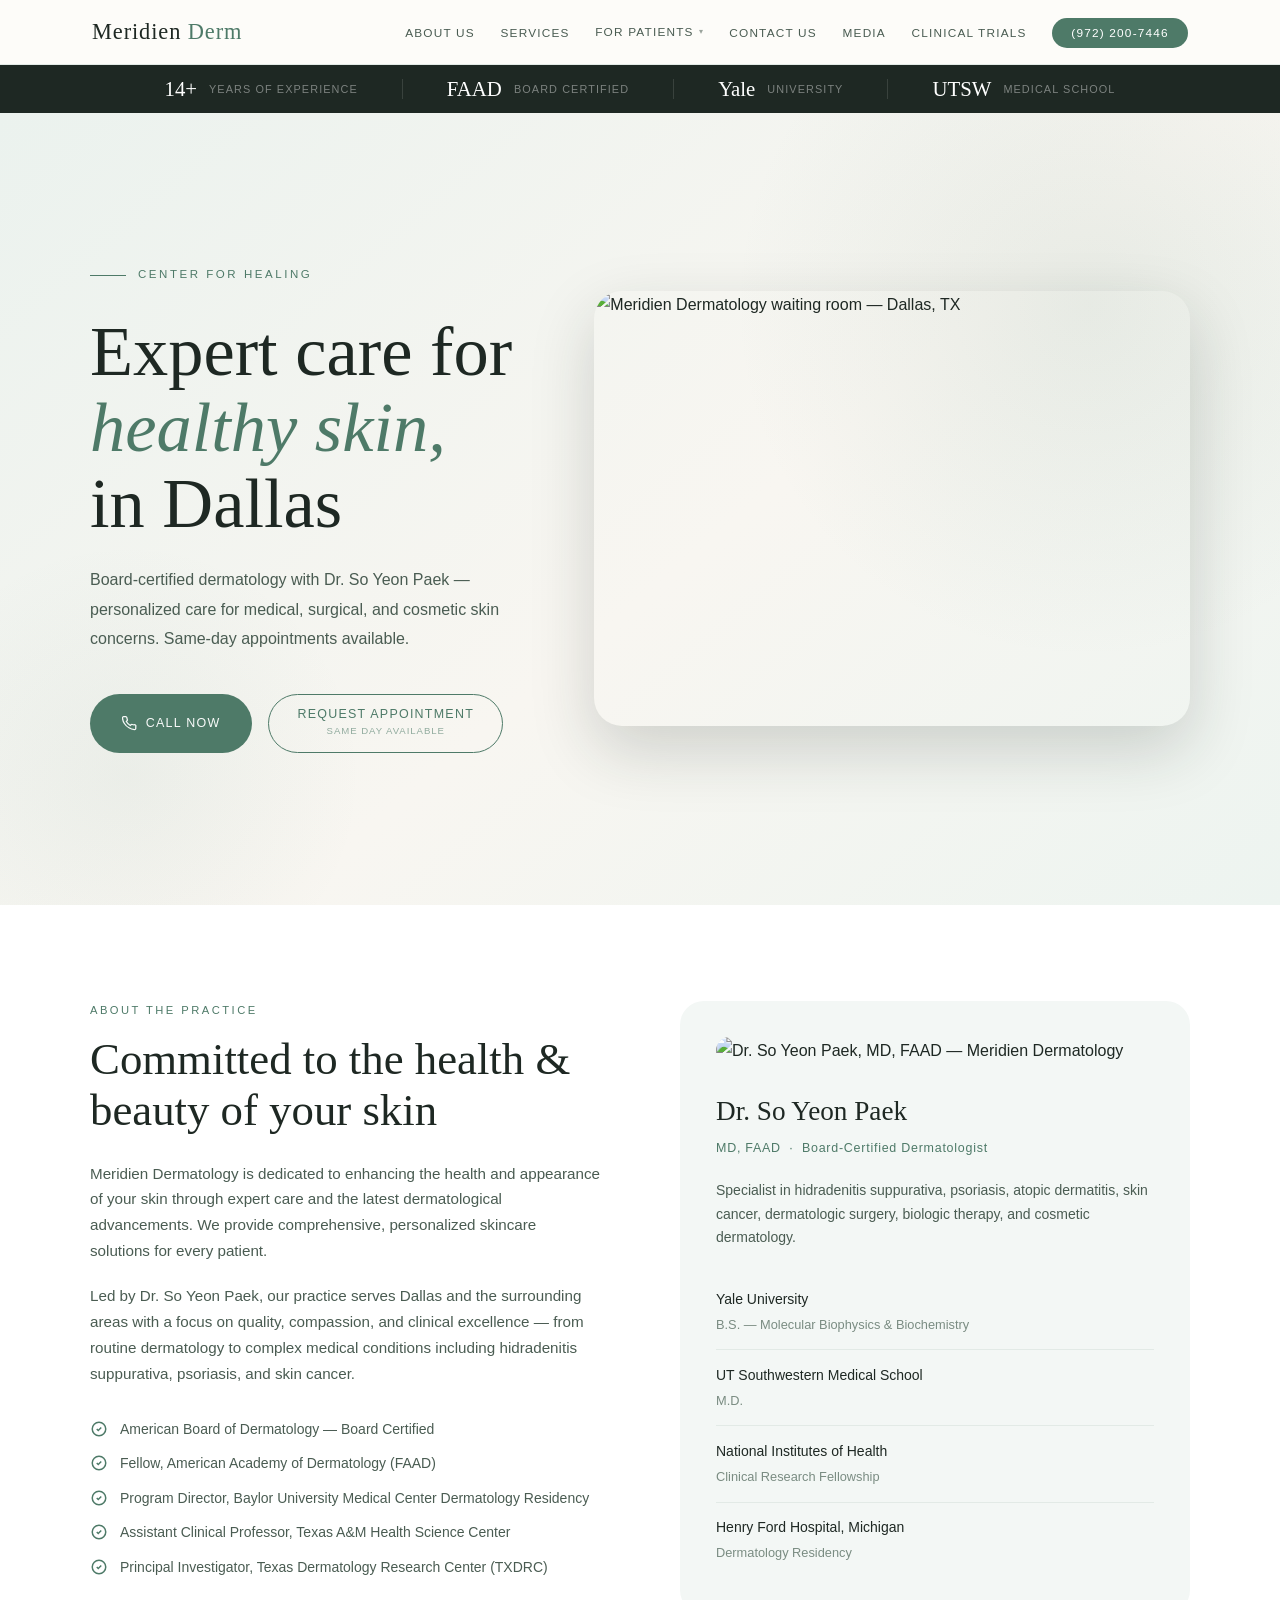
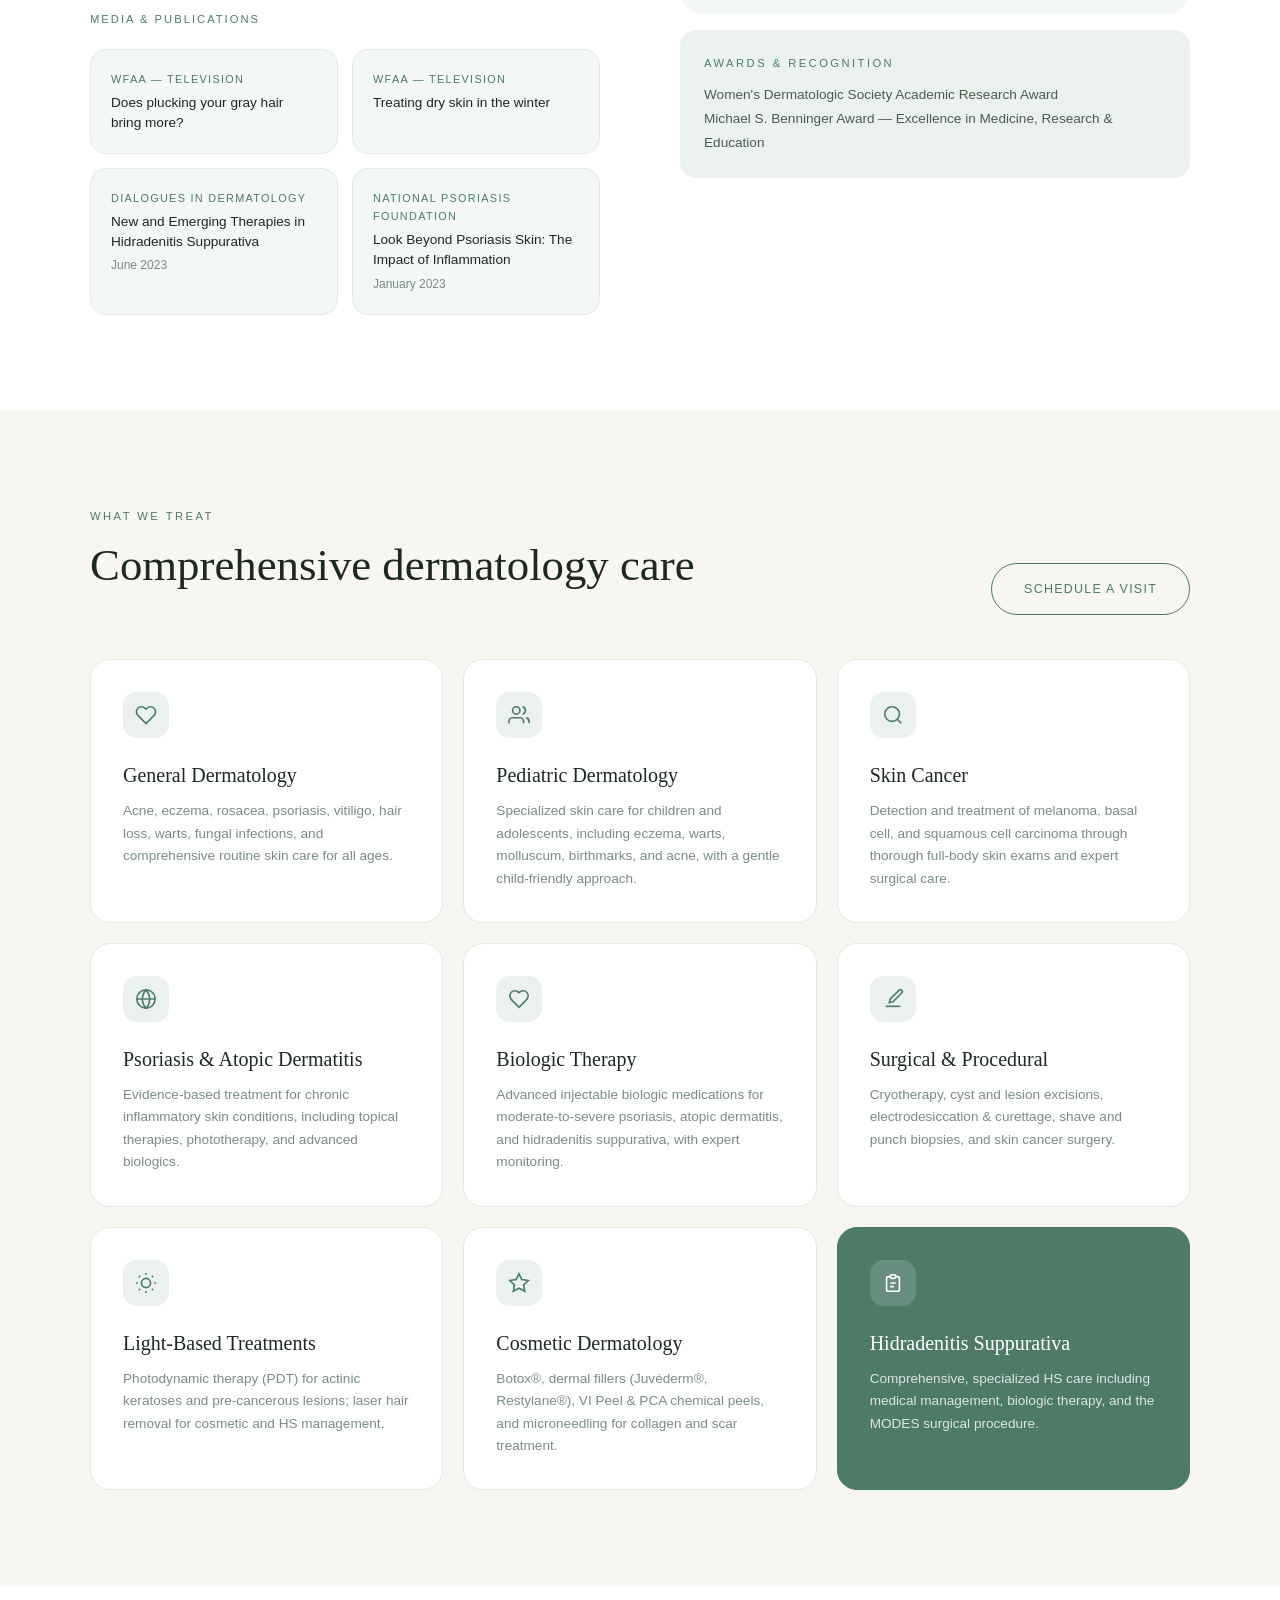
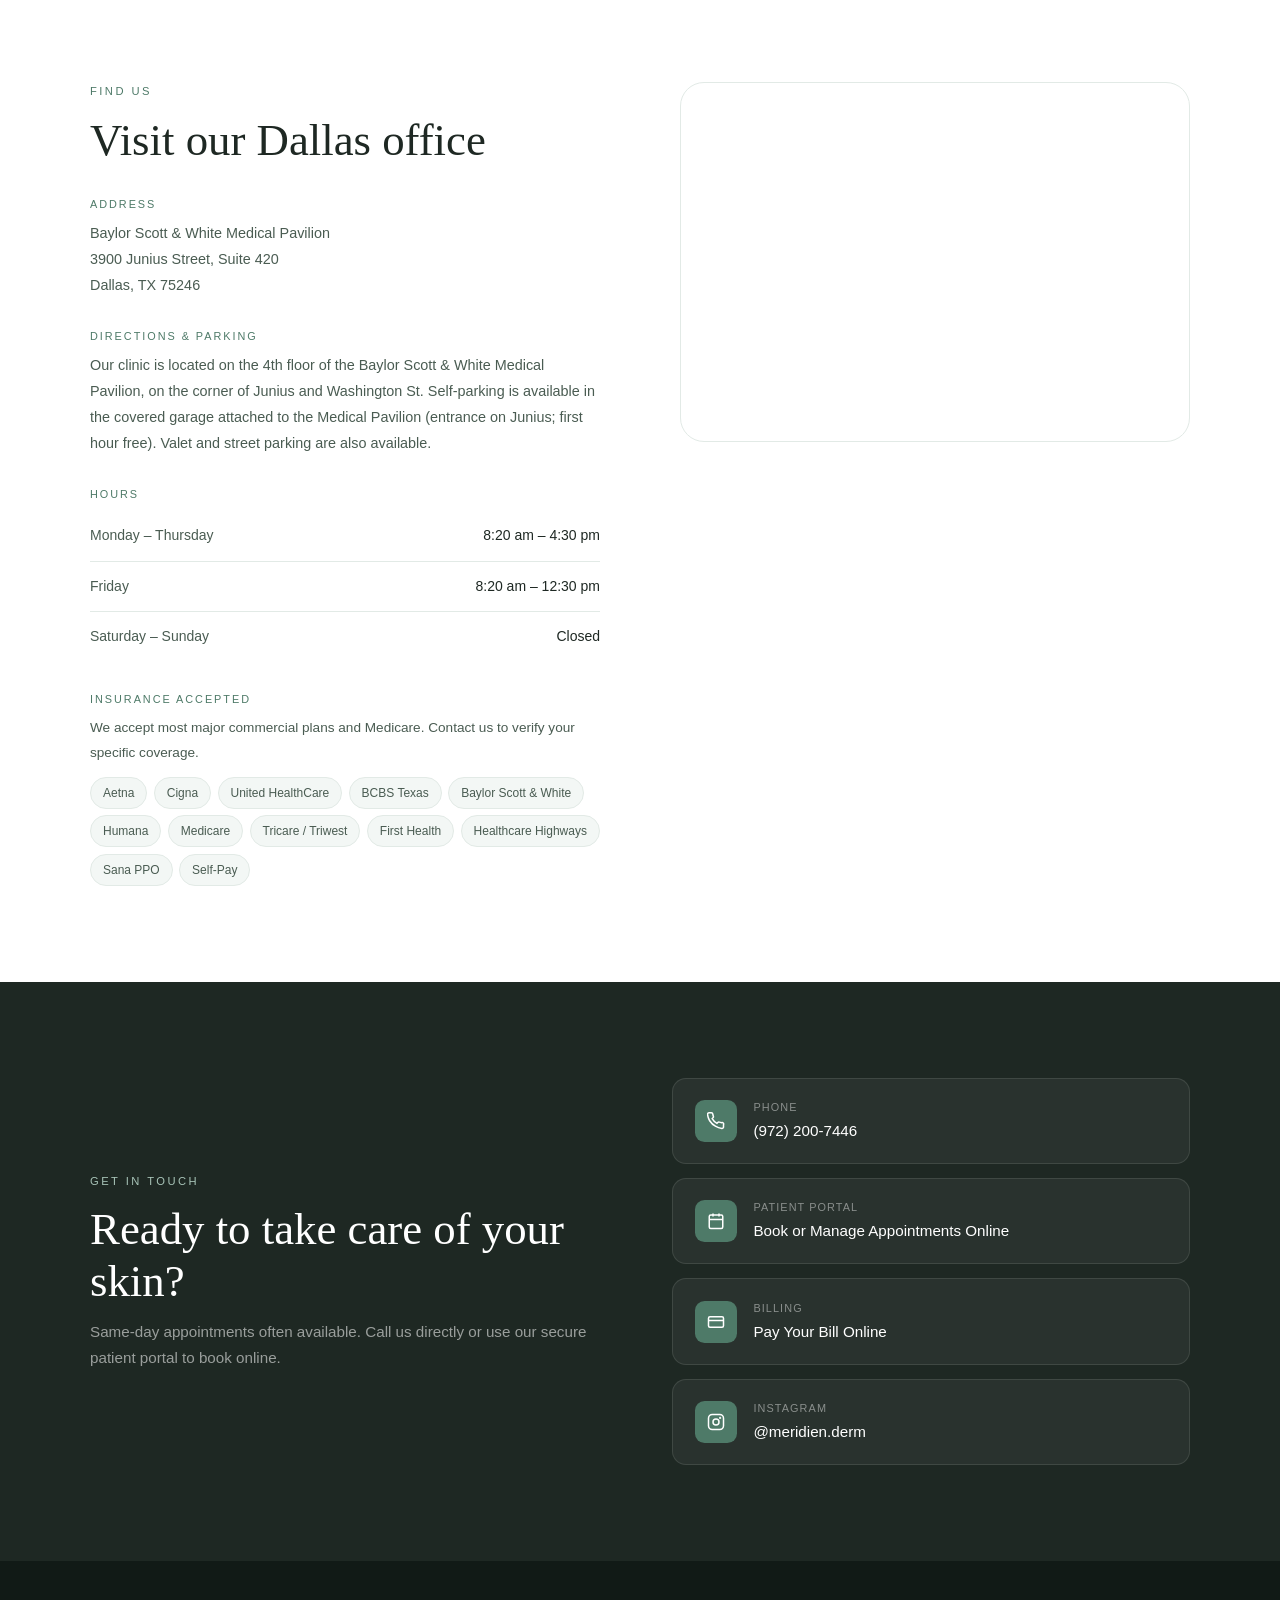
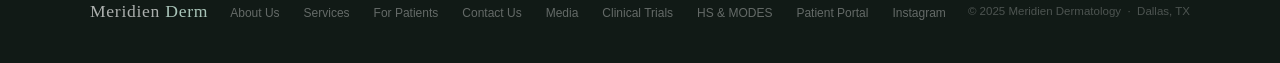
==== index.html @ 8daeb03b "modified:   index.html" ====
﻿<!DOCTYPE html>
<html lang="en">
<head>
  <meta charset="UTF-8" />
  <meta name="viewport" content="width=device-width, initial-scale=1.0" />
  <title>Meridien Dermatology | Dallas, TX</title>
  <meta name="description" content="Board-certified dermatology in Dallas, TX. Dr. So Yeon Paek — expert care for skin health, skin cancer, hidradenitis suppurativa, and cosmetic dermatology. Same-day appointments." />
  <meta http-equiv="Content-Security-Policy" content="default-src 'none'; style-src 'unsafe-inline' https://fonts.googleapis.com; font-src https://fonts.gstatic.com; img-src https://images.squarespace-cdn.com https://maps.google.com; frame-src https://maps.google.com; script-src 'unsafe-inline'; base-uri 'self'; form-action 'none'; object-src 'none';" />
  <meta http-equiv="X-Content-Type-Options" content="nosniff" />
  <meta name="referrer" content="strict-origin-when-cross-origin" />
  <link rel="preconnect" href="https://fonts.googleapis.com" />
  <link rel="preconnect" href="https://fonts.gstatic.com" crossorigin />
  <link href="https://fonts.googleapis.com/css2?family=Cormorant+Garamond:ital,wght@0,300;0,400;0,500;1,300;1,400&family=Inter:wght@300;400;500&display=swap" rel="stylesheet" />
  <style>
    *, *::before, *::after { box-sizing: border-box; margin: 0; padding: 0; }

    :root {
      --sage:       #7A9E8E;
      --sage-light: #A8C4B8;
      --sage-dark:  #4E7A68;
      --cream:      #FDFCF9;
      --warm-white: #F8F6F1;
      --dark:       #1E2823;
      --mid:        #4A5C52;
      --muted:      #7A8C82;
      --border:     #E2EAE6;
      --card-bg:    #F3F7F5;
      --hs-bg:      #1C3228;
    }

    html { scroll-behavior: smooth; }

    body {
      font-family: 'Inter', sans-serif;
      font-weight: 300;
      color: var(--dark);
      background: var(--cream);
      font-size: 16px;
      line-height: 1.7;
      -webkit-font-smoothing: antialiased;
    }

    /* ── NAV ── */
    nav {
      position: sticky;
      top: 0;
      z-index: 100;
      background: rgba(253, 252, 249, 0.96);
      backdrop-filter: blur(10px);
      border-bottom: 1px solid var(--border);
    }
    .nav-inner {
      max-width: 1160px;
      margin: 0 auto;
      padding: 0 2rem;
      height: 64px;
      display: flex;
      align-items: center;
      justify-content: space-between;
      gap: 1rem;
    }
    .logo {
      font-family: 'Cormorant Garamond', serif;
      font-size: 1.4rem;
      font-weight: 400;
      letter-spacing: 0.04em;
      color: var(--dark);
      text-decoration: none;
      flex-shrink: 0;
    }
    .logo span { color: var(--sage-dark); }

    .nav-links {
      display: flex;
      gap: 1.6rem;
      list-style: none;
      align-items: center;
    }
    .nav-links a {
      text-decoration: none;
      color: var(--mid);
      font-size: 0.74rem;
      letter-spacing: 0.1em;
      text-transform: uppercase;
      font-weight: 400;
      transition: color 0.2s;
      white-space: nowrap;
    }
    .nav-links a:hover { color: var(--sage-dark); }
    .nav-links .nav-cta {
      background: var(--sage-dark);
      color: white !important;
      padding: 0.5rem 1.2rem;
      border-radius: 2rem;
    }
    .nav-links .nav-cta:hover { background: var(--sage); }

    /* ── DROPDOWN ── */
    .nav-dropdown { position: relative; }
    .nav-dropdown > a { display: flex !important; align-items: center; gap: 0.3rem; cursor: pointer; }
    .nav-caret { font-size: 0.5rem; opacity: 0.55; line-height: 1; }
    .dropdown-menu {
      position: absolute;
      top: calc(100% + 14px);
      left: 50%;
      transform: translateX(-50%) translateY(-6px);
      background: white;
      border: 1px solid var(--border);
      border-radius: 1rem;
      padding: 0.4rem;
      list-style: none;
      min-width: 215px;
      box-shadow: 0 12px 40px rgba(30,40,35,0.13);
      opacity: 0;
      visibility: hidden;
      transition: opacity 0.18s, visibility 0.18s, transform 0.18s;
      z-index: 200;
    }
    .nav-dropdown:hover .dropdown-menu {
      opacity: 1;
      visibility: visible;
      transform: translateX(-50%) translateY(0);
    }
    .dropdown-menu li { list-style: none; }
    .dropdown-menu li a {
      display: block !important;
      padding: 0.6rem 1rem;
      font-size: 0.76rem;
      color: var(--mid) !important;
      text-decoration: none;
      border-radius: 0.65rem;
      letter-spacing: 0.04em;
      text-transform: none !important;
      transition: background 0.15s, color 0.15s;
      white-space: nowrap;
    }
    .dropdown-menu li a:hover { background: var(--card-bg) !important; color: var(--sage-dark) !important; }

    .hamburger {
      display: none;
      flex-direction: column;
      gap: 5px;
      cursor: pointer;
      background: none;
      border: none;
      padding: 4px;
    }
    .hamburger span {
      display: block;
      width: 24px;
      height: 2px;
      background: var(--dark);
      border-radius: 2px;
      transition: all 0.3s;
    }

    .mobile-menu {
      display: none;
      position: fixed;
      inset: 0;
      background: var(--cream);
      z-index: 200;
      flex-direction: column;
      align-items: center;
      justify-content: center;
      gap: 1.75rem;
      overflow-y: auto;
      padding: 4rem 2rem;
    }
    .mobile-menu.open { display: flex; }
    .mobile-menu a {
      font-family: 'Cormorant Garamond', serif;
      font-size: 2rem;
      font-weight: 300;
      color: var(--dark);
      text-decoration: none;
      transition: color 0.2s;
    }
    .mobile-menu a:hover { color: var(--sage-dark); }
    .mobile-close {
      position: absolute;
      top: 1.5rem;
      right: 2rem;
      font-size: 1.75rem;
      background: none;
      border: none;
      cursor: pointer;
      color: var(--mid);
      line-height: 1;
    }

    /* ── HERO ── */
    .hero {
      min-height: 88vh;
      display: flex;
      align-items: center;
      background: linear-gradient(140deg, #EBF2EE 0%, #F8F6F1 55%, #EDF4F0 100%);
      padding: 5rem 2rem;
      position: relative;
      overflow: hidden;
    }
    .hero::before {
      content: '';
      position: absolute;
      right: -15vw; top: -15vw;
      width: 60vw; height: 60vw;
      border-radius: 50%;
      background: radial-gradient(circle, rgba(122,158,142,0.13) 0%, transparent 65%);
      pointer-events: none;
    }
    .hero::after {
      content: '';
      position: absolute;
      left: -10vw; bottom: -10vw;
      width: 40vw; height: 40vw;
      border-radius: 50%;
      background: radial-gradient(circle, rgba(78,122,104,0.06) 0%, transparent 65%);
      pointer-events: none;
    }
    .hero-inner {
      max-width: 1100px;
      margin: 0 auto;
      width: 100%;
      position: relative;
      display: grid;
      grid-template-columns: 0.85fr 1.15fr;
      gap: 4rem;
      align-items: center;
    }
    .hero-text { }
    .hero-photo {
      border-radius: 1.75rem;
      overflow: hidden;
      height: 435px;
      box-shadow: 0 24px 64px rgba(30, 40, 35, 0.18);
    }
    .hero-photo img {
      width: 100%;
      height: 100%;
      object-fit: cover;
      display: block;
    }
    .doctor-photo {
      width: 100%;
      height: auto;
      border-radius: 1rem;
      margin-bottom: 1.5rem;
      display: block;
    }

    .hero-eyebrow {
      display: flex;
      align-items: center;
      gap: 0.75rem;
      font-size: 0.72rem;
      letter-spacing: 0.22em;
      text-transform: uppercase;
      color: var(--sage-dark);
      margin-bottom: 1.75rem;
      font-weight: 400;
    }
    .hero-eyebrow::before {
      content: '';
      display: block;
      width: 36px; height: 1px;
      background: var(--sage-dark);
    }

    h1 {
      font-family: 'Cormorant Garamond', serif;
      font-size: clamp(2.8rem, 5.5vw, 5.2rem);
      font-weight: 300;
      line-height: 1.08;
      color: var(--dark);
      margin-bottom: 1.5rem;
      max-width: 680px;
    }
    h1 em { font-style: italic; color: var(--sage-dark); }

    .hero-sub {
      font-size: 1rem;
      color: var(--mid);
      max-width: 460px;
      margin-bottom: 2.5rem;
      line-height: 1.85;
    }

    .btn-row { display: flex; gap: 1rem; flex-wrap: wrap; }

    .btn {
      display: inline-flex;
      align-items: center;
      gap: 0.55rem;
      padding: 0.9rem 2rem;
      border-radius: 3rem;
      font-size: 0.78rem;
      letter-spacing: 0.1em;
      text-transform: uppercase;
      text-decoration: none;
      transition: all 0.22s;
      font-family: 'Inter', sans-serif;
      font-weight: 400;
      cursor: pointer;
      border: none;
      white-space: nowrap;
    }
    .btn-primary { background: var(--sage-dark); color: white; }
    .btn-primary:hover {
      background: var(--sage);
      transform: translateY(-2px);
      box-shadow: 0 8px 24px rgba(78,122,104,0.28);
    }
    .btn-outline { border: 1.5px solid var(--sage-dark); color: var(--sage-dark); background: transparent; }
    .btn-outline:hover { background: var(--sage-dark); color: white; }
    .btn-outline-light { border: 1.5px solid rgba(255,255,255,0.5); color: white; background: transparent; }
    .btn-outline-light:hover { background: rgba(255,255,255,0.12); border-color: rgba(255,255,255,0.8); }

    /* ── STATS BANNER ── */
    .stats-banner {
      background: var(--dark);
      padding: 0.85rem 2rem;
      position: relative;
      z-index: 99;
    }
    .stats-banner-inner {
      max-width: 1160px;
      margin: 0 auto;
      display: flex;
      align-items: center;
      justify-content: center;
    }
    .banner-stat {
      display: flex;
      align-items: center;
      gap: 0.75rem;
      padding: 0 2.75rem;
    }
    .banner-stat:not(:last-child) {
      border-right: 1px solid rgba(255,255,255,0.12);
    }
    .banner-num {
      font-family: 'Cormorant Garamond', serif;
      font-size: 1.3rem;
      font-weight: 400;
      color: white;
      line-height: 1;
    }
    .banner-label {
      font-size: 0.68rem;
      letter-spacing: 0.1em;
      text-transform: uppercase;
      color: rgba(255,255,255,0.42);
    }
    /* ── STACKED BUTTON ── */
    .btn-stacked {
      flex-direction: column;
      gap: 0.1rem;
      padding: 0.75rem 1.75rem;
      align-items: center;
      white-space: normal;
      text-align: center;
    }
    .btn-main { font-size: 0.78rem; letter-spacing: 0.1em; line-height: 1.2; }
    .btn-sub  { font-size: 0.6rem; letter-spacing: 0.1em; opacity: 0.6; font-weight: 300; }

    /* ── SHARED ── */
    section { padding: 6rem 2rem; }
    .section-inner { max-width: 1100px; margin: 0 auto; }

    .section-tag {
      font-size: 0.7rem;
      letter-spacing: 0.22em;
      text-transform: uppercase;
      color: var(--sage-dark);
      font-weight: 400;
      margin-bottom: 0.85rem;
    }
    h2 {
      font-family: 'Cormorant Garamond', serif;
      font-size: clamp(2rem, 3.5vw, 3rem);
      font-weight: 300;
      line-height: 1.15;
      color: var(--dark);
      margin-bottom: 1.5rem;
    }

    /* ── ABOUT ── */
    .about { background: white; }
    .about-grid {
      display: grid;
      grid-template-columns: 1fr 1fr;
      gap: 5rem;
      align-items: start;
    }
    .about-text p { color: var(--mid); margin-bottom: 1.2rem; font-size: 0.95rem; }

    .credentials { margin-top: 2rem; display: flex; flex-direction: column; gap: 0.85rem; }
    .credential {
      display: flex;
      align-items: flex-start;
      gap: 0.75rem;
      font-size: 0.875rem;
      color: var(--mid);
      line-height: 1.5;
    }
    .credential svg { flex-shrink: 0; margin-top: 1px; color: var(--sage-dark); }

    .about-card { background: var(--card-bg); border-radius: 1.5rem; padding: 2.25rem; }
    .about-card h3 {
      font-family: 'Cormorant Garamond', serif;
      font-size: 1.7rem;
      font-weight: 400;
      color: var(--dark);
      margin-bottom: 0.2rem;
    }
    .card-title { font-size: 0.78rem; color: var(--sage-dark); letter-spacing: 0.06em; margin-bottom: 1.25rem; font-weight: 400; }
    .card-desc { font-size: 0.875rem; color: var(--mid); margin-bottom: 1.5rem; line-height: 1.7; }

    .edu-list { list-style: none; display: flex; flex-direction: column; }
    .edu-list li {
      display: flex;
      flex-direction: column;
      gap: 0.15rem;
      padding: 0.85rem 0;
      border-bottom: 1px solid var(--border);
    }
    .edu-list li:last-child { border-bottom: none; }
    .edu-school { font-size: 0.875rem; color: var(--dark); font-weight: 500; }
    .edu-degree  { font-size: 0.8rem; color: var(--muted); }

    .awards-box { margin-top: 1rem; padding: 1.5rem; background: #EBF2EE; border-radius: 1rem; }
    .awards-box .section-tag { margin-bottom: 0.65rem; }
    .awards-box p { font-size: 0.85rem; color: var(--mid); line-height: 1.75; }

    /* Media strip */
    .media-strip {
      margin-top: 2rem;
    }
    .media-strip-label { font-size: 0.7rem; letter-spacing: 0.18em; text-transform: uppercase; color: var(--sage-dark); margin-bottom: 1.25rem; font-weight: 400; }
    .media-grid {
      display: grid;
      grid-template-columns: repeat(2, 1fr);
      gap: 0.875rem;
    }
    .media-card {
      padding: 1.25rem;
      background: var(--card-bg);
      border-radius: 1rem;
      border: 1px solid var(--border);
      transition: border-color 0.2s;
    }
    .media-card:hover { border-color: var(--sage-light); }
    .media-source { font-size: 0.68rem; letter-spacing: 0.12em; text-transform: uppercase; color: var(--sage-dark); font-weight: 400; }
    .media-title { font-size: 0.85rem; color: var(--dark); margin-top: 0.3rem; line-height: 1.45; }
    .media-date  { font-size: 0.75rem; color: var(--muted); margin-top: 0.25rem; }

    /* ── SERVICES ── */
    .services { background: var(--warm-white); }
    .services-header {
      display: flex;
      justify-content: space-between;
      align-items: flex-end;
      margin-bottom: 2.75rem;
      flex-wrap: wrap;
      gap: 1.5rem;
    }
    .services-grid {
      display: grid;
      grid-template-columns: repeat(3, 1fr);
      gap: 1.25rem;
    }
    .service-card {
      background: white;
      border-radius: 1.25rem;
      padding: 2rem;
      border: 1px solid var(--border);
      transition: all 0.22s;
    }
    .service-card:hover {
      border-color: var(--sage-light);
      transform: translateY(-3px);
      box-shadow: 0 10px 32px rgba(78,122,104,0.09);
    }
    .service-card.accent-card {
      background: var(--sage-dark);
      border-color: var(--sage-dark);
      color: white;
    }
    .service-card.accent-card h3,
    .service-card.accent-card p { color: white; }
    .service-card.accent-card p { opacity: 0.8; }
    .service-card.accent-card .service-icon { background: rgba(255,255,255,0.15); color: white; }
    .service-card.accent-card:hover { transform: translateY(-3px); box-shadow: 0 10px 32px rgba(78,122,104,0.3); }

    .service-icon {
      width: 46px; height: 46px;
      background: #EBF2EE;
      border-radius: 0.875rem;
      display: flex;
      align-items: center;
      justify-content: center;
      margin-bottom: 1.25rem;
      color: var(--sage-dark);
    }
    .service-card h3 {
      font-family: 'Cormorant Garamond', serif;
      font-size: 1.25rem;
      font-weight: 500;
      color: var(--dark);
      margin-bottom: 0.5rem;
    }
    .service-card p { font-size: 0.85rem; color: var(--muted); line-height: 1.65; }

    /* ── HS SECTION ── */
    .hs-section { background: var(--hs-bg); padding: 6rem 2rem; }
    .hs-inner { max-width: 1100px; margin: 0 auto; }
    .hs-section .section-tag { color: var(--sage-light); }
    .hs-section h2 { color: white; }

    .hs-grid {
      display: grid;
      grid-template-columns: 1fr 1fr;
      gap: 5rem;
      align-items: start;
      margin-top: 1rem;
    }
    .hs-lead { font-size: 1rem; color: rgba(255,255,255,0.7); line-height: 1.8; margin-bottom: 2rem; }

    .stage-grid {
      display: grid;
      grid-template-columns: repeat(3, 1fr);
      gap: 0.875rem;
      margin-top: 1.5rem;
    }
    .stage-card {
      padding: 1.25rem;
      border-radius: 1rem;
      border: 1px solid rgba(255,255,255,0.12);
      background: rgba(255,255,255,0.06);
    }
    .stage-label {
      font-size: 0.65rem;
      letter-spacing: 0.18em;
      text-transform: uppercase;
      color: var(--sage-light);
      margin-bottom: 0.4rem;
      font-weight: 400;
    }
    .stage-title { font-family: 'Cormorant Garamond', serif; font-size: 1.1rem; color: white; margin-bottom: 0.4rem; }
    .stage-desc  { font-size: 0.78rem; color: rgba(255,255,255,0.55); line-height: 1.55; }

    .hs-right h3 {
      font-family: 'Cormorant Garamond', serif;
      font-size: 1.4rem;
      font-weight: 400;
      color: white;
      margin-bottom: 1.25rem;
    }
    .treatment-cols { display: grid; grid-template-columns: 1fr 1fr; gap: 1.25rem; }
    .treatment-group { }
    .tg-label {
      font-size: 0.68rem;
      letter-spacing: 0.15em;
      text-transform: uppercase;
      color: var(--sage-light);
      font-weight: 400;
      margin-bottom: 0.6rem;
    }
    .tg-list { list-style: none; display: flex; flex-direction: column; gap: 0.35rem; }
    .tg-list li { font-size: 0.83rem; color: rgba(255,255,255,0.65); padding-left: 1rem; position: relative; }
    .tg-list li::before { content: '–'; position: absolute; left: 0; color: var(--sage-light); }

    .modes-box {
      margin-top: 2rem;
      padding: 1.75rem;
      background: rgba(255,255,255,0.07);
      border: 1px solid rgba(255,255,255,0.15);
      border-radius: 1.25rem;
    }
    .modes-box-tag { font-size: 0.65rem; letter-spacing: 0.18em; text-transform: uppercase; color: var(--sage-light); margin-bottom: 0.5rem; font-weight: 400; }
    .modes-box h4 {
      font-family: 'Cormorant Garamond', serif;
      font-size: 1.3rem;
      font-weight: 400;
      color: white;
      margin-bottom: 0.75rem;
    }
    .modes-box p { font-size: 0.85rem; color: rgba(255,255,255,0.65); line-height: 1.7; }

    /* ── CLINICAL TRIALS ── */
    .trials-section { background: var(--warm-white); }
    .trials-header {
      display: flex;
      justify-content: space-between;
      align-items: flex-end;
      margin-bottom: 1rem;
      flex-wrap: wrap;
      gap: 1.5rem;
    }
    .txdrc-badge {
      display: inline-flex;
      align-items: center;
      gap: 0.6rem;
      padding: 0.5rem 1rem;
      background: var(--card-bg);
      border: 1px solid var(--border);
      border-radius: 2rem;
      font-size: 0.72rem;
      letter-spacing: 0.08em;
      color: var(--mid);
      text-decoration: none;
      transition: all 0.2s;
    }
    .txdrc-badge:hover { border-color: var(--sage-dark); color: var(--sage-dark); }
    .txdrc-badge svg { color: var(--sage-dark); flex-shrink: 0; }

    .trials-intro { font-size: 0.95rem; color: var(--mid); max-width: 680px; line-height: 1.8; margin-bottom: 2.5rem; }

    .trials-grid {
      display: grid;
      grid-template-columns: repeat(2, 1fr);
      gap: 1.25rem;
      margin-bottom: 2.5rem;
    }
    .trial-card {
      background: white;
      border-radius: 1.25rem;
      padding: 1.75rem;
      border: 1px solid var(--border);
      display: flex;
      flex-direction: column;
      gap: 0.5rem;
      transition: all 0.22s;
    }
    .trial-card:hover {
      border-color: var(--sage-light);
      box-shadow: 0 6px 24px rgba(78,122,104,0.08);
    }
    .trial-phase {
      font-size: 0.65rem;
      letter-spacing: 0.18em;
      text-transform: uppercase;
      color: var(--sage-dark);
      font-weight: 400;
    }
    .trial-card h4 {
      font-family: 'Cormorant Garamond', serif;
      font-size: 1.2rem;
      font-weight: 500;
      color: var(--dark);
    }
    .trial-card p { font-size: 0.84rem; color: var(--muted); line-height: 1.65; }
    .trial-eligibility {
      margin-top: 0.25rem;
      font-size: 0.75rem;
      color: var(--sage-dark);
      font-weight: 400;
    }

    .trials-cta-bar {
      display: flex;
      align-items: center;
      justify-content: space-between;
      padding: 1.75rem 2rem;
      background: white;
      border-radius: 1.25rem;
      border: 1px solid var(--border);
      flex-wrap: wrap;
      gap: 1.25rem;
    }
    .trials-cta-bar-left h4 {
      font-family: 'Cormorant Garamond', serif;
      font-size: 1.3rem;
      font-weight: 400;
      color: var(--dark);
      margin-bottom: 0.2rem;
    }
    .trials-cta-bar-left p { font-size: 0.84rem; color: var(--muted); }

    /* ── LOCATION ── */
    .location { background: white; }
    .location-grid {
      display: grid;
      grid-template-columns: 1fr 1fr;
      gap: 5rem;
      align-items: start;
    }
    .info-label {
      font-size: 0.68rem;
      letter-spacing: 0.18em;
      text-transform: uppercase;
      color: var(--sage-dark);
      font-weight: 500;
      margin-bottom: 0.5rem;
    }
    .info-block { margin-top: 1.75rem; }
    .info-block p { font-size: 0.9rem; color: var(--mid); line-height: 1.8; }

    .hours-table { width: 100%; border-collapse: collapse; margin-top: 0.5rem; }
    .hours-table tr { border-bottom: 1px solid var(--border); }
    .hours-table tr:last-child { border-bottom: none; }
    .hours-table td { padding: 0.8rem 0; font-size: 0.875rem; color: var(--mid); }
    .hours-table td:last-child { text-align: right; color: var(--dark); font-weight: 400; }

    .insurance-chips {
      display: flex;
      flex-wrap: wrap;
      gap: 0.4rem;
      margin-top: 0.75rem;
    }
    .ins-chip {
      padding: 0.3rem 0.75rem;
      background: var(--card-bg);
      border: 1px solid var(--border);
      border-radius: 2rem;
      font-size: 0.75rem;
      color: var(--mid);
    }

    .map-wrap {
      border-radius: 1.5rem;
      overflow: hidden;
      height: 360px;
      border: 1px solid var(--border);
    }
    .map-wrap iframe { width: 100%; height: 100%; border: none; display: block; }

    /* ── CTA ── */
    .cta-section { background: var(--dark); padding: 6rem 2rem; }
    .cta-inner {
      max-width: 1100px;
      margin: 0 auto;
      display: grid;
      grid-template-columns: 1fr 1fr;
      gap: 4rem;
      align-items: center;
    }
    .cta-inner h2 { color: white; margin-bottom: 0.75rem; }
    .cta-inner p { color: rgba(255,255,255,0.55); font-size: 0.95rem; }
    .cta-inner .section-tag { color: var(--sage-light); }

    .contact-cards { display: flex; flex-direction: column; gap: 0.875rem; }
    .contact-card {
      display: flex;
      align-items: center;
      gap: 1rem;
      padding: 1.2rem 1.4rem;
      background: rgba(255,255,255,0.05);
      border: 1px solid rgba(255,255,255,0.1);
      border-radius: 0.875rem;
      text-decoration: none;
      color: white;
      transition: all 0.2s;
    }
    .contact-card:hover {
      background: rgba(255,255,255,0.09);
      border-color: rgba(255,255,255,0.2);
      transform: translateX(4px);
    }
    .contact-card-icon {
      width: 42px; height: 42px;
      background: var(--sage-dark);
      border-radius: 0.6rem;
      display: flex;
      align-items: center;
      justify-content: center;
      flex-shrink: 0;
      color: white;
    }
    .cc-label { font-size: 0.68rem; letter-spacing: 0.1em; text-transform: uppercase; color: rgba(255,255,255,0.45); }
    .cc-value { font-size: 0.95rem; color: white; margin-top: 0.1rem; }

    /* ── FOOTER ── */
    footer { background: #111A16; padding: 2.25rem 2rem; }
    .footer-inner {
      max-width: 1100px;
      margin: 0 auto;
      display: flex;
      justify-content: space-between;
      align-items: center;
      flex-wrap: wrap;
      gap: 1.25rem;
    }
    footer .logo { color: rgba(255,255,255,0.65); font-size: 1.1rem; }
    footer .logo span { color: var(--sage-light); }

    .footer-links { display: flex; gap: 1.5rem; list-style: none; flex-wrap: wrap; }
    .footer-links a {
      font-size: 0.75rem;
      color: rgba(255,255,255,0.35);
      text-decoration: none;
      transition: color 0.2s;
    }
    .footer-links a:hover { color: rgba(255,255,255,0.65); }
    .footer-copy { font-size: 0.72rem; color: rgba(255,255,255,0.25); }

    /* ── RESPONSIVE ── */
    @media (max-width: 900px) {
      .nav-links { display: none; }
      .hamburger { display: flex; }

      .about-grid,
      .hs-grid,
      .location-grid,
      .cta-inner {
        grid-template-columns: 1fr;
        gap: 2.5rem;
      }
      .services-grid {
        grid-template-columns: repeat(2, 1fr);
      }
      .stage-grid { grid-template-columns: 1fr; }
      .treatment-cols { grid-template-columns: 1fr; }
      .trials-grid { grid-template-columns: 1fr; }
      .media-grid { grid-template-columns: 1fr; }

      section { padding: 4rem 1.5rem; }
      .hs-section { padding: 4rem 1.5rem; }
      .cta-section { padding: 4rem 1.5rem; }
      .hero { padding: 3.5rem 1.5rem; min-height: auto; }
      .hero-inner { grid-template-columns: 1fr; gap: 2.5rem; }
      .hero-photo { height: auto; aspect-ratio: 16 / 9; }
      .stats-banner-inner { gap: 0; flex-wrap: wrap; justify-content: center; }
      .banner-stat { padding: 0.5rem 1.5rem; border-right: none !important; border-bottom: 1px solid rgba(255,255,255,0.1); width: 100%; justify-content: center; }
      .banner-stat:last-child { border-bottom: none; }
      .services-header { flex-direction: column; align-items: flex-start; }
      .trials-header { flex-direction: column; align-items: flex-start; }
      .footer-inner { flex-direction: column; align-items: flex-start; }
      .map-wrap { height: 280px; }
    }

    @media (max-width: 540px) {
      .btn-row { flex-direction: column; }
      .btn { justify-content: center; }
      .services-grid { grid-template-columns: 1fr; }
      .trials-cta-bar { flex-direction: column; align-items: flex-start; }
    }
  </style>
</head>
<body>

<!-- NAV -->
<nav>
  <div class="nav-inner">
    <a href="#" class="logo">Meridien <span>Derm</span></a>
    <ul class="nav-links">
      <li><a href="#about">About Us</a></li>
      <li><a href="#services">Services</a></li>
      <li class="nav-dropdown">
        <a href="for-patients.html">For Patients <span class="nav-caret">▾</span></a>
        <ul class="dropdown-menu">
          <li><a href="for-patients.html#insurance">Insurance Accepted</a></li>
          <li><a href="for-patients.html#portal">Patient Portal</a></li>
          <li><a href="for-patients.html#bill">Pay Your Bill</a></li>
          <li><a href="for-patients.html#hs">Hidradenitis Suppurativa</a></li>
          <li><a href="for-patients.html#modes">MODES</a></li>
        </ul>
      </li>
      <li><a href="#contact">Contact Us</a></li>
      <li><a href="#media">Media</a></li>
      <li><a href="clinical-trials.html">Clinical Trials</a></li>
      <li><a href="tel:9722007446" class="nav-cta">(972) 200-7446</a></li>
    </ul>
    <button class="hamburger" id="hamburger" aria-label="Open menu">
      <span></span><span></span><span></span>
    </button>
  </div>
</nav>

<!-- STATS BANNER -->
<div class="stats-banner">
  <div class="stats-banner-inner">
    <div class="banner-stat">
      <span class="banner-num">14+</span>
      <span class="banner-label">Years of Experience</span>
    </div>
    <div class="banner-stat">
      <span class="banner-num">FAAD</span>
      <span class="banner-label">Board Certified</span>
    </div>
    <div class="banner-stat">
      <span class="banner-num">Yale</span>
      <span class="banner-label">University</span>
    </div>
    <div class="banner-stat">
      <span class="banner-num">UTSW</span>
      <span class="banner-label">Medical School</span>
    </div>
  </div>
</div>

<!-- MOBILE MENU -->
<div class="mobile-menu" id="mobileMenu" role="dialog" aria-label="Navigation menu">
  <button class="mobile-close" id="mobileClose" aria-label="Close menu">&#x2715;</button>
  <a href="#about"               onclick="closeMobileMenu()">About Us</a>
  <a href="#services"            onclick="closeMobileMenu()">Services</a>
  <a href="for-patients.html"    onclick="closeMobileMenu()">For Patients</a>
  <a href="#contact"             onclick="closeMobileMenu()">Contact Us</a>
  <a href="#media"               onclick="closeMobileMenu()">Media</a>
  <a href="clinical-trials.html" onclick="closeMobileMenu()">Clinical Trials</a>
  <a href="tel:9722007446" style="color:var(--sage-dark); font-size:1.6rem;" onclick="closeMobileMenu()">(972) 200-7446</a>
</div>

<!-- HERO -->
<section class="hero">
  <div class="hero-inner">
    <div class="hero-text">
      <div class="hero-eyebrow">Center for Healing</div>
      <h1>Expert care for <em>healthy skin,</em><br>in Dallas</h1>
      <p class="hero-sub">
        Board-certified dermatology with Dr. So Yeon Paek — personalized care for
        medical, surgical, and cosmetic skin concerns. Same-day appointments available.
      </p>
      <div class="btn-row">
        <a href="tel:9722007446" class="btn btn-primary">
          <svg width="15" height="15" fill="none" stroke="currentColor" stroke-width="2" viewBox="0 0 24 24">
            <path d="M22 16.92v3a2 2 0 01-2.18 2 19.79 19.79 0 01-8.63-3.07A19.5 19.5 0 013.82 12 19.79 19.79 0 01.77 3.38 2 2 0 012.76 1h3a2 2 0 012 1.72 12.84 12.84 0 00.7 2.81 2 2 0 01-.45 2.11L6.91 8.74a16 16 0 006.35 6.35l1.1-1.1a2 2 0 012.11-.45 12.84 12.84 0 002.81.7A2 2 0 0122 16.92z"/>
          </svg>
          Call Now
        </a>
        <a href="#contact" class="btn btn-outline btn-stacked">
          <span class="btn-main">Request Appointment</span>
          <span class="btn-sub">Same Day Available</span>
        </a>
      </div>
    </div>
    <div class="hero-photo">
      <img
        src="https://images.squarespace-cdn.com/content/v1/67e029ddb6510d5ac7001521/851cafea-db43-481e-bd01-3a2fc46f4bec/thumbnail_IMG_0631.jpg"
        alt="Meridien Dermatology waiting room — Dallas, TX"
        loading="eager"
      />
    </div>
  </div>
</section>

<!-- ABOUT -->
<section class="about" id="about">
  <div class="section-inner">
    <div class="about-grid">

      <div class="about-text">
        <div class="section-tag">About the Practice</div>
        <h2>Committed to the health &amp; beauty of your skin</h2>
        <p>
          Meridien Dermatology is dedicated to enhancing the health and appearance of
          your skin through expert care and the latest dermatological advancements.
          We provide comprehensive, personalized skincare solutions for every patient.
        </p>
        <p>
          Led by Dr. So Yeon Paek, our practice serves Dallas and the surrounding areas
          with a focus on quality, compassion, and clinical excellence — from routine
          dermatology to complex medical conditions including hidradenitis suppurativa,
          psoriasis, and skin cancer.
        </p>
        <div class="credentials">
          <div class="credential">
            <svg width="18" height="18" fill="none" stroke="currentColor" stroke-width="2" viewBox="0 0 24 24">
              <path d="M9 12l2 2 4-4m6 2a9 9 0 11-18 0 9 9 0 0118 0z"/>
            </svg>
            American Board of Dermatology — Board Certified
          </div>
          <div class="credential">
            <svg width="18" height="18" fill="none" stroke="currentColor" stroke-width="2" viewBox="0 0 24 24">
              <path d="M9 12l2 2 4-4m6 2a9 9 0 11-18 0 9 9 0 0118 0z"/>
            </svg>
            Fellow, American Academy of Dermatology (FAAD)
          </div>
          <div class="credential">
            <svg width="18" height="18" fill="none" stroke="currentColor" stroke-width="2" viewBox="0 0 24 24">
              <path d="M9 12l2 2 4-4m6 2a9 9 0 11-18 0 9 9 0 0118 0z"/>
            </svg>
            Program Director, Baylor University Medical Center Dermatology Residency
          </div>
          <div class="credential">
            <svg width="18" height="18" fill="none" stroke="currentColor" stroke-width="2" viewBox="0 0 24 24">
              <path d="M9 12l2 2 4-4m6 2a9 9 0 11-18 0 9 9 0 0118 0z"/>
            </svg>
            Assistant Clinical Professor, Texas A&amp;M Health Science Center
          </div>
          <div class="credential">
            <svg width="18" height="18" fill="none" stroke="currentColor" stroke-width="2" viewBox="0 0 24 24">
              <path d="M9 12l2 2 4-4m6 2a9 9 0 11-18 0 9 9 0 0118 0z"/>
            </svg>
            Principal Investigator, Texas Dermatology Research Center (TXDRC)
          </div>
        </div>

        <div class="media-strip" id="media">
          <div class="media-strip-label">Media &amp; Publications</div>
          <div class="media-grid">
            <div class="media-card">
              <div class="media-source">WFAA — Television</div>
              <div class="media-title">Does plucking your gray hair bring more?</div>
            </div>
            <div class="media-card">
              <div class="media-source">WFAA — Television</div>
              <div class="media-title">Treating dry skin in the winter</div>
            </div>
            <div class="media-card">
              <div class="media-source">Dialogues in Dermatology</div>
              <div class="media-title">New and Emerging Therapies in Hidradenitis Suppurativa</div>
              <div class="media-date">June 2023</div>
            </div>
            <div class="media-card">
              <div class="media-source">National Psoriasis Foundation</div>
              <div class="media-title">Look Beyond Psoriasis Skin: The Impact of Inflammation</div>
              <div class="media-date">January 2023</div>
            </div>
          </div>
        </div>
      </div>

      <div>
        <div class="about-card">
          <img
            class="doctor-photo"
            src="https://images.squarespace-cdn.com/content/v1/67e029ddb6510d5ac7001521/3a3a4320-6fcd-46a1-83d5-cb7d2ba1b229/Paek_So%2BYeon%2Bheadshot%2B2020.jpg"
            alt="Dr. So Yeon Paek, MD, FAAD — Meridien Dermatology"
            loading="lazy"
          />
          <h3>Dr. So Yeon Paek</h3>
          <div class="card-title">MD, FAAD &nbsp;·&nbsp; Board-Certified Dermatologist</div>
          <p class="card-desc">
            Specialist in hidradenitis suppurativa, psoriasis, atopic dermatitis,
            skin cancer, dermatologic surgery, biologic therapy, and cosmetic dermatology.
          </p>
          <ul class="edu-list">
            <li>
              <span class="edu-school">Yale University</span>
              <span class="edu-degree">B.S. — Molecular Biophysics &amp; Biochemistry</span>
            </li>
            <li>
              <span class="edu-school">UT Southwestern Medical School</span>
              <span class="edu-degree">M.D.</span>
            </li>
            <li>
              <span class="edu-school">National Institutes of Health</span>
              <span class="edu-degree">Clinical Research Fellowship</span>
            </li>
            <li>
              <span class="edu-school">Henry Ford Hospital, Michigan</span>
              <span class="edu-degree">Dermatology Residency</span>
            </li>
          </ul>
        </div>
        <div class="awards-box">
          <div class="section-tag">Awards &amp; Recognition</div>
          <p>
            Women's Dermatologic Society Academic Research Award<br>
            Michael S. Benninger Award — Excellence in Medicine, Research &amp; Education
          </p>
        </div>
      </div>

    </div>

  </div>
</section>

<!-- SERVICES -->
<section class="services" id="services">
  <div class="section-inner">
    <div class="services-header">
      <div>
        <div class="section-tag">What We Treat</div>
        <h2>Comprehensive dermatology care</h2>
      </div>
      <a href="tel:9722007446" class="btn btn-outline">Schedule a Visit</a>
    </div>
    <div class="services-grid">

      <div class="service-card">
        <div class="service-icon">
          <svg width="22" height="22" fill="none" stroke="currentColor" stroke-width="1.8" viewBox="0 0 24 24">
            <path d="M20.84 4.61a5.5 5.5 0 00-7.78 0L12 5.67l-1.06-1.06a5.5 5.5 0 00-7.78 7.78L12 21.23l8.84-8.84a5.5 5.5 0 000-7.78z"/>
          </svg>
        </div>
        <h3>General Dermatology</h3>
        <p>Acne, eczema, rosacea, psoriasis, vitiligo, hair loss, warts, fungal infections, and comprehensive routine skin care for all ages.</p>
      </div>

      <div class="service-card">
        <div class="service-icon">
          <svg width="22" height="22" fill="none" stroke="currentColor" stroke-width="1.8" viewBox="0 0 24 24">
            <path d="M17 21v-2a4 4 0 00-4-4H5a4 4 0 00-4 4v2"/>
            <circle cx="9" cy="7" r="4"/>
            <path d="M23 21v-2a4 4 0 00-3-3.87M16 3.13a4 4 0 010 7.75"/>
          </svg>
        </div>
        <h3>Pediatric Dermatology</h3>
        <p>Specialized skin care for children and adolescents, including eczema, warts, molluscum, birthmarks, and acne, with a gentle child-friendly approach.</p>
      </div>

      <div class="service-card">
        <div class="service-icon">
          <svg width="22" height="22" fill="none" stroke="currentColor" stroke-width="1.8" viewBox="0 0 24 24">
            <circle cx="11" cy="11" r="8"/><path d="M21 21l-4.35-4.35"/>
          </svg>
        </div>
        <h3>Skin Cancer</h3>
        <p>Detection and treatment of melanoma, basal cell, and squamous cell carcinoma through thorough full-body skin exams and expert surgical care.</p>
      </div>

      <div class="service-card">
        <div class="service-icon">
          <svg width="22" height="22" fill="none" stroke="currentColor" stroke-width="1.8" viewBox="0 0 24 24">
            <path d="M12 22C6.5 22 2 17.5 2 12S6.5 2 12 2s10 4.5 10 10-4.5 10-10 10z"/>
            <path d="M2 12h20M12 2a15.3 15.3 0 014 10 15.3 15.3 0 01-4 10A15.3 15.3 0 018 12a15.3 15.3 0 014-10z"/>
          </svg>
        </div>
        <h3>Psoriasis &amp; Atopic Dermatitis</h3>
        <p>Evidence-based treatment for chronic inflammatory skin conditions, including topical therapies, phototherapy, and advanced biologics.</p>
      </div>

      <div class="service-card">
        <div class="service-icon">
          <svg width="22" height="22" fill="none" stroke="currentColor" stroke-width="1.8" viewBox="0 0 24 24">
            <path d="M19 14c1.49-1.46 3-3.21 3-5.5A5.5 5.5 0 0016.5 3c-1.76 0-3 .5-4.5 2-1.5-1.5-2.74-2-4.5-2A5.5 5.5 0 002 8.5c0 2.3 1.5 4.05 3 5.5l7 7 7-7z"/>
          </svg>
        </div>
        <h3>Biologic Therapy</h3>
        <p>Advanced injectable biologic medications for moderate-to-severe psoriasis, atopic dermatitis, and hidradenitis suppurativa, with expert monitoring.</p>
      </div>

      <div class="service-card">
        <div class="service-icon">
          <svg width="22" height="22" fill="none" stroke="currentColor" stroke-width="1.8" viewBox="0 0 24 24">
            <path d="M18.5 2.5a2.121 2.121 0 013 3L12 15l-4 1 1-4 9.5-9.5z"/>
            <path d="M4 20h16"/>
          </svg>
        </div>
        <h3>Surgical &amp; Procedural</h3>
        <p>Cryotherapy, cyst and lesion excisions, electrodesiccation &amp; curettage, shave and punch biopsies, and skin cancer surgery.</p>
      </div>

      <div class="service-card">
        <div class="service-icon">
          <svg width="22" height="22" fill="none" stroke="currentColor" stroke-width="1.8" viewBox="0 0 24 24">
            <circle cx="12" cy="12" r="5"/>
            <path d="M12 1v2M12 21v2M4.22 4.22l1.42 1.42M18.36 18.36l1.42 1.42M1 12h2M21 12h2M4.22 19.78l1.42-1.42M18.36 5.64l1.42-1.42"/>
          </svg>
        </div>
        <h3>Light-Based Treatments</h3>
        <p>Photodynamic therapy (PDT) for actinic keratoses and pre-cancerous lesions; laser hair removal for cosmetic and HS management.</p>
      </div>

      <div class="service-card">
        <div class="service-icon">
          <svg width="22" height="22" fill="none" stroke="currentColor" stroke-width="1.8" viewBox="0 0 24 24">
            <path d="M12 2l3.09 6.26L22 9.27l-5 4.87 1.18 6.88L12 17.77l-6.18 3.25L7 14.14 2 9.27l6.91-1.01L12 2z"/>
          </svg>
        </div>
        <h3>Cosmetic Dermatology</h3>
        <p>Botox®, dermal fillers (Juvéderm®, Restylane®), VI Peel &amp; PCA chemical peels, and microneedling for collagen and scar treatment.</p>
      </div>

      <div class="service-card accent-card">
        <div class="service-icon">
          <svg width="22" height="22" fill="none" stroke="currentColor" stroke-width="1.8" viewBox="0 0 24 24">
            <path d="M9 5H7a2 2 0 00-2 2v12a2 2 0 002 2h10a2 2 0 002-2V7a2 2 0 00-2-2h-2"/>
            <rect x="9" y="3" width="6" height="4" rx="2"/>
            <path d="M9 12h6M9 16h4"/>
          </svg>
        </div>
        <h3>Hidradenitis Suppurativa</h3>
        <p>Comprehensive, specialized HS care including medical management, biologic therapy, and the MODES surgical procedure.</p>
      </div>

    </div>
  </div>
</section>

<!-- LOCATION -->
<section class="location" id="location">
  <div class="section-inner">
    <div class="location-grid">

      <div>
        <div class="section-tag">Find Us</div>
        <h2>Visit our Dallas office</h2>

        <div class="info-block">
          <div class="info-label">Address</div>
          <p>Baylor Scott &amp; White Medical Pavilion<br>3900 Junius Street, Suite 420<br>Dallas, TX 75246</p>
        </div>

        <div class="info-block">
          <div class="info-label">Directions &amp; Parking</div>
          <p>Our clinic is located on the 4th floor of the Baylor Scott &amp; White Medical Pavilion, on the corner of Junius and Washington St. Self-parking is available in the covered garage attached to the Medical Pavilion (entrance on Junius; first hour free). Valet and street parking are also available.</p>
        </div>

        <div class="info-block">
          <div class="info-label">Hours</div>
          <table class="hours-table">
            <tbody>
              <tr><td>Monday – Thursday</td><td>8:20 am – 4:30 pm</td></tr>
              <tr><td>Friday</td><td>8:20 am – 12:30 pm</td></tr>
              <tr><td>Saturday – Sunday</td><td>Closed</td></tr>
            </tbody>
          </table>
        </div>

        <div class="info-block">
          <div class="info-label">Insurance Accepted</div>
          <p style="margin-bottom:0.75rem; font-size:0.85rem;">We accept most major commercial plans and Medicare. Contact us to verify your specific coverage.</p>
          <div class="insurance-chips">
            <span class="ins-chip">Aetna</span>
            <span class="ins-chip">Cigna</span>
            <span class="ins-chip">United HealthCare</span>
            <span class="ins-chip">BCBS Texas</span>
            <span class="ins-chip">Baylor Scott &amp; White</span>
            <span class="ins-chip">Humana</span>
            <span class="ins-chip">Medicare</span>
            <span class="ins-chip">Tricare / Triwest</span>
            <span class="ins-chip">First Health</span>
            <span class="ins-chip">Healthcare Highways</span>
            <span class="ins-chip">Sana PPO</span>
            <span class="ins-chip">Self-Pay</span>
          </div>
        </div>
      </div>

      <div class="map-wrap">
        <iframe
          src="https://maps.google.com/maps?q=3900+Junius+Street+Suite+420+Dallas+TX+75246&t=&z=15&ie=UTF8&iwloc=&output=embed"
          allowfullscreen=""
          loading="lazy"
          referrerpolicy="no-referrer-when-downgrade"
          title="Meridien Dermatology — 3900 Junius Street, Dallas TX">
        </iframe>
      </div>

    </div>
  </div>
</section>

<!-- CONTACT / CTA -->
<section class="cta-section" id="contact">
  <div class="cta-inner">
    <div>
      <div class="section-tag">Get in Touch</div>
      <h2>Ready to take care of your skin?</h2>
      <p>Same-day appointments often available. Call us directly or use our secure patient portal to book online.</p>
    </div>
    <div class="contact-cards">

      <a href="tel:9722007446" class="contact-card">
        <div class="contact-card-icon">
          <svg width="18" height="18" fill="none" stroke="currentColor" stroke-width="2" viewBox="0 0 24 24">
            <path d="M22 16.92v3a2 2 0 01-2.18 2 19.79 19.79 0 01-8.63-3.07A19.5 19.5 0 013.82 12 19.79 19.79 0 01.77 3.38 2 2 0 012.76 1h3a2 2 0 012 1.72 12.84 12.84 0 00.7 2.81 2 2 0 01-.45 2.11L6.91 8.74a16 16 0 006.35 6.35l1.1-1.1a2 2 0 012.11-.45 12.84 12.84 0 002.81.7A2 2 0 0122 16.92z"/>
          </svg>
        </div>
        <div>
          <div class="cc-label">Phone</div>
          <div class="cc-value">(972) 200-7446</div>
        </div>
      </a>

      <a href="https://meridienderm.ema.md" target="_blank" rel="noopener noreferrer" class="contact-card">
        <div class="contact-card-icon">
          <svg width="18" height="18" fill="none" stroke="currentColor" stroke-width="2" viewBox="0 0 24 24">
            <rect x="3" y="4" width="18" height="18" rx="2" ry="2"/>
            <path d="M16 2v4M8 2v4M3 10h18"/>
          </svg>
        </div>
        <div>
          <div class="cc-label">Patient Portal</div>
          <div class="cc-value">Book or Manage Appointments Online</div>
        </div>
      </a>

      <a href="https://meridienderm.ema.md/ema/pay/onlinepayments" target="_blank" rel="noopener noreferrer" class="contact-card">
        <div class="contact-card-icon">
          <svg width="18" height="18" fill="none" stroke="currentColor" stroke-width="2" viewBox="0 0 24 24">
            <rect x="2" y="5" width="20" height="14" rx="2"/>
            <path d="M2 10h20"/>
          </svg>
        </div>
        <div>
          <div class="cc-label">Billing</div>
          <div class="cc-value">Pay Your Bill Online</div>
        </div>
      </a>

      <a href="https://www.instagram.com/meridien.derm/" target="_blank" rel="noopener noreferrer" class="contact-card">
        <div class="contact-card-icon">
          <svg width="18" height="18" fill="none" stroke="currentColor" stroke-width="2" viewBox="0 0 24 24">
            <rect x="2" y="2" width="20" height="20" rx="5" ry="5"/>
            <circle cx="12" cy="12" r="4"/>
            <circle cx="17.5" cy="6.5" r="0.5" fill="currentColor"/>
          </svg>
        </div>
        <div>
          <div class="cc-label">Instagram</div>
          <div class="cc-value">@meridien.derm</div>
        </div>
      </a>

    </div>
  </div>
</section>

<!-- FOOTER -->
<footer>
  <div class="footer-inner">
    <a href="#" class="logo">Meridien <span>Derm</span></a>
    <ul class="footer-links">
      <li><a href="#about">About Us</a></li>
      <li><a href="#services">Services</a></li>
      <li><a href="for-patients.html">For Patients</a></li>
      <li><a href="#contact">Contact Us</a></li>
      <li><a href="#media">Media</a></li>
      <li><a href="clinical-trials.html">Clinical Trials</a></li>
      <li><a href="hidradenitis.html">HS &amp; MODES</a></li>
      <li><a href="https://meridienderm.ema.md" target="_blank" rel="noopener noreferrer">Patient Portal</a></li>
      <li><a href="https://www.instagram.com/meridien.derm/" target="_blank" rel="noopener noreferrer">Instagram</a></li>
    </ul>
    <span class="footer-copy">&copy; 2025 Meridien Dermatology &nbsp;·&nbsp; Dallas, TX</span>
  </div>
</footer>

<script>
  const hamburger   = document.getElementById('hamburger');
  const mobileMenu  = document.getElementById('mobileMenu');
  const mobileClose = document.getElementById('mobileClose');

  hamburger.addEventListener('click',   () => mobileMenu.classList.add('open'));
  mobileClose.addEventListener('click', () => mobileMenu.classList.remove('open'));

  function closeMobileMenu() { mobileMenu.classList.remove('open'); }

  document.addEventListener('keydown', e => {
    if (e.key === 'Escape') mobileMenu.classList.remove('open');
  });
</script>
</body>
</html>
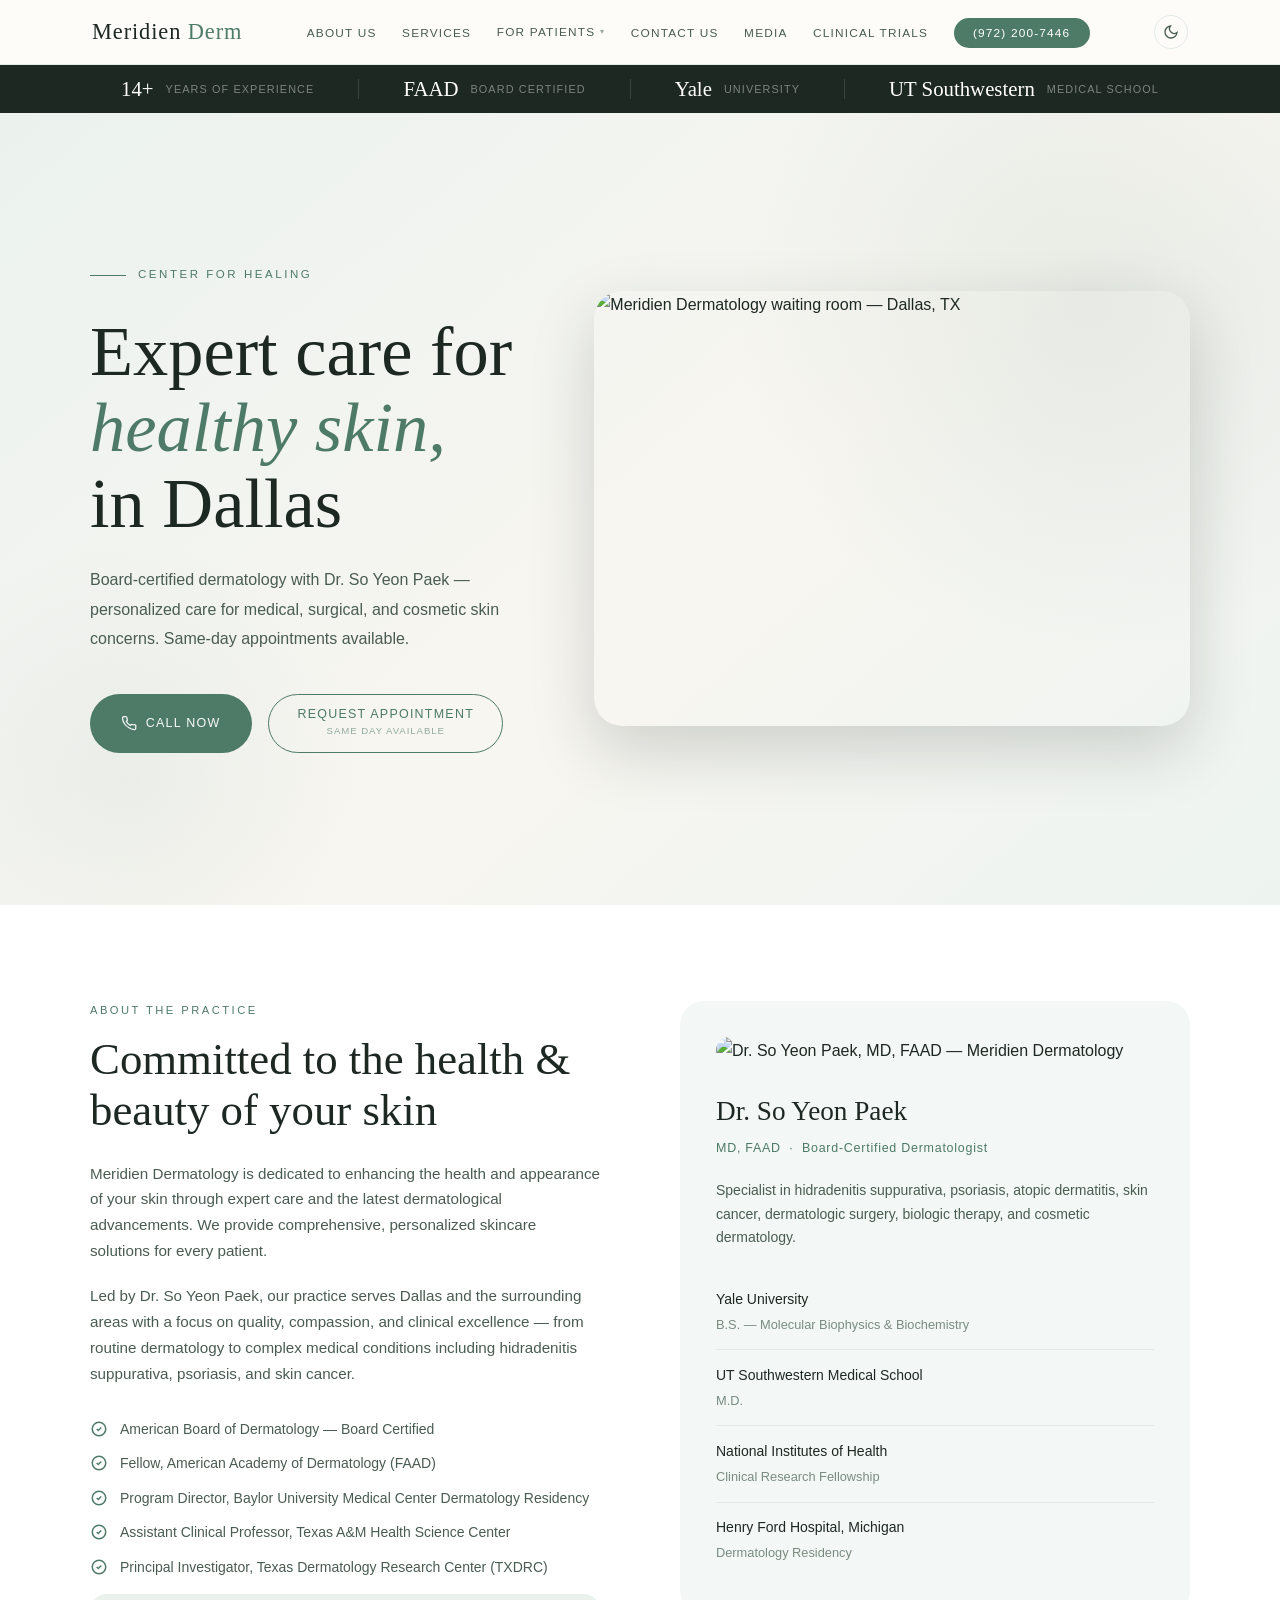
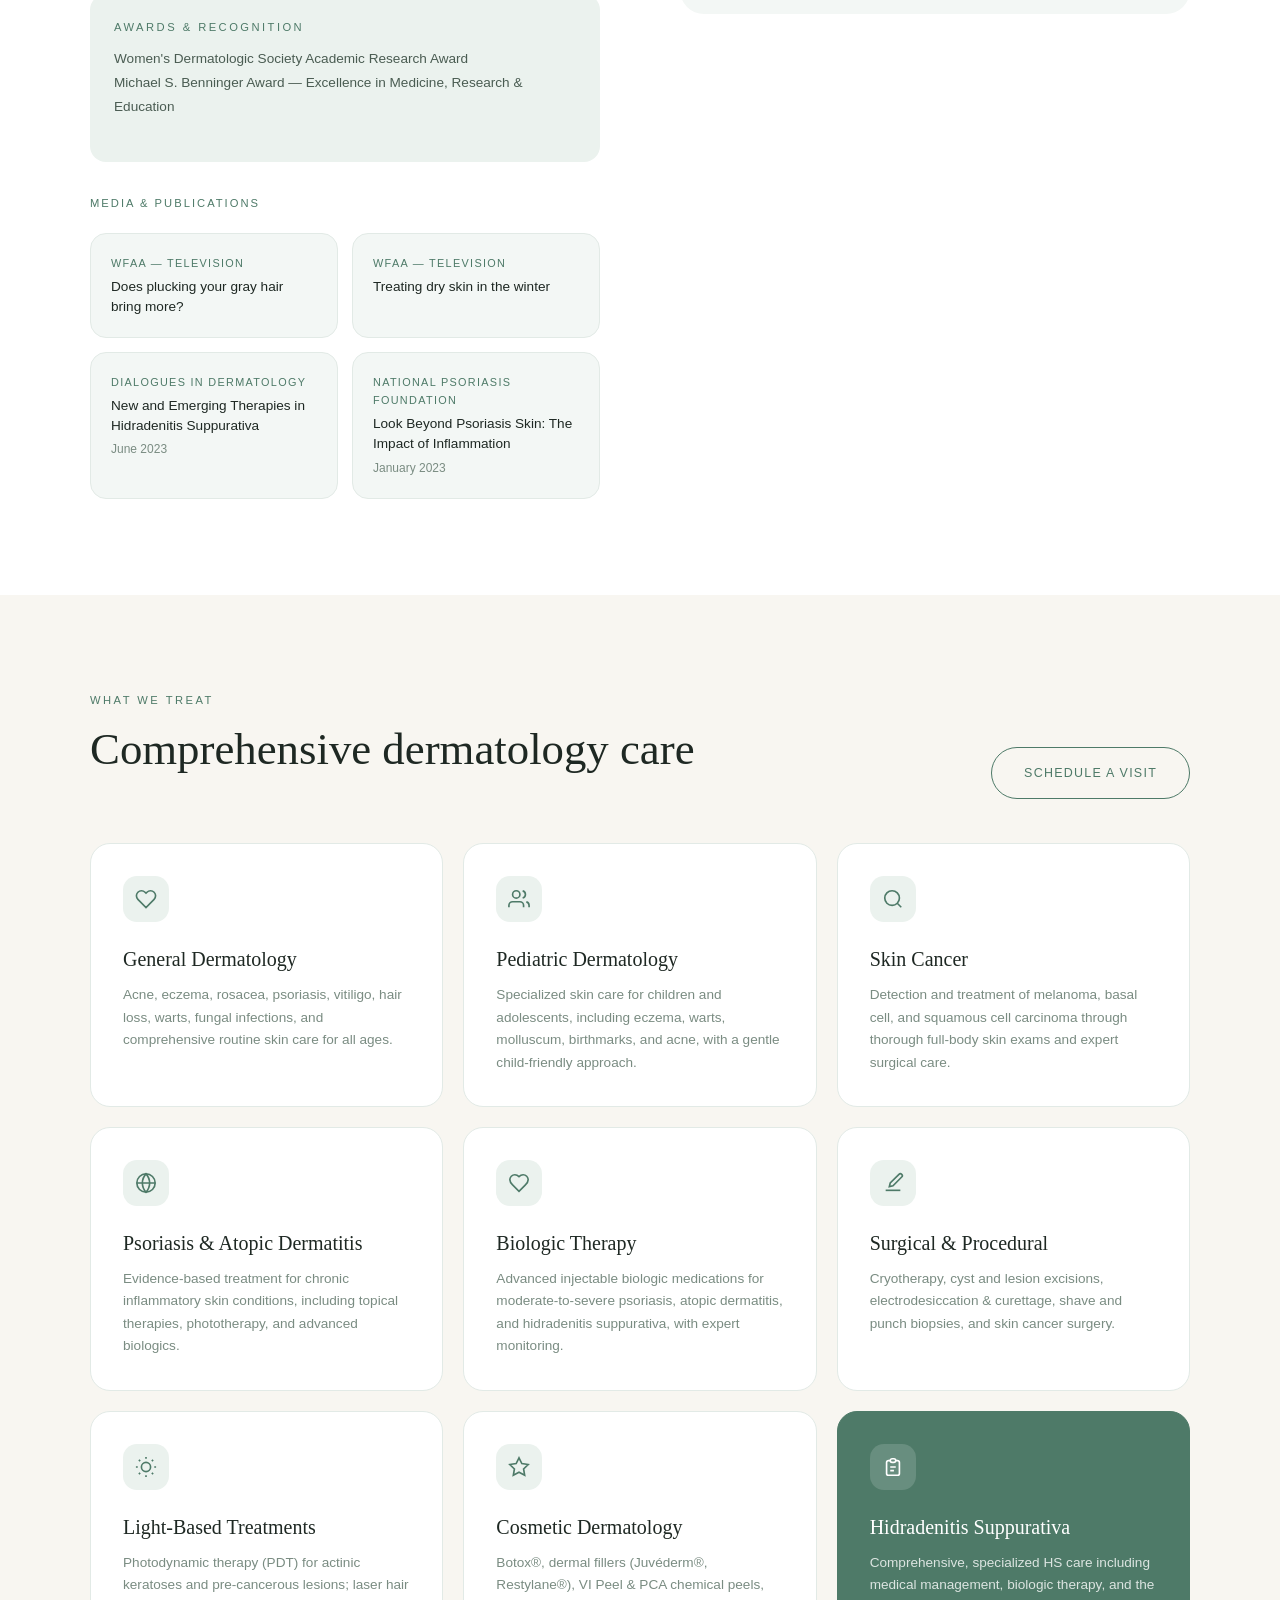
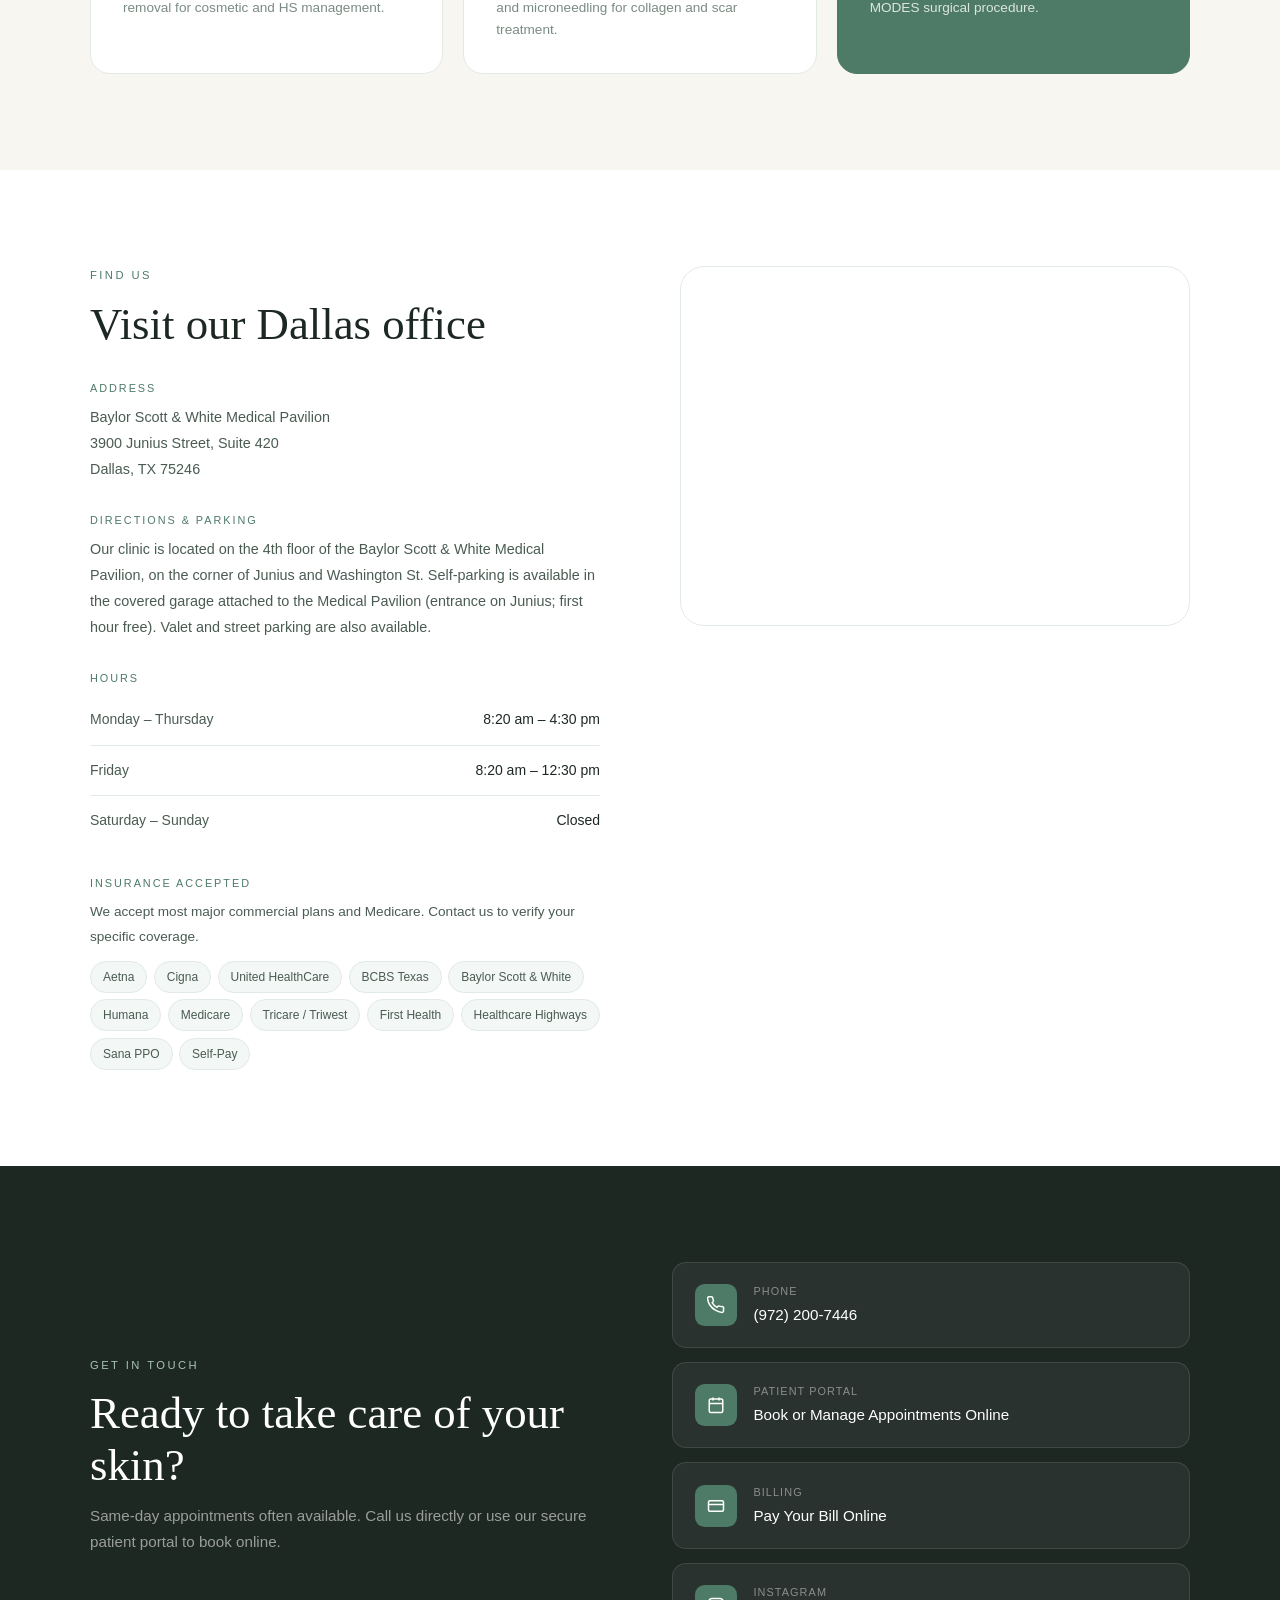
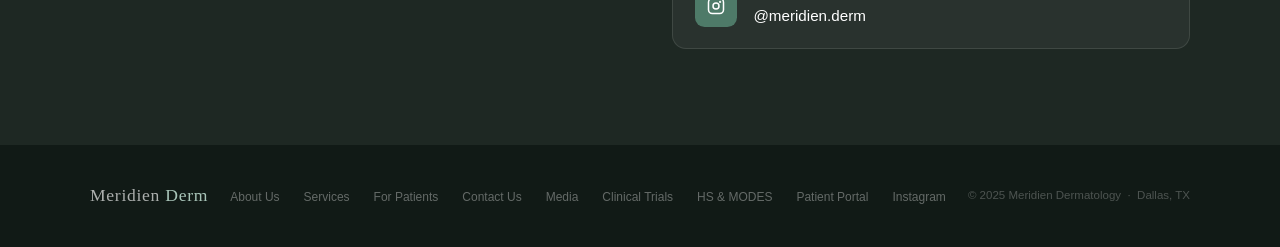
==== commit 2c083459: "modified:   index.html" ====
--- a/index.html
+++ b/index.html
@@ -5,12 +5,14 @@
   <meta name="viewport" content="width=device-width, initial-scale=1.0" />
   <title>Meridien Dermatology | Dallas, TX</title>
   <meta name="description" content="Board-certified dermatology in Dallas, TX. Dr. So Yeon Paek — expert care for skin health, skin cancer, hidradenitis suppurativa, and cosmetic dermatology. Same-day appointments." />
-  <meta http-equiv="Content-Security-Policy" content="default-src 'none'; style-src 'unsafe-inline' https://fonts.googleapis.com; font-src https://fonts.gstatic.com; img-src https://images.squarespace-cdn.com https://maps.google.com; frame-src https://maps.google.com; script-src 'unsafe-inline'; base-uri 'self'; form-action 'none'; object-src 'none';" />
+  <meta http-equiv="Content-Security-Policy" content="default-src 'none'; style-src 'unsafe-inline' 'self' https://fonts.googleapis.com; font-src https://fonts.gstatic.com; img-src https://images.squarespace-cdn.com https://maps.google.com; frame-src https://maps.google.com https://www.google.com; script-src 'unsafe-inline'; base-uri 'self'; form-action 'none'; object-src 'none';" />
   <meta http-equiv="X-Content-Type-Options" content="nosniff" />
   <meta name="referrer" content="strict-origin-when-cross-origin" />
   <link rel="preconnect" href="https://fonts.googleapis.com" />
   <link rel="preconnect" href="https://fonts.gstatic.com" crossorigin />
   <link href="https://fonts.googleapis.com/css2?family=Cormorant+Garamond:ital,wght@0,300;0,400;0,500;1,300;1,400&family=Inter:wght@300;400;500&display=swap" rel="stylesheet" />
+  <link rel="stylesheet" href="theme.css" />
+  <script>(function(){var t=localStorage.getItem('meridien-theme');if(t)document.documentElement.setAttribute('data-theme',t);else if(window.matchMedia('(prefers-color-scheme: dark)').matches)document.documentElement.setAttribute('data-theme','dark');})();</script>
   <style>
     *, *::before, *::after { box-sizing: border-box; margin: 0; padding: 0; }
 
@@ -858,9 +860,13 @@
       </li>
       <li><a href="#contact">Contact Us</a></li>
       <li><a href="#media">Media</a></li>
-      <li><a href="clinical-trials.html">Clinical Trials</a></li>
+      <li><a href="https://www.txdrc.com/" target="_blank" rel="noopener noreferrer">Clinical Trials</a></li>
       <li><a href="tel:9722007446" class="nav-cta">(972) 200-7446</a></li>
     </ul>
+    <button class="theme-toggle" id="themeToggle" aria-label="Toggle dark mode">
+      <svg class="icon-moon" width="16" height="16" fill="none" stroke="currentColor" stroke-width="2" viewBox="0 0 24 24" aria-hidden="true"><path d="M21 12.79A9 9 0 1111.21 3 7 7 0 0021 12.79z"/></svg>
+      <svg class="icon-sun" width="16" height="16" fill="none" stroke="currentColor" stroke-width="2" viewBox="0 0 24 24" aria-hidden="true"><circle cx="12" cy="12" r="5"/><path d="M12 1v2M12 21v2M4.22 4.22l1.42 1.42M18.36 18.36l1.42 1.42M1 12h2M21 12h2M4.22 19.78l1.42-1.42M18.36 5.64l1.42-1.42"/></svg>
+    </button>
     <button class="hamburger" id="hamburger" aria-label="Open menu">
       <span></span><span></span><span></span>
     </button>
@@ -883,7 +889,7 @@
       <span class="banner-label">University</span>
     </div>
     <div class="banner-stat">
-      <span class="banner-num">UTSW</span>
+      <span class="banner-num">UT Southwestern</span>
       <span class="banner-label">Medical School</span>
     </div>
   </div>
@@ -897,7 +903,7 @@
   <a href="for-patients.html"    onclick="closeMobileMenu()">For Patients</a>
   <a href="#contact"             onclick="closeMobileMenu()">Contact Us</a>
   <a href="#media"               onclick="closeMobileMenu()">Media</a>
-  <a href="clinical-trials.html" onclick="closeMobileMenu()">Clinical Trials</a>
+  <a href="https://www.txdrc.com/" target="_blank" rel="noopener noreferrer" onclick="closeMobileMenu()">Clinical Trials</a>
   <a href="tel:9722007446" style="color:var(--sage-dark); font-size:1.6rem;" onclick="closeMobileMenu()">(972) 200-7446</a>
 </div>
 
@@ -986,6 +992,14 @@
           </div>
         </div>
 
+        <div class="awards-box">
+          <div class="section-tag">Awards &amp; Recognition</div>
+          <p>
+            Women's Dermatologic Society Academic Research Award<br>
+            Michael S. Benninger Award — Excellence in Medicine, Research &amp; Education
+          </p>
+        </div>
+
         <div class="media-strip" id="media">
           <div class="media-strip-label">Media &amp; Publications</div>
           <div class="media-grid">
@@ -1044,13 +1058,6 @@
             </li>
           </ul>
         </div>
-        <div class="awards-box">
-          <div class="section-tag">Awards &amp; Recognition</div>
-          <p>
-            Women's Dermatologic Society Academic Research Award<br>
-            Michael S. Benninger Award — Excellence in Medicine, Research &amp; Education
-          </p>
-        </div>
       </div>
 
     </div>
@@ -1223,7 +1230,7 @@
 
       <div class="map-wrap">
         <iframe
-          src="https://maps.google.com/maps?q=3900+Junius+Street+Suite+420+Dallas+TX+75246&t=&z=15&ie=UTF8&iwloc=&output=embed"
+          src="https://www.google.com/maps?q=3900+Junius+St,+Suite+420,+Dallas,+TX+75246&z=15&output=embed"
           allowfullscreen=""
           loading="lazy"
           referrerpolicy="no-referrer-when-downgrade"
@@ -1311,7 +1318,7 @@
       <li><a href="for-patients.html">For Patients</a></li>
       <li><a href="#contact">Contact Us</a></li>
       <li><a href="#media">Media</a></li>
-      <li><a href="clinical-trials.html">Clinical Trials</a></li>
+      <li><a href="https://www.txdrc.com/" target="_blank" rel="noopener noreferrer">Clinical Trials</a></li>
       <li><a href="hidradenitis.html">HS &amp; MODES</a></li>
       <li><a href="https://meridienderm.ema.md" target="_blank" rel="noopener noreferrer">Patient Portal</a></li>
       <li><a href="https://www.instagram.com/meridien.derm/" target="_blank" rel="noopener noreferrer">Instagram</a></li>
@@ -1333,6 +1340,14 @@
   document.addEventListener('keydown', e => {
     if (e.key === 'Escape') mobileMenu.classList.remove('open');
   });
+
+  // Dark / light mode toggle
+  document.getElementById('themeToggle').addEventListener('click', function() {
+    var root = document.documentElement;
+    var next = root.getAttribute('data-theme') === 'dark' ? 'light' : 'dark';
+    root.setAttribute('data-theme', next);
+    localStorage.setItem('meridien-theme', next);
+  });
 </script>
 </body>
 </html>
--- a/theme.css
+++ b/theme.css
@@ -0,0 +1,158 @@
+/* ── MERIDIEN DERM — DARK / LIGHT THEME ── */
+
+/* ── TOGGLE BUTTON ── */
+.theme-toggle {
+  width: 34px;
+  height: 34px;
+  border-radius: 50%;
+  border: 1.5px solid var(--border);
+  background: transparent;
+  cursor: pointer;
+  display: flex;
+  align-items: center;
+  justify-content: center;
+  color: var(--mid);
+  flex-shrink: 0;
+}
+.theme-toggle:hover {
+  border-color: var(--sage-dark);
+  color: var(--sage-dark);
+  background: var(--card-bg);
+}
+.icon-sun  { display: none;  }
+.icon-moon { display: block; }
+[data-theme="dark"] .icon-sun  { display: block; }
+[data-theme="dark"] .icon-moon { display: none;  }
+
+/* ── DARK MODE CSS VARIABLES ── */
+/*
+   Strategy: flip --dark to a light color so all "color: var(--dark)" text
+   becomes light. Then explicitly re-darken the sections that use
+   "background: var(--dark)" as a dark panel (stats banner, CTA, callout).
+*/
+[data-theme="dark"] {
+  --cream:      #111A14;
+  --warm-white: #161F18;
+  --dark:       #D8E8E0;   /* flipped light — used for text */
+  --mid:        #8EB4A2;
+  --muted:      #6A9282;
+  --border:     #253530;
+  --card-bg:    #1A251E;
+  --hs-bg:      #0B1810;
+}
+
+/* ── RE-DARKEN PANELS THAT USE var(--dark) AS A BACKGROUND ── */
+[data-theme="dark"] .stats-banner,
+[data-theme="dark"] .cta-section {
+  background: #131F16;
+}
+[data-theme="dark"] .modes-callout {
+  background: #0B1810;
+}
+[data-theme="dark"] footer {
+  background: #060E08;
+}
+
+/* ── NAV & MENUS ── */
+[data-theme="dark"] nav {
+  background: rgba(17, 26, 20, 0.96);
+}
+[data-theme="dark"] .dropdown-menu {
+  background: #1A251E;
+  box-shadow: 0 12px 40px rgba(0,0,0,0.5);
+}
+[data-theme="dark"] .dropdown-menu li a:hover {
+  background: #253530 !important;
+}
+[data-theme="dark"] .mobile-menu {
+  background: #111A14;
+}
+
+/* ── HERO & PAGE HEADERS ── */
+[data-theme="dark"] .hero {
+  background: linear-gradient(140deg, #0F1D14 0%, #111A14 55%, #0E1C13 100%);
+}
+[data-theme="dark"] .page-header {
+  background: linear-gradient(140deg, #0F1D14 0%, #111A14 55%, #0E1C13 100%);
+}
+
+/* ── WHITE SECTIONS → DARK ── */
+[data-theme="dark"] .about,
+[data-theme="dark"] .location,
+[data-theme="dark"] .modes-section,
+[data-theme="dark"] .insurance-section,
+[data-theme="dark"] .txdrc-section,
+[data-theme="dark"] .participate-section {
+  background: #161F18;
+}
+
+/* ── QUICK NAV (for-patients) ── */
+[data-theme="dark"] .quick-nav {
+  background: #161F18;
+  border-bottom-color: #253530;
+}
+[data-theme="dark"] .qn-icon {
+  background: #1A251E;
+  border-color: #253530;
+}
+[data-theme="dark"] .qn-card:hover {
+  background: #1E3228;
+  border-color: var(--sage-dark);
+}
+
+/* ── WHITE CARDS → DARK ── */
+[data-theme="dark"] .service-card:not(.accent-card),
+[data-theme="dark"] .trial-card,
+[data-theme="dark"] .portal-card,
+[data-theme="dark"] .trials-cta-bar {
+  background: #1A251E;
+}
+
+/* ── HARDCODED #EBF2EE ELEMENTS → DARK ── */
+[data-theme="dark"] .service-icon {
+  background: #1E3228;
+}
+[data-theme="dark"] .awards-box {
+  background: #1E3228;
+}
+[data-theme="dark"] .step-num {
+  background: #1E3228;
+}
+[data-theme="dark"] .insurance-note {
+  background: #1E3228;
+}
+[data-theme="dark"] .status-enrolling {
+  background: #1E3228;
+}
+[data-theme="dark"] .pstep-card {
+  background: #1A251E;
+}
+
+/* ── COMPARE COLUMNS ── */
+[data-theme="dark"] .compare-col:first-child {
+  background: #1A251E;
+  border-right-color: #253530;
+}
+[data-theme="dark"] .compare-col:last-child {
+  background: #1E3228;
+}
+
+/* ── TXDRC FEATURE ICON ── */
+[data-theme="dark"] .txdrc-feature-icon {
+  background: #1A251E;
+  border-color: #253530;
+}
+
+/* ── BORDERS THAT ARE HARDCODED ── */
+[data-theme="dark"] .compare-row {
+  border-color: #253530;
+}
+[data-theme="dark"] .modes-compare {
+  border-color: #253530;
+}
+[data-theme="dark"] .hours-table tr {
+  border-bottom-color: #253530;
+}
+[data-theme="dark"] .edu-list li {
+  border-bottom-color: #253530;
+}
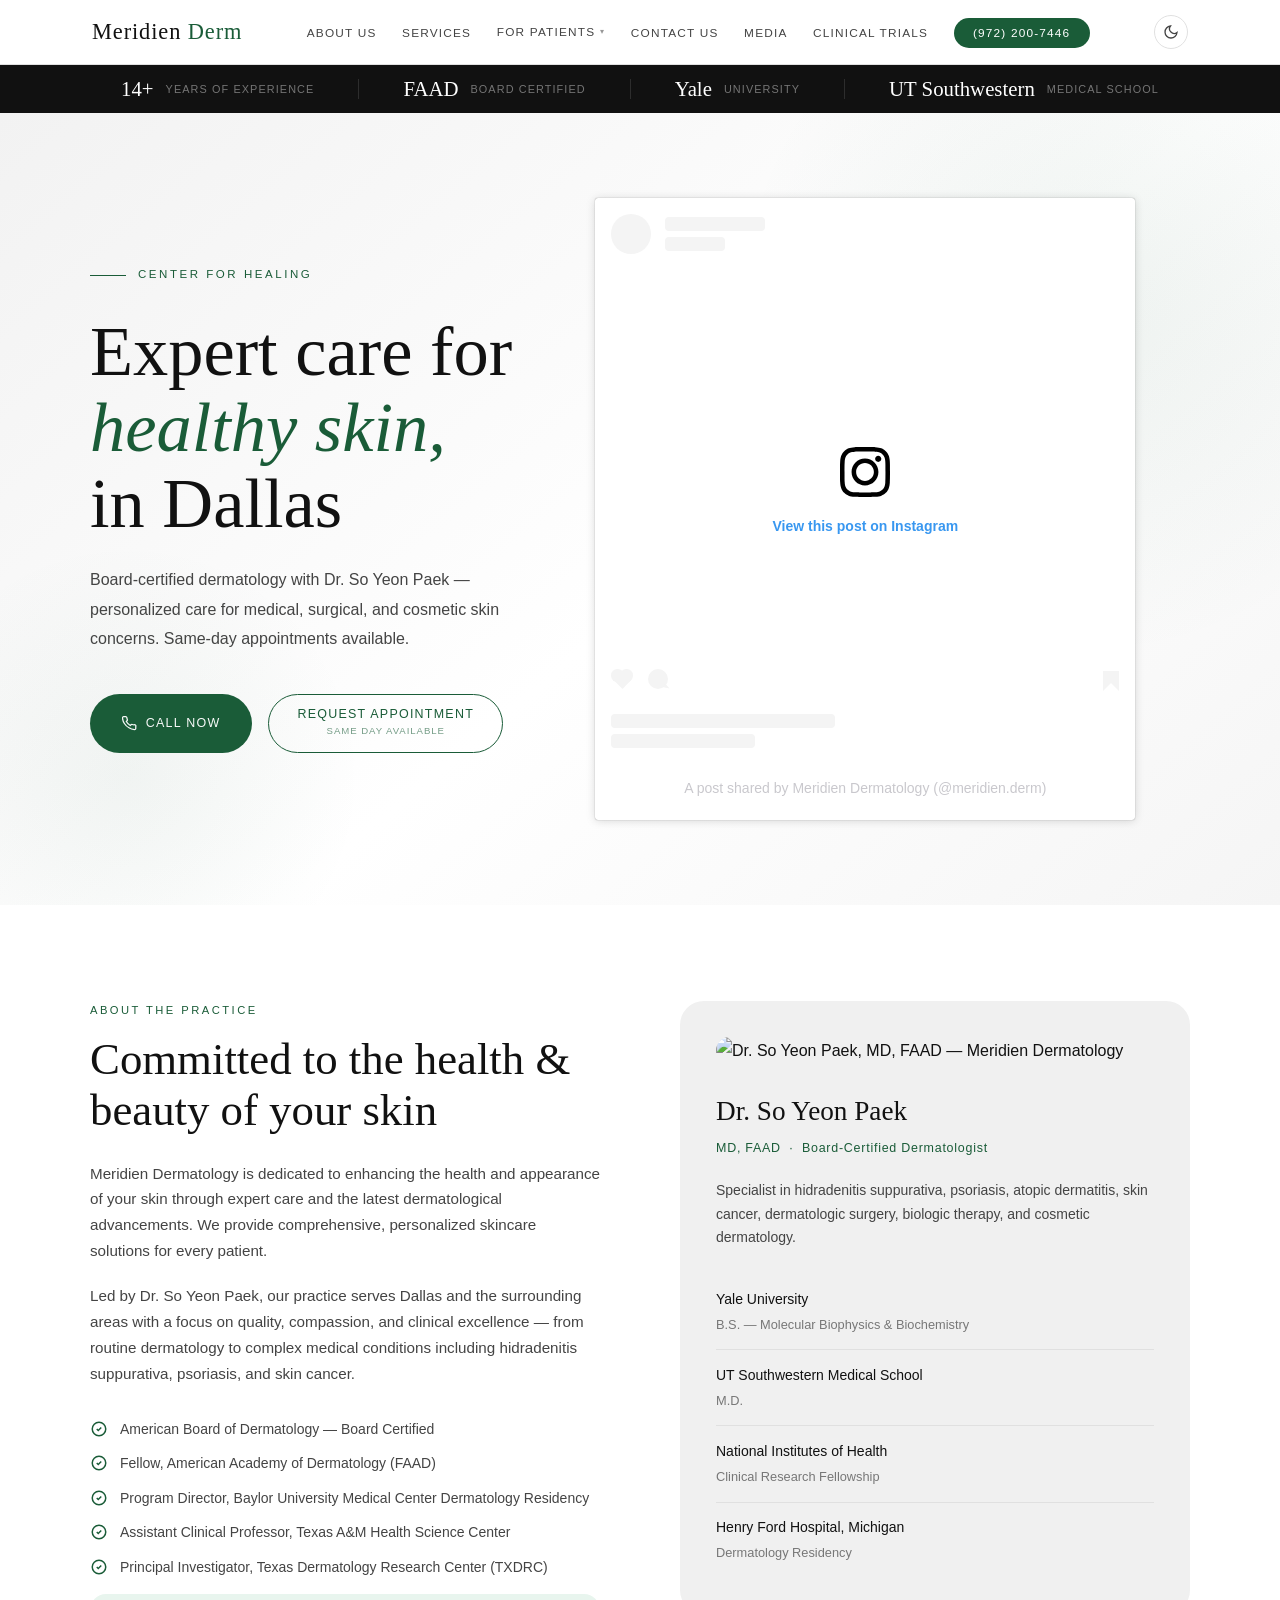
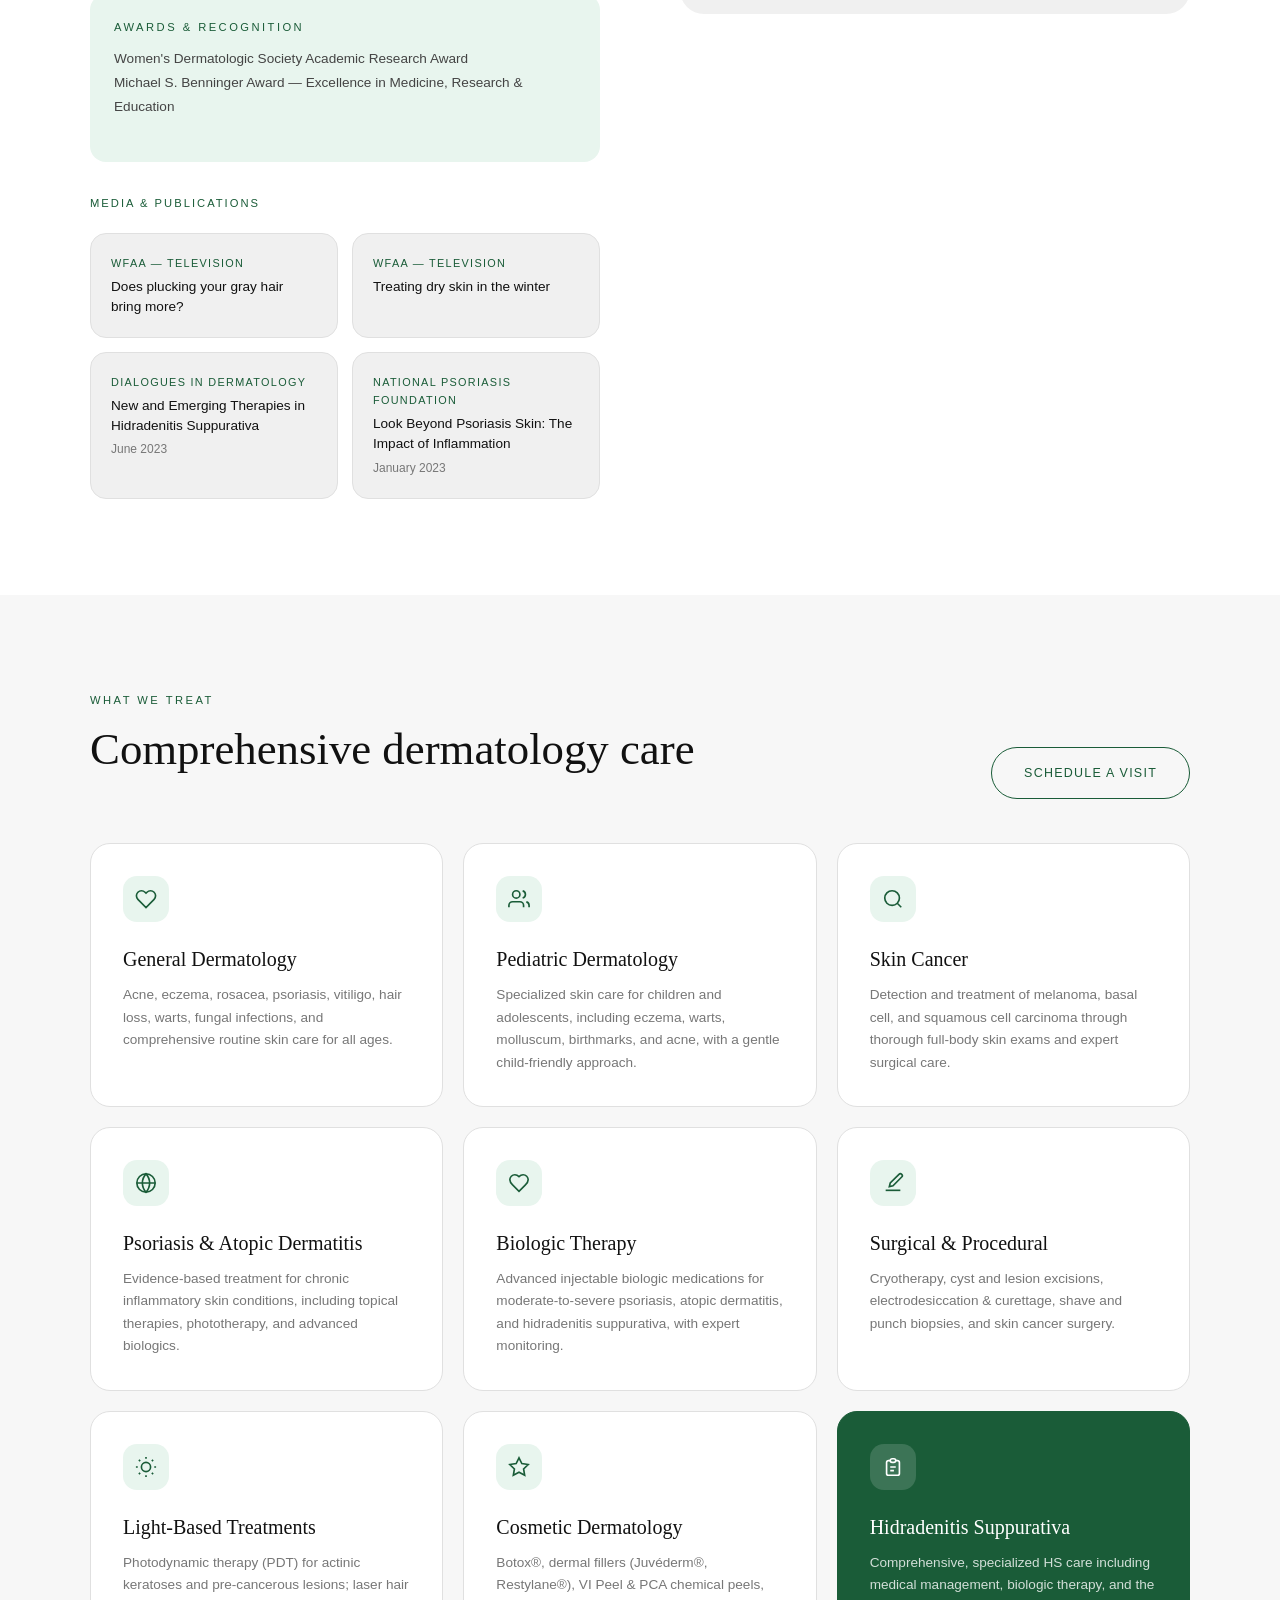
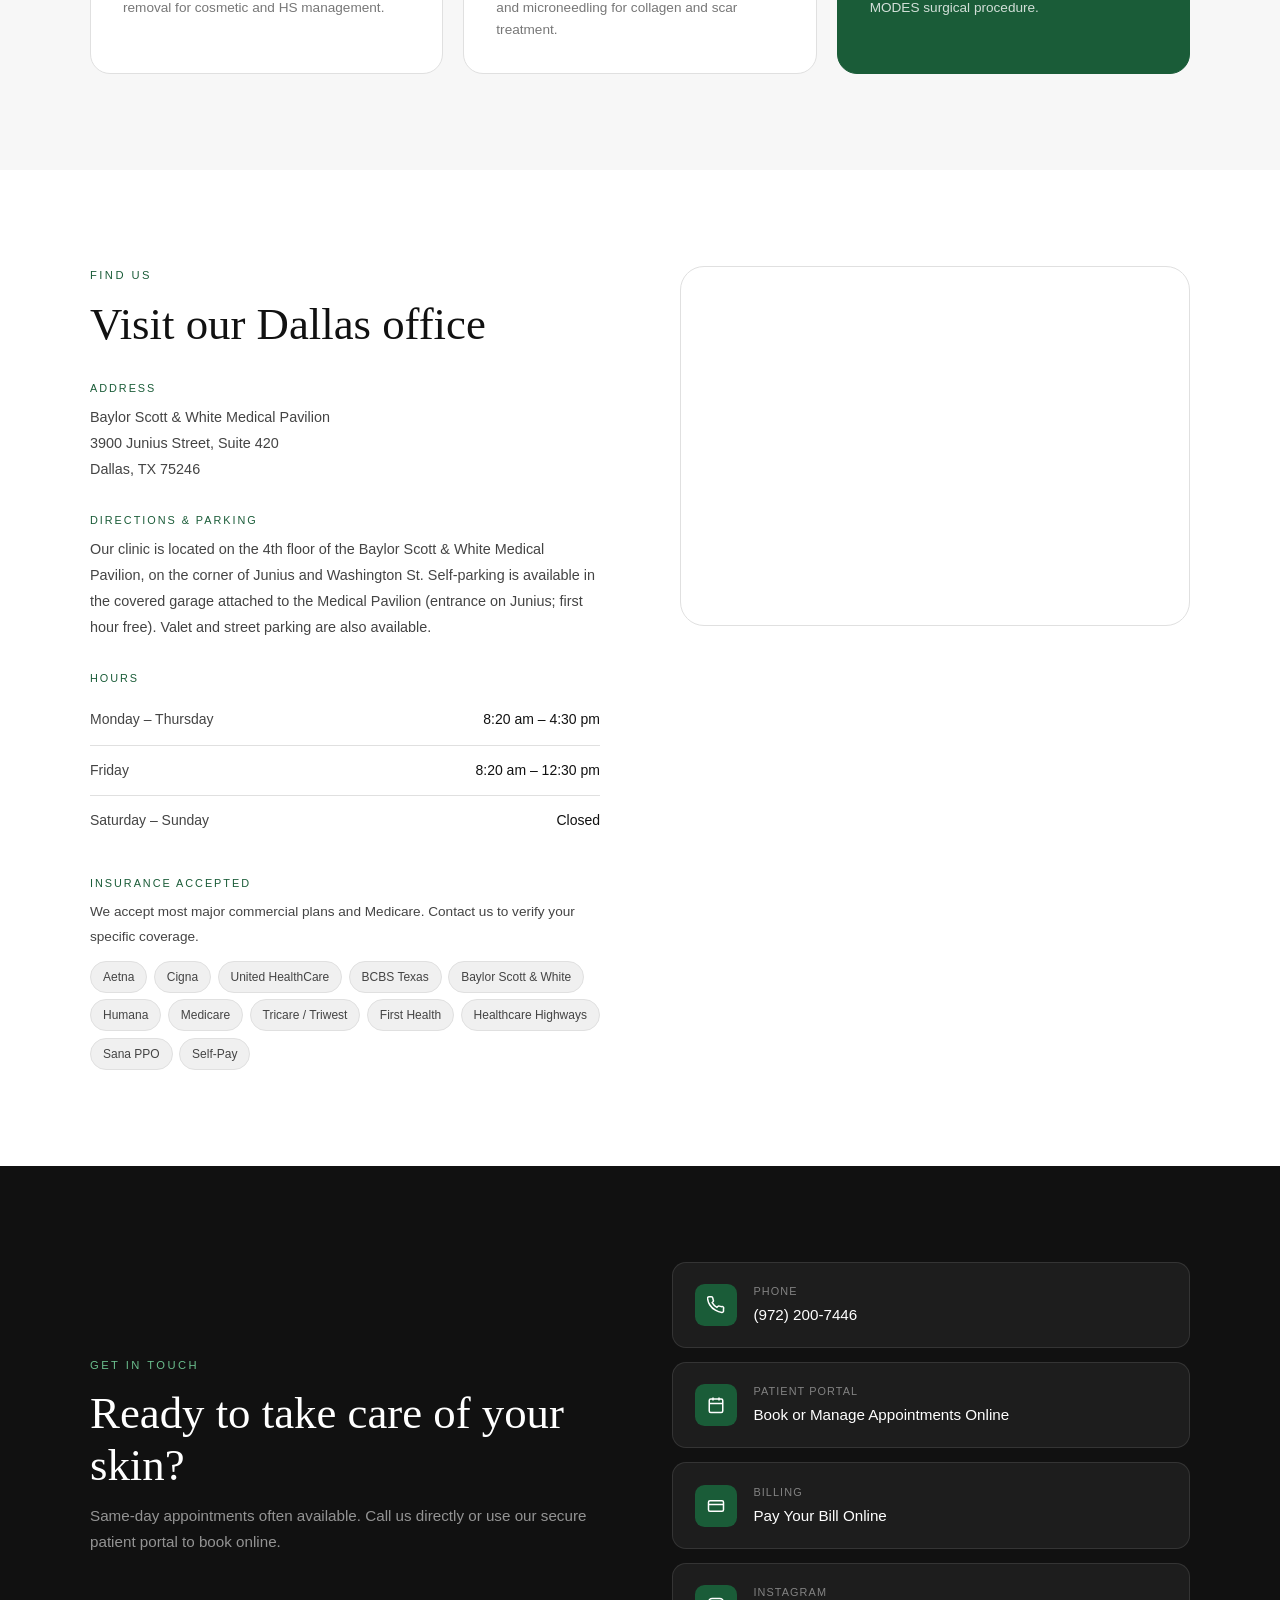
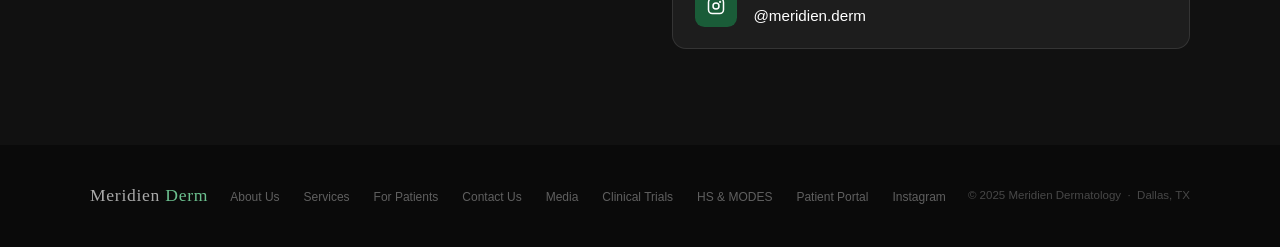
==== commit d1491cc9: "modified:   index.html" ====
--- a/index.html
+++ b/index.html
@@ -5,7 +5,7 @@
   <meta name="viewport" content="width=device-width, initial-scale=1.0" />
   <title>Meridien Dermatology | Dallas, TX</title>
   <meta name="description" content="Board-certified dermatology in Dallas, TX. Dr. So Yeon Paek — expert care for skin health, skin cancer, hidradenitis suppurativa, and cosmetic dermatology. Same-day appointments." />
-  <meta http-equiv="Content-Security-Policy" content="default-src 'none'; style-src 'unsafe-inline' 'self' https://fonts.googleapis.com; font-src https://fonts.gstatic.com; img-src https://images.squarespace-cdn.com https://maps.google.com; frame-src https://maps.google.com https://www.google.com; script-src 'unsafe-inline'; base-uri 'self'; form-action 'none'; object-src 'none';" />
+  <meta http-equiv="Content-Security-Policy" content="default-src 'none'; style-src 'unsafe-inline' 'self' https://fonts.googleapis.com https://www.instagram.com; font-src https://fonts.gstatic.com; img-src https://images.squarespace-cdn.com https://maps.google.com https://www.instagram.com https://*.cdninstagram.com https://*.fbcdn.net; frame-src https://maps.google.com https://www.google.com https://www.instagram.com; script-src 'unsafe-inline' https://www.instagram.com; connect-src https://www.instagram.com; base-uri 'self'; form-action 'none'; object-src 'none';" />
   <meta http-equiv="X-Content-Type-Options" content="nosniff" />
   <meta name="referrer" content="strict-origin-when-cross-origin" />
   <link rel="preconnect" href="https://fonts.googleapis.com" />
@@ -17,17 +17,17 @@
     *, *::before, *::after { box-sizing: border-box; margin: 0; padding: 0; }
 
     :root {
-      --sage:       #7A9E8E;
-      --sage-light: #A8C4B8;
-      --sage-dark:  #4E7A68;
-      --cream:      #FDFCF9;
-      --warm-white: #F8F6F1;
-      --dark:       #1E2823;
-      --mid:        #4A5C52;
-      --muted:      #7A8C82;
-      --border:     #E2EAE6;
-      --card-bg:    #F3F7F5;
-      --hs-bg:      #1C3228;
+      --sage:       #2D8655;
+      --sage-light: #6BBF8E;
+      --sage-dark:  #1A5C38;
+      --cream:      #FFFFFF;
+      --warm-white: #F7F7F7;
+      --dark:       #111111;
+      --mid:        #444444;
+      --muted:      #777777;
+      --border:     #E0E0E0;
+      --card-bg:    #F0F0F0;
+      --hs-bg:      #0D2318;
     }
 
     html { scroll-behavior: smooth; }
@@ -47,7 +47,7 @@
       position: sticky;
       top: 0;
       z-index: 100;
-      background: rgba(253, 252, 249, 0.96);
+      background: rgba(255, 255, 255, 0.96);
       backdrop-filter: blur(10px);
       border-bottom: 1px solid var(--border);
     }
@@ -112,7 +112,7 @@
       padding: 0.4rem;
       list-style: none;
       min-width: 215px;
-      box-shadow: 0 12px 40px rgba(30,40,35,0.13);
+      box-shadow: 0 12px 40px rgba(0,0,0,0.12);
       opacity: 0;
       visibility: hidden;
       transition: opacity 0.18s, visibility 0.18s, transform 0.18s;
@@ -196,7 +196,7 @@
       min-height: 88vh;
       display: flex;
       align-items: center;
-      background: linear-gradient(140deg, #EBF2EE 0%, #F8F6F1 55%, #EDF4F0 100%);
+      background: linear-gradient(140deg, #F2F2F2 0%, #FFFFFF 55%, #F5F5F5 100%);
       padding: 5rem 2rem;
       position: relative;
       overflow: hidden;
@@ -207,7 +207,7 @@
       right: -15vw; top: -15vw;
       width: 60vw; height: 60vw;
       border-radius: 50%;
-      background: radial-gradient(circle, rgba(122,158,142,0.13) 0%, transparent 65%);
+      background: radial-gradient(circle, rgba(26,92,56,0.07) 0%, transparent 65%);
       pointer-events: none;
     }
     .hero::after {
@@ -216,7 +216,7 @@
       left: -10vw; bottom: -10vw;
       width: 40vw; height: 40vw;
       border-radius: 50%;
-      background: radial-gradient(circle, rgba(78,122,104,0.06) 0%, transparent 65%);
+      background: radial-gradient(circle, rgba(26,92,56,0.05) 0%, transparent 65%);
       pointer-events: none;
     }
     .hero-inner {
@@ -231,16 +231,8 @@
     }
     .hero-text { }
     .hero-photo {
-      border-radius: 1.75rem;
-      overflow: hidden;
-      height: 435px;
-      box-shadow: 0 24px 64px rgba(30, 40, 35, 0.18);
-    }
-    .hero-photo img {
-      width: 100%;
-      height: 100%;
-      object-fit: cover;
-      display: block;
+      display: flex;
+      align-items: flex-start;
     }
     .doctor-photo {
       width: 100%;
@@ -310,7 +302,7 @@
     .btn-primary:hover {
       background: var(--sage);
       transform: translateY(-2px);
-      box-shadow: 0 8px 24px rgba(78,122,104,0.28);
+      box-shadow: 0 8px 24px rgba(26,92,56,0.28);
     }
     .btn-outline { border: 1.5px solid var(--sage-dark); color: var(--sage-dark); background: transparent; }
     .btn-outline:hover { background: var(--sage-dark); color: white; }
@@ -430,7 +422,7 @@
     .edu-school { font-size: 0.875rem; color: var(--dark); font-weight: 500; }
     .edu-degree  { font-size: 0.8rem; color: var(--muted); }
 
-    .awards-box { margin-top: 1rem; padding: 1.5rem; background: #EBF2EE; border-radius: 1rem; }
+    .awards-box { margin-top: 1rem; padding: 1.5rem; background: #E8F5EE; border-radius: 1rem; }
     .awards-box .section-tag { margin-bottom: 0.65rem; }
     .awards-box p { font-size: 0.85rem; color: var(--mid); line-height: 1.75; }
 
@@ -481,7 +473,7 @@
     .service-card:hover {
       border-color: var(--sage-light);
       transform: translateY(-3px);
-      box-shadow: 0 10px 32px rgba(78,122,104,0.09);
+      box-shadow: 0 10px 32px rgba(26,92,56,0.09);
     }
     .service-card.accent-card {
       background: var(--sage-dark);
@@ -492,11 +484,11 @@
     .service-card.accent-card p { color: white; }
     .service-card.accent-card p { opacity: 0.8; }
     .service-card.accent-card .service-icon { background: rgba(255,255,255,0.15); color: white; }
-    .service-card.accent-card:hover { transform: translateY(-3px); box-shadow: 0 10px 32px rgba(78,122,104,0.3); }
+    .service-card.accent-card:hover { transform: translateY(-3px); box-shadow: 0 10px 32px rgba(26,92,56,0.3); }
 
     .service-icon {
       width: 46px; height: 46px;
-      background: #EBF2EE;
+      background: #E8F5EE;
       border-radius: 0.875rem;
       display: flex;
       align-items: center;
@@ -636,7 +628,7 @@
     }
     .trial-card:hover {
       border-color: var(--sage-light);
-      box-shadow: 0 6px 24px rgba(78,122,104,0.08);
+      box-shadow: 0 6px 24px rgba(26,92,56,0.08);
     }
     .trial-phase {
       font-size: 0.65rem;
@@ -773,7 +765,7 @@
     .cc-value { font-size: 0.95rem; color: white; margin-top: 0.1rem; }
 
     /* ── FOOTER ── */
-    footer { background: #111A16; padding: 2.25rem 2rem; }
+    footer { background: #0A0A0A; padding: 2.25rem 2rem; }
     .footer-inner {
       max-width: 1100px;
       margin: 0 auto;
@@ -821,7 +813,7 @@
       .cta-section { padding: 4rem 1.5rem; }
       .hero { padding: 3.5rem 1.5rem; min-height: auto; }
       .hero-inner { grid-template-columns: 1fr; gap: 2.5rem; }
-      .hero-photo { height: auto; aspect-ratio: 16 / 9; }
+      .hero-photo { display: block; }
       .stats-banner-inner { gap: 0; flex-wrap: wrap; justify-content: center; }
       .banner-stat { padding: 0.5rem 1.5rem; border-right: none !important; border-bottom: 1px solid rgba(255,255,255,0.1); width: 100%; justify-content: center; }
       .banner-stat:last-child { border-bottom: none; }
@@ -931,11 +923,8 @@
       </div>
     </div>
     <div class="hero-photo">
-      <img
-        src="https://images.squarespace-cdn.com/content/v1/67e029ddb6510d5ac7001521/851cafea-db43-481e-bd01-3a2fc46f4bec/thumbnail_IMG_0631.jpg"
-        alt="Meridien Dermatology waiting room — Dallas, TX"
-        loading="eager"
-      />
+      <blockquote class="instagram-media" data-instgrm-captioned data-instgrm-permalink="https://www.instagram.com/p/DMYpX4eMHo2/?utm_source=ig_embed&amp;utm_campaign=loading" data-instgrm-version="14" style=" background:#FFF; border:0; border-radius:3px; box-shadow:0 0 1px 0 rgba(0,0,0,0.5),0 1px 10px 0 rgba(0,0,0,0.15); margin: 1px; max-width:540px; min-width:326px; padding:0; width:99.375%; width:-webkit-calc(100% - 2px); width:calc(100% - 2px);"><div style="padding:16px;"> <a href="https://www.instagram.com/p/DMYpX4eMHo2/?utm_source=ig_embed&amp;utm_campaign=loading" style=" background:#FFFFFF; line-height:0; padding:0 0; text-align:center; text-decoration:none; width:100%;" target="_blank"> <div style=" display: flex; flex-direction: row; align-items: center;"> <div style="background-color: #F4F4F4; border-radius: 50%; flex-grow: 0; height: 40px; margin-right: 14px; width: 40px;"></div> <div style="display: flex; flex-direction: column; flex-grow: 1; justify-content: center;"> <div style=" background-color: #F4F4F4; border-radius: 4px; flex-grow: 0; height: 14px; margin-bottom: 6px; width: 100px;"></div> <div style=" background-color: #F4F4F4; border-radius: 4px; flex-grow: 0; height: 14px; width: 60px;"></div></div></div><div style="padding: 19% 0;"></div> <div style="display:block; height:50px; margin:0 auto 12px; width:50px;"><svg width="50px" height="50px" viewBox="0 0 60 60" version="1.1" xmlns="https://www.w3.org/2000/svg" xmlns:xlink="https://www.w3.org/1999/xlink"><g stroke="none" stroke-width="1" fill="none" fill-rule="evenodd"><g transform="translate(-511.000000, -20.000000)" fill="#000000"><g><path d="M556.869,30.41 C554.814,30.41 553.148,32.076 553.148,34.131 C553.148,36.186 554.814,37.852 556.869,37.852 C558.924,37.852 560.59,36.186 560.59,34.131 C560.59,32.076 558.924,30.41 556.869,30.41 M541,60.657 C535.114,60.657 530.342,55.887 530.342,50 C530.342,44.114 535.114,39.342 541,39.342 C546.887,39.342 551.658,44.114 551.658,50 C551.658,55.887 546.887,60.657 541,60.657 M541,33.886 C532.1,33.886 524.886,41.1 524.886,50 C524.886,58.899 532.1,66.113 541,66.113 C549.9,66.113 557.115,58.899 557.115,50 C557.115,41.1 549.9,33.886 541,33.886 M565.378,62.101 C565.244,65.022 564.756,66.606 564.346,67.663 C563.803,69.06 563.154,70.057 562.106,71.106 C561.058,72.155 560.06,72.803 558.662,73.347 C557.607,73.757 556.021,74.244 553.102,74.378 C549.944,74.521 548.997,74.552 541,74.552 C533.003,74.552 532.056,74.521 528.898,74.378 C525.979,74.244 524.393,73.757 523.338,73.347 C521.94,72.803 520.942,72.155 519.894,71.106 C518.846,70.057 518.197,69.06 517.654,67.663 C517.244,66.606 516.755,65.022 516.623,62.101 C516.479,58.943 516.448,57.996 516.448,50 C516.448,42.003 516.479,41.056 516.623,37.899 C516.755,34.978 517.244,33.391 517.654,32.338 C518.197,30.938 518.846,29.942 519.894,28.894 C520.942,27.846 521.94,27.196 523.338,26.654 C524.393,26.244 525.979,25.756 528.898,25.623 C532.057,25.479 533.004,25.448 541,25.448 C548.997,25.448 549.943,25.479 553.102,25.623 C556.021,25.756 557.607,26.244 558.662,26.654 C560.06,27.196 561.058,27.846 562.106,28.894 C563.154,29.942 563.803,30.938 564.346,32.338 C564.756,33.391 565.244,34.978 565.378,37.899 C565.522,41.056 565.552,42.003 565.552,50 C565.552,57.996 565.522,58.943 565.378,62.101 M570.82,37.631 C570.674,34.438 570.167,32.258 569.425,30.349 C568.659,28.377 567.633,26.702 565.965,25.035 C564.297,23.368 562.623,22.342 560.652,21.575 C558.743,20.834 556.562,20.326 553.369,20.18 C550.169,20.033 549.148,20 541,20 C532.853,20 531.831,20.033 528.631,20.18 C525.438,20.326 523.257,20.834 521.349,21.575 C519.376,22.342 517.703,23.368 516.035,25.035 C514.368,26.702 513.342,28.377 512.574,30.349 C511.834,32.258 511.326,34.438 511.181,37.631 C511.035,40.831 511,41.851 511,50 C511,58.147 511.035,59.17 511.181,62.369 C511.326,65.562 511.834,67.743 512.574,69.651 C513.342,71.625 514.368,73.296 516.035,74.965 C517.703,76.634 519.376,77.658 521.349,78.425 C523.257,79.167 525.438,79.673 528.631,79.82 C531.831,79.965 532.853,80.001 541,80.001 C549.148,80.001 550.169,79.965 553.369,79.82 C556.562,79.673 558.743,79.167 560.652,78.425 C562.623,77.658 564.297,76.634 565.965,74.965 C567.633,73.296 568.659,71.625 569.425,69.651 C570.167,67.743 570.674,65.562 570.82,62.369 C570.966,59.17 571,58.147 571,50 C571,41.851 570.966,40.831 570.82,37.631"></path></g></g></g></svg></div><div style="padding-top: 8px;"> <div style=" color:#3897f0; font-family:Arial,sans-serif; font-size:14px; font-style:normal; font-weight:550; line-height:18px;">View this post on Instagram</div></div><div style="padding: 12.5% 0;"></div> <div style="display: flex; flex-direction: row; margin-bottom: 14px; align-items: center;"><div> <div style="background-color: #F4F4F4; border-radius: 50%; height: 12.5px; width: 12.5px; transform: translateX(0px) translateY(7px);"></div> <div style="background-color: #F4F4F4; height: 12.5px; transform: rotate(-45deg) translateX(3px) translateY(1px); width: 12.5px; flex-grow: 0; margin-right: 14px; margin-left: 2px;"></div> <div style="background-color: #F4F4F4; border-radius: 50%; height: 12.5px; width: 12.5px; transform: translateX(9px) translateY(-18px);"></div></div><div style="margin-left: 8px;"> <div style=" background-color: #F4F4F4; border-radius: 50%; flex-grow: 0; height: 20px; width: 20px;"></div> <div style=" width: 0; height: 0; border-top: 2px solid transparent; border-left: 6px solid #f4f4f4; border-bottom: 2px solid transparent; transform: translateX(16px) translateY(-4px) rotate(30deg)"></div></div><div style="margin-left: auto;"> <div style=" width: 0px; border-top: 8px solid #F4F4F4; border-right: 8px solid transparent; transform: translateY(16px);"></div> <div style=" background-color: #F4F4F4; flex-grow: 0; height: 12px; width: 16px; transform: translateY(-4px);"></div> <div style=" width: 0; height: 0; border-top: 8px solid #F4F4F4; border-left: 8px solid transparent; transform: translateY(-4px) translateX(8px);"></div></div></div> <div style="display: flex; flex-direction: column; flex-grow: 1; justify-content: center; margin-bottom: 24px;"> <div style=" background-color: #F4F4F4; border-radius: 4px; flex-grow: 0; height: 14px; margin-bottom: 6px; width: 224px;"></div> <div style=" background-color: #F4F4F4; border-radius: 4px; flex-grow: 0; height: 14px; width: 144px;"></div></div></a><p style=" color:#c9c8cd; font-family:Arial,sans-serif; font-size:14px; line-height:17px; margin-bottom:0; margin-top:8px; overflow:hidden; padding:8px 0 7px; text-align:center; text-overflow:ellipsis; white-space:nowrap;"><a href="https://www.instagram.com/p/DMYpX4eMHo2/?utm_source=ig_embed&amp;utm_campaign=loading" style=" color:#c9c8cd; font-family:Arial,sans-serif; font-size:14px; font-style:normal; font-weight:normal; line-height:17px; text-decoration:none;" target="_blank">A post shared by Meridien Dermatology (@meridien.derm)</a></p></div></blockquote>
+      <script async src="//www.instagram.com/embed.js"></script>
     </div>
   </div>
 </section>
--- a/theme.css
+++ b/theme.css
@@ -29,51 +29,55 @@
    Strategy: flip --dark to a light color so all "color: var(--dark)" text
    becomes light. Then explicitly re-darken the sections that use
    "background: var(--dark)" as a dark panel (stats banner, CTA, callout).
+   Forest green accent colors are brightened for dark-background visibility.
 */
 [data-theme="dark"] {
-  --cream:      #111A14;
-  --warm-white: #161F18;
-  --dark:       #D8E8E0;   /* flipped light — used for text */
-  --mid:        #8EB4A2;
-  --muted:      #6A9282;
-  --border:     #253530;
-  --card-bg:    #1A251E;
-  --hs-bg:      #0B1810;
+  --sage:       #3DAA6A;   /* brightened forest for dark bg */
+  --sage-light: #7FCC9A;   /* light forest for text on dark */
+  --sage-dark:  #2D8655;   /* forest primary on dark */
+  --cream:      #0A0A0A;
+  --warm-white: #141414;
+  --dark:       #F0F0F0;   /* flipped light — used for text */
+  --mid:        #AAAAAA;
+  --muted:      #777777;
+  --border:     #2A2A2A;
+  --card-bg:    #1A1A1A;
+  --hs-bg:      #050D07;
 }
 
 /* ── RE-DARKEN PANELS THAT USE var(--dark) AS A BACKGROUND ── */
 [data-theme="dark"] .stats-banner,
 [data-theme="dark"] .cta-section {
-  background: #131F16;
+  background: #0A0A0A;
 }
 [data-theme="dark"] .modes-callout {
-  background: #0B1810;
+  background: #050D07;
 }
 [data-theme="dark"] footer {
-  background: #060E08;
+  background: #050505;
 }
 
 /* ── NAV & MENUS ── */
 [data-theme="dark"] nav {
-  background: rgba(17, 26, 20, 0.96);
+  background: rgba(10, 10, 10, 0.96);
 }
 [data-theme="dark"] .dropdown-menu {
-  background: #1A251E;
-  box-shadow: 0 12px 40px rgba(0,0,0,0.5);
+  background: #1A1A1A;
+  box-shadow: 0 12px 40px rgba(0,0,0,0.6);
 }
 [data-theme="dark"] .dropdown-menu li a:hover {
-  background: #253530 !important;
+  background: #2A2A2A !important;
 }
 [data-theme="dark"] .mobile-menu {
-  background: #111A14;
+  background: #0A0A0A;
 }
 
 /* ── HERO & PAGE HEADERS ── */
 [data-theme="dark"] .hero {
-  background: linear-gradient(140deg, #0F1D14 0%, #111A14 55%, #0E1C13 100%);
+  background: linear-gradient(140deg, #0A0A0A 0%, #111111 55%, #0A0A0A 100%);
 }
 [data-theme="dark"] .page-header {
-  background: linear-gradient(140deg, #0F1D14 0%, #111A14 55%, #0E1C13 100%);
+  background: linear-gradient(140deg, #0A0A0A 0%, #111111 55%, #0A0A0A 100%);
 }
 
 /* ── WHITE SECTIONS → DARK ── */
@@ -83,20 +87,20 @@
 [data-theme="dark"] .insurance-section,
 [data-theme="dark"] .txdrc-section,
 [data-theme="dark"] .participate-section {
-  background: #161F18;
+  background: #141414;
 }
 
 /* ── QUICK NAV (for-patients) ── */
 [data-theme="dark"] .quick-nav {
-  background: #161F18;
-  border-bottom-color: #253530;
+  background: #141414;
+  border-bottom-color: #2A2A2A;
 }
 [data-theme="dark"] .qn-icon {
-  background: #1A251E;
-  border-color: #253530;
+  background: #1A1A1A;
+  border-color: #2A2A2A;
 }
 [data-theme="dark"] .qn-card:hover {
-  background: #1E3228;
+  background: #111C15;
   border-color: var(--sage-dark);
 }
 
@@ -105,54 +109,54 @@
 [data-theme="dark"] .trial-card,
 [data-theme="dark"] .portal-card,
 [data-theme="dark"] .trials-cta-bar {
-  background: #1A251E;
+  background: #1A1A1A;
 }
 
-/* ── HARDCODED #EBF2EE ELEMENTS → DARK ── */
+/* ── LIGHT-GREEN ACCENT AREAS (#E8F5EE) → DARK FOREST TINT ── */
 [data-theme="dark"] .service-icon {
-  background: #1E3228;
+  background: #0F1D13;
 }
 [data-theme="dark"] .awards-box {
-  background: #1E3228;
+  background: #0F1D13;
 }
 [data-theme="dark"] .step-num {
-  background: #1E3228;
+  background: #0F1D13;
 }
 [data-theme="dark"] .insurance-note {
-  background: #1E3228;
+  background: #0F1D13;
 }
 [data-theme="dark"] .status-enrolling {
-  background: #1E3228;
+  background: #0F1D13;
 }
 [data-theme="dark"] .pstep-card {
-  background: #1A251E;
+  background: #1A1A1A;
 }
 
 /* ── COMPARE COLUMNS ── */
 [data-theme="dark"] .compare-col:first-child {
-  background: #1A251E;
-  border-right-color: #253530;
+  background: #1A1A1A;
+  border-right-color: #2A2A2A;
 }
 [data-theme="dark"] .compare-col:last-child {
-  background: #1E3228;
+  background: #0F1D13;
 }
 
 /* ── TXDRC FEATURE ICON ── */
 [data-theme="dark"] .txdrc-feature-icon {
-  background: #1A251E;
-  border-color: #253530;
+  background: #1A1A1A;
+  border-color: #2A2A2A;
 }
 
 /* ── BORDERS THAT ARE HARDCODED ── */
 [data-theme="dark"] .compare-row {
-  border-color: #253530;
+  border-color: #2A2A2A;
 }
 [data-theme="dark"] .modes-compare {
-  border-color: #253530;
+  border-color: #2A2A2A;
 }
 [data-theme="dark"] .hours-table tr {
-  border-bottom-color: #253530;
+  border-bottom-color: #2A2A2A;
 }
 [data-theme="dark"] .edu-list li {
-  border-bottom-color: #253530;
+  border-bottom-color: #2A2A2A;
 }
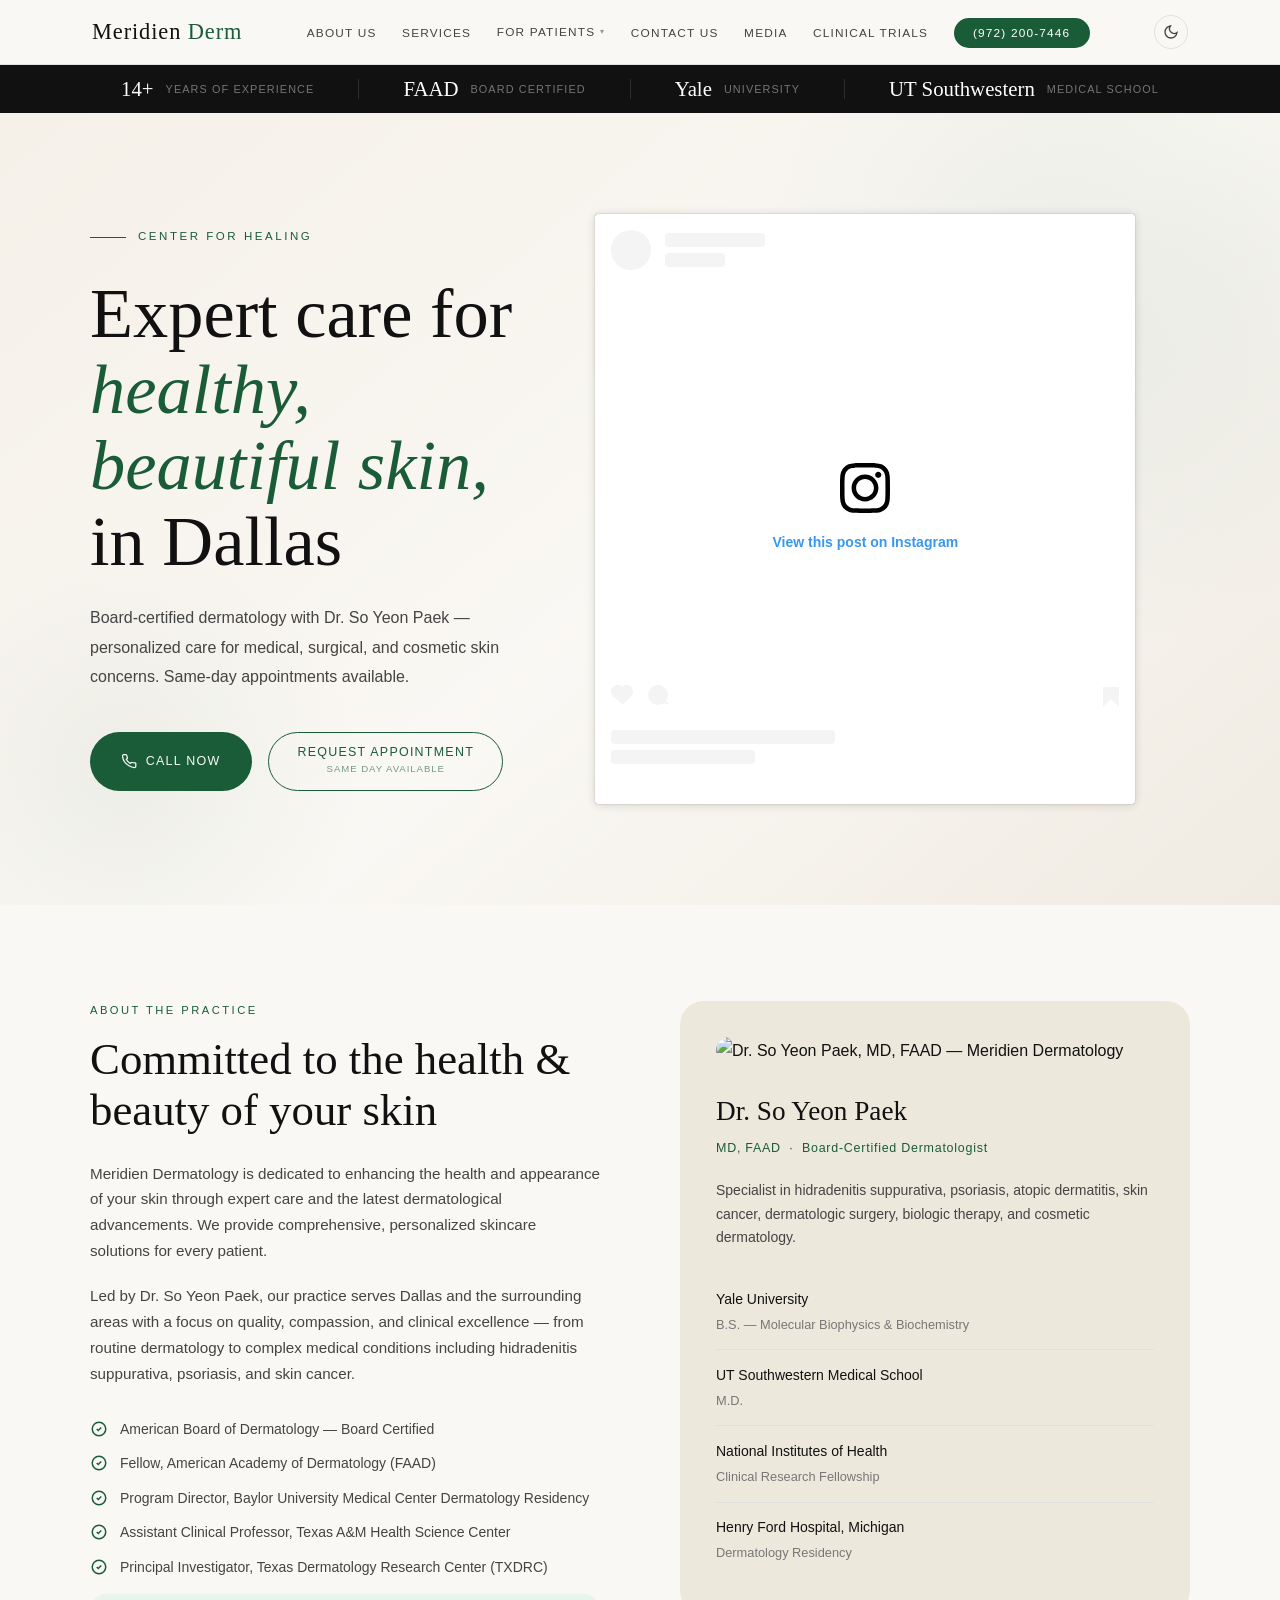
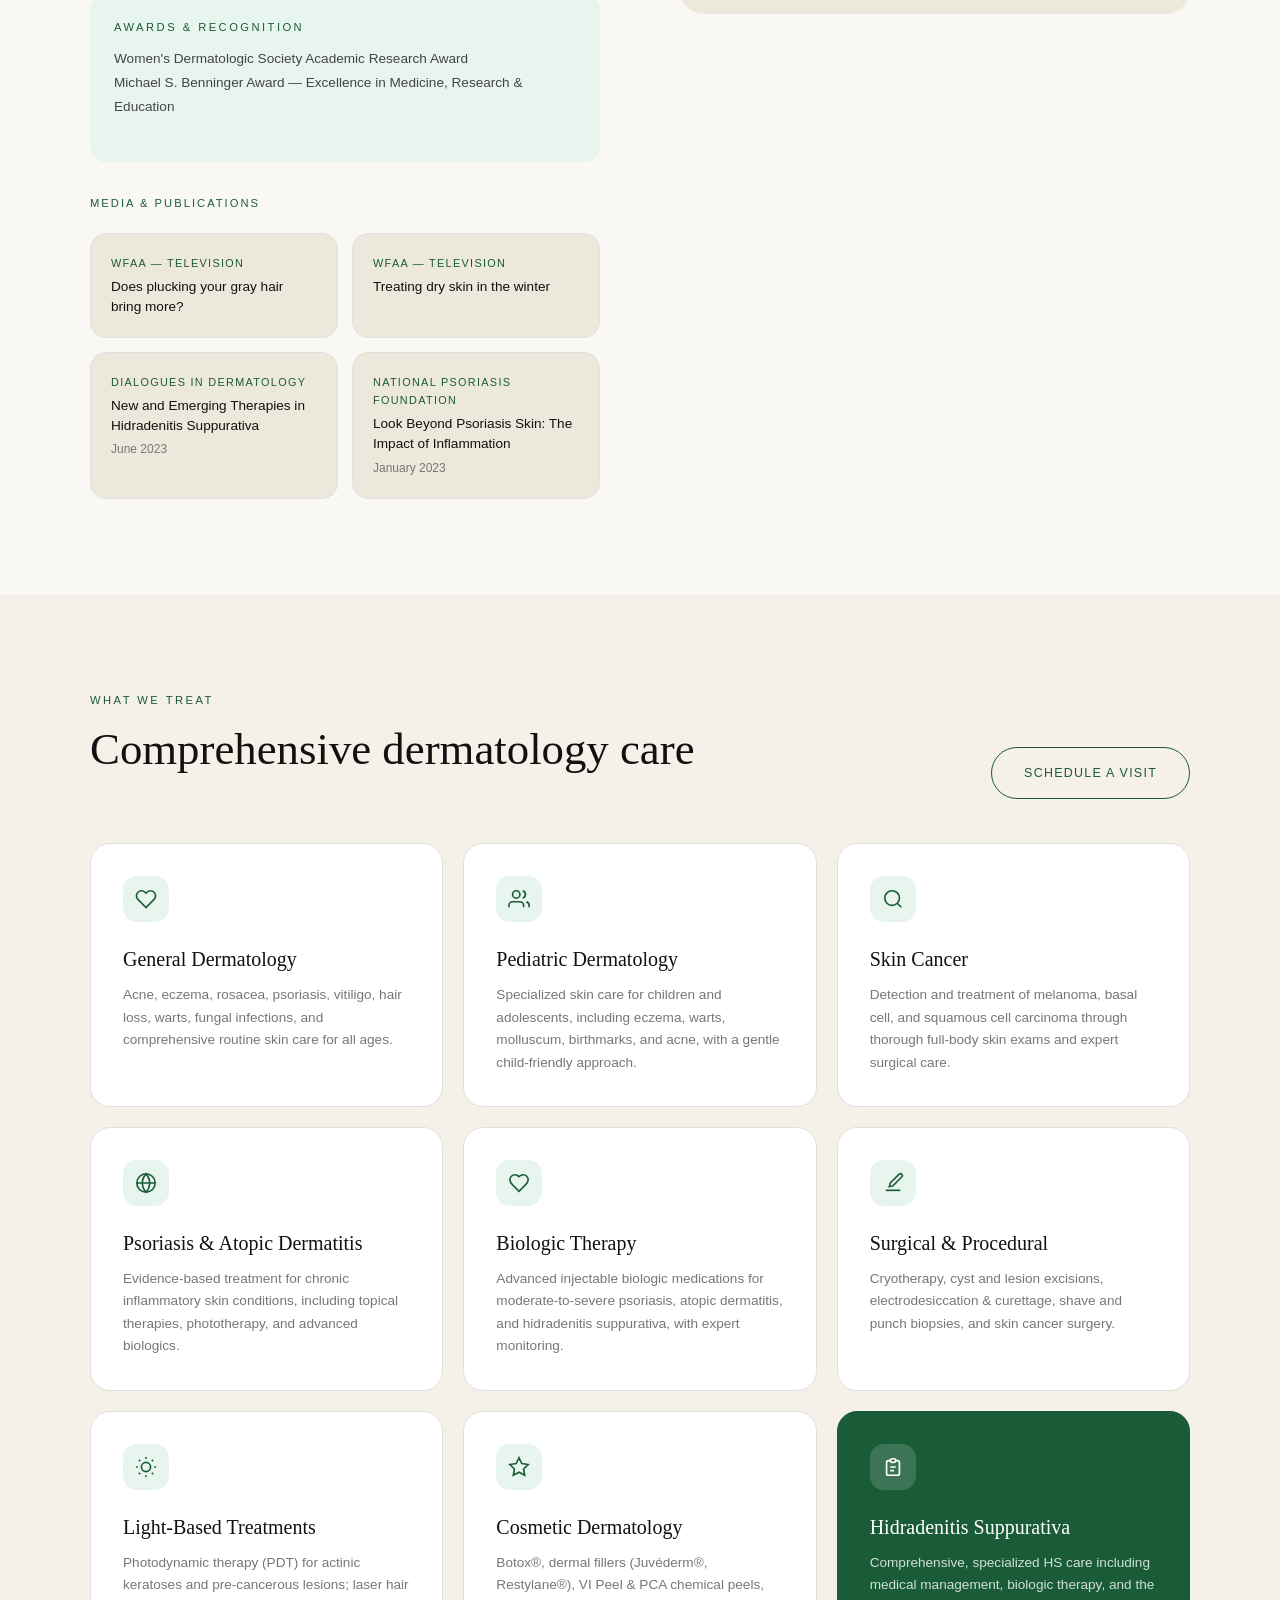
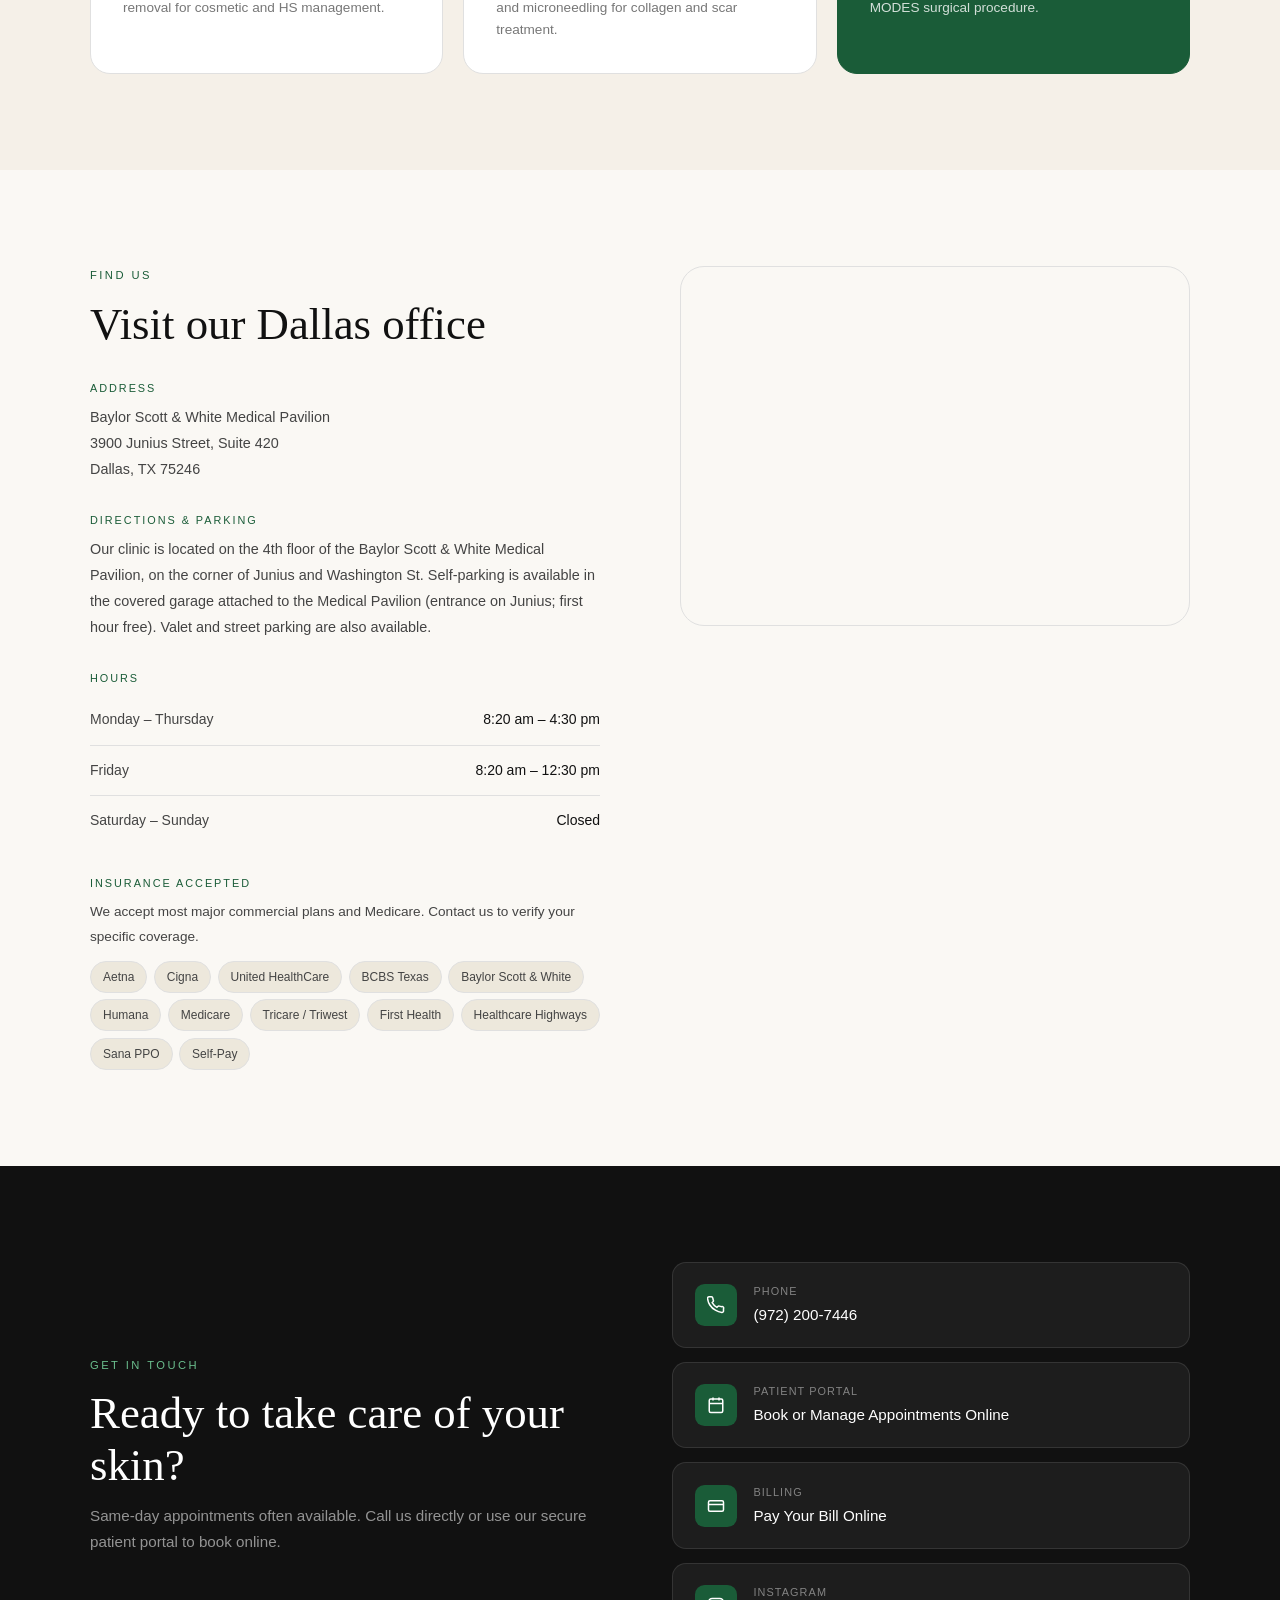
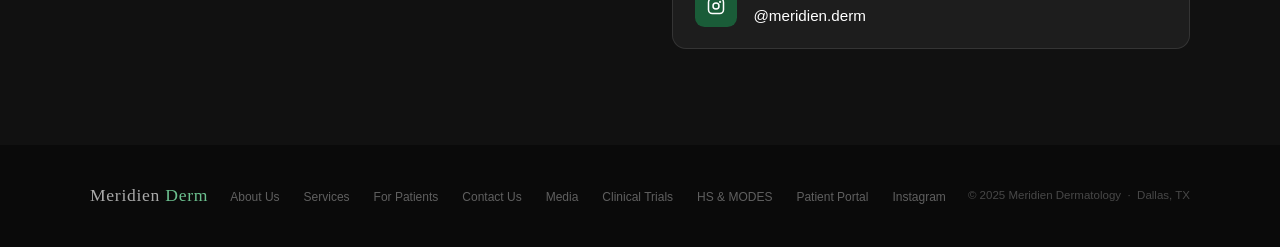
==== commit 4665ecb3: "modified:   index.html" ====
--- a/index.html
+++ b/index.html
@@ -20,13 +20,13 @@
       --sage:       #2D8655;
       --sage-light: #6BBF8E;
       --sage-dark:  #1A5C38;
-      --cream:      #FFFFFF;
-      --warm-white: #F7F7F7;
+      --cream:      #FAF8F4;
+      --warm-white: #F5F0E8;
       --dark:       #111111;
       --mid:        #444444;
       --muted:      #777777;
       --border:     #E0E0E0;
-      --card-bg:    #F0F0F0;
+      --card-bg:    #EDE8DC;
       --hs-bg:      #0D2318;
     }
 
@@ -47,7 +47,7 @@
       position: sticky;
       top: 0;
       z-index: 100;
-      background: rgba(255, 255, 255, 0.96);
+      background: rgba(250, 248, 244, 0.96);
       backdrop-filter: blur(10px);
       border-bottom: 1px solid var(--border);
     }
@@ -196,7 +196,7 @@
       min-height: 88vh;
       display: flex;
       align-items: center;
-      background: linear-gradient(140deg, #F2F2F2 0%, #FFFFFF 55%, #F5F5F5 100%);
+      background: linear-gradient(140deg, #F5F0E8 0%, #FAF8F4 55%, #F0EBE2 100%);
       padding: 5rem 2rem;
       position: relative;
       overflow: hidden;
@@ -379,7 +379,7 @@
     }
 
     /* ── ABOUT ── */
-    .about { background: white; }
+    .about { background: var(--cream); }
     .about-grid {
       display: grid;
       grid-template-columns: 1fr 1fr;
@@ -672,7 +672,7 @@
     .trials-cta-bar-left p { font-size: 0.84rem; color: var(--muted); }
 
     /* ── LOCATION ── */
-    .location { background: white; }
+    .location { background: var(--cream); }
     .location-grid {
       display: grid;
       grid-template-columns: 1fr 1fr;
@@ -904,7 +904,7 @@
   <div class="hero-inner">
     <div class="hero-text">
       <div class="hero-eyebrow">Center for Healing</div>
-      <h1>Expert care for <em>healthy skin,</em><br>in Dallas</h1>
+      <h1>Expert care for <em>healthy, beautiful skin,</em><br>in Dallas</h1>
       <p class="hero-sub">
         Board-certified dermatology with Dr. So Yeon Paek — personalized care for
         medical, surgical, and cosmetic skin concerns. Same-day appointments available.
@@ -923,7 +923,7 @@
       </div>
     </div>
     <div class="hero-photo">
-      <blockquote class="instagram-media" data-instgrm-captioned data-instgrm-permalink="https://www.instagram.com/p/DMYpX4eMHo2/?utm_source=ig_embed&amp;utm_campaign=loading" data-instgrm-version="14" style=" background:#FFF; border:0; border-radius:3px; box-shadow:0 0 1px 0 rgba(0,0,0,0.5),0 1px 10px 0 rgba(0,0,0,0.15); margin: 1px; max-width:540px; min-width:326px; padding:0; width:99.375%; width:-webkit-calc(100% - 2px); width:calc(100% - 2px);"><div style="padding:16px;"> <a href="https://www.instagram.com/p/DMYpX4eMHo2/?utm_source=ig_embed&amp;utm_campaign=loading" style=" background:#FFFFFF; line-height:0; padding:0 0; text-align:center; text-decoration:none; width:100%;" target="_blank"> <div style=" display: flex; flex-direction: row; align-items: center;"> <div style="background-color: #F4F4F4; border-radius: 50%; flex-grow: 0; height: 40px; margin-right: 14px; width: 40px;"></div> <div style="display: flex; flex-direction: column; flex-grow: 1; justify-content: center;"> <div style=" background-color: #F4F4F4; border-radius: 4px; flex-grow: 0; height: 14px; margin-bottom: 6px; width: 100px;"></div> <div style=" background-color: #F4F4F4; border-radius: 4px; flex-grow: 0; height: 14px; width: 60px;"></div></div></div><div style="padding: 19% 0;"></div> <div style="display:block; height:50px; margin:0 auto 12px; width:50px;"><svg width="50px" height="50px" viewBox="0 0 60 60" version="1.1" xmlns="https://www.w3.org/2000/svg" xmlns:xlink="https://www.w3.org/1999/xlink"><g stroke="none" stroke-width="1" fill="none" fill-rule="evenodd"><g transform="translate(-511.000000, -20.000000)" fill="#000000"><g><path d="M556.869,30.41 C554.814,30.41 553.148,32.076 553.148,34.131 C553.148,36.186 554.814,37.852 556.869,37.852 C558.924,37.852 560.59,36.186 560.59,34.131 C560.59,32.076 558.924,30.41 556.869,30.41 M541,60.657 C535.114,60.657 530.342,55.887 530.342,50 C530.342,44.114 535.114,39.342 541,39.342 C546.887,39.342 551.658,44.114 551.658,50 C551.658,55.887 546.887,60.657 541,60.657 M541,33.886 C532.1,33.886 524.886,41.1 524.886,50 C524.886,58.899 532.1,66.113 541,66.113 C549.9,66.113 557.115,58.899 557.115,50 C557.115,41.1 549.9,33.886 541,33.886 M565.378,62.101 C565.244,65.022 564.756,66.606 564.346,67.663 C563.803,69.06 563.154,70.057 562.106,71.106 C561.058,72.155 560.06,72.803 558.662,73.347 C557.607,73.757 556.021,74.244 553.102,74.378 C549.944,74.521 548.997,74.552 541,74.552 C533.003,74.552 532.056,74.521 528.898,74.378 C525.979,74.244 524.393,73.757 523.338,73.347 C521.94,72.803 520.942,72.155 519.894,71.106 C518.846,70.057 518.197,69.06 517.654,67.663 C517.244,66.606 516.755,65.022 516.623,62.101 C516.479,58.943 516.448,57.996 516.448,50 C516.448,42.003 516.479,41.056 516.623,37.899 C516.755,34.978 517.244,33.391 517.654,32.338 C518.197,30.938 518.846,29.942 519.894,28.894 C520.942,27.846 521.94,27.196 523.338,26.654 C524.393,26.244 525.979,25.756 528.898,25.623 C532.057,25.479 533.004,25.448 541,25.448 C548.997,25.448 549.943,25.479 553.102,25.623 C556.021,25.756 557.607,26.244 558.662,26.654 C560.06,27.196 561.058,27.846 562.106,28.894 C563.154,29.942 563.803,30.938 564.346,32.338 C564.756,33.391 565.244,34.978 565.378,37.899 C565.522,41.056 565.552,42.003 565.552,50 C565.552,57.996 565.522,58.943 565.378,62.101 M570.82,37.631 C570.674,34.438 570.167,32.258 569.425,30.349 C568.659,28.377 567.633,26.702 565.965,25.035 C564.297,23.368 562.623,22.342 560.652,21.575 C558.743,20.834 556.562,20.326 553.369,20.18 C550.169,20.033 549.148,20 541,20 C532.853,20 531.831,20.033 528.631,20.18 C525.438,20.326 523.257,20.834 521.349,21.575 C519.376,22.342 517.703,23.368 516.035,25.035 C514.368,26.702 513.342,28.377 512.574,30.349 C511.834,32.258 511.326,34.438 511.181,37.631 C511.035,40.831 511,41.851 511,50 C511,58.147 511.035,59.17 511.181,62.369 C511.326,65.562 511.834,67.743 512.574,69.651 C513.342,71.625 514.368,73.296 516.035,74.965 C517.703,76.634 519.376,77.658 521.349,78.425 C523.257,79.167 525.438,79.673 528.631,79.82 C531.831,79.965 532.853,80.001 541,80.001 C549.148,80.001 550.169,79.965 553.369,79.82 C556.562,79.673 558.743,79.167 560.652,78.425 C562.623,77.658 564.297,76.634 565.965,74.965 C567.633,73.296 568.659,71.625 569.425,69.651 C570.167,67.743 570.674,65.562 570.82,62.369 C570.966,59.17 571,58.147 571,50 C571,41.851 570.966,40.831 570.82,37.631"></path></g></g></g></svg></div><div style="padding-top: 8px;"> <div style=" color:#3897f0; font-family:Arial,sans-serif; font-size:14px; font-style:normal; font-weight:550; line-height:18px;">View this post on Instagram</div></div><div style="padding: 12.5% 0;"></div> <div style="display: flex; flex-direction: row; margin-bottom: 14px; align-items: center;"><div> <div style="background-color: #F4F4F4; border-radius: 50%; height: 12.5px; width: 12.5px; transform: translateX(0px) translateY(7px);"></div> <div style="background-color: #F4F4F4; height: 12.5px; transform: rotate(-45deg) translateX(3px) translateY(1px); width: 12.5px; flex-grow: 0; margin-right: 14px; margin-left: 2px;"></div> <div style="background-color: #F4F4F4; border-radius: 50%; height: 12.5px; width: 12.5px; transform: translateX(9px) translateY(-18px);"></div></div><div style="margin-left: 8px;"> <div style=" background-color: #F4F4F4; border-radius: 50%; flex-grow: 0; height: 20px; width: 20px;"></div> <div style=" width: 0; height: 0; border-top: 2px solid transparent; border-left: 6px solid #f4f4f4; border-bottom: 2px solid transparent; transform: translateX(16px) translateY(-4px) rotate(30deg)"></div></div><div style="margin-left: auto;"> <div style=" width: 0px; border-top: 8px solid #F4F4F4; border-right: 8px solid transparent; transform: translateY(16px);"></div> <div style=" background-color: #F4F4F4; flex-grow: 0; height: 12px; width: 16px; transform: translateY(-4px);"></div> <div style=" width: 0; height: 0; border-top: 8px solid #F4F4F4; border-left: 8px solid transparent; transform: translateY(-4px) translateX(8px);"></div></div></div> <div style="display: flex; flex-direction: column; flex-grow: 1; justify-content: center; margin-bottom: 24px;"> <div style=" background-color: #F4F4F4; border-radius: 4px; flex-grow: 0; height: 14px; margin-bottom: 6px; width: 224px;"></div> <div style=" background-color: #F4F4F4; border-radius: 4px; flex-grow: 0; height: 14px; width: 144px;"></div></div></a><p style=" color:#c9c8cd; font-family:Arial,sans-serif; font-size:14px; line-height:17px; margin-bottom:0; margin-top:8px; overflow:hidden; padding:8px 0 7px; text-align:center; text-overflow:ellipsis; white-space:nowrap;"><a href="https://www.instagram.com/p/DMYpX4eMHo2/?utm_source=ig_embed&amp;utm_campaign=loading" style=" color:#c9c8cd; font-family:Arial,sans-serif; font-size:14px; font-style:normal; font-weight:normal; line-height:17px; text-decoration:none;" target="_blank">A post shared by Meridien Dermatology (@meridien.derm)</a></p></div></blockquote>
+      <blockquote class="instagram-media" data-instgrm-permalink="https://www.instagram.com/p/DMYpX4eMHo2/?utm_source=ig_embed&amp;utm_campaign=loading" data-instgrm-version="14" style=" background:#FFF; border:0; border-radius:3px; box-shadow:0 0 1px 0 rgba(0,0,0,0.5),0 1px 10px 0 rgba(0,0,0,0.15); margin: 1px; max-width:540px; min-width:326px; padding:0; width:99.375%; width:-webkit-calc(100% - 2px); width:calc(100% - 2px);"><div style="padding:16px;"> <a href="https://www.instagram.com/p/DMYpX4eMHo2/?utm_source=ig_embed&amp;utm_campaign=loading" style=" background:#FFFFFF; line-height:0; padding:0 0; text-align:center; text-decoration:none; width:100%;" target="_blank"> <div style=" display: flex; flex-direction: row; align-items: center;"> <div style="background-color: #F4F4F4; border-radius: 50%; flex-grow: 0; height: 40px; margin-right: 14px; width: 40px;"></div> <div style="display: flex; flex-direction: column; flex-grow: 1; justify-content: center;"> <div style=" background-color: #F4F4F4; border-radius: 4px; flex-grow: 0; height: 14px; margin-bottom: 6px; width: 100px;"></div> <div style=" background-color: #F4F4F4; border-radius: 4px; flex-grow: 0; height: 14px; width: 60px;"></div></div></div><div style="padding: 19% 0;"></div> <div style="display:block; height:50px; margin:0 auto 12px; width:50px;"><svg width="50px" height="50px" viewBox="0 0 60 60" version="1.1" xmlns="https://www.w3.org/2000/svg" xmlns:xlink="https://www.w3.org/1999/xlink"><g stroke="none" stroke-width="1" fill="none" fill-rule="evenodd"><g transform="translate(-511.000000, -20.000000)" fill="#000000"><g><path d="M556.869,30.41 C554.814,30.41 553.148,32.076 553.148,34.131 C553.148,36.186 554.814,37.852 556.869,37.852 C558.924,37.852 560.59,36.186 560.59,34.131 C560.59,32.076 558.924,30.41 556.869,30.41 M541,60.657 C535.114,60.657 530.342,55.887 530.342,50 C530.342,44.114 535.114,39.342 541,39.342 C546.887,39.342 551.658,44.114 551.658,50 C551.658,55.887 546.887,60.657 541,60.657 M541,33.886 C532.1,33.886 524.886,41.1 524.886,50 C524.886,58.899 532.1,66.113 541,66.113 C549.9,66.113 557.115,58.899 557.115,50 C557.115,41.1 549.9,33.886 541,33.886 M565.378,62.101 C565.244,65.022 564.756,66.606 564.346,67.663 C563.803,69.06 563.154,70.057 562.106,71.106 C561.058,72.155 560.06,72.803 558.662,73.347 C557.607,73.757 556.021,74.244 553.102,74.378 C549.944,74.521 548.997,74.552 541,74.552 C533.003,74.552 532.056,74.521 528.898,74.378 C525.979,74.244 524.393,73.757 523.338,73.347 C521.94,72.803 520.942,72.155 519.894,71.106 C518.846,70.057 518.197,69.06 517.654,67.663 C517.244,66.606 516.755,65.022 516.623,62.101 C516.479,58.943 516.448,57.996 516.448,50 C516.448,42.003 516.479,41.056 516.623,37.899 C516.755,34.978 517.244,33.391 517.654,32.338 C518.197,30.938 518.846,29.942 519.894,28.894 C520.942,27.846 521.94,27.196 523.338,26.654 C524.393,26.244 525.979,25.756 528.898,25.623 C532.057,25.479 533.004,25.448 541,25.448 C548.997,25.448 549.943,25.479 553.102,25.623 C556.021,25.756 557.607,26.244 558.662,26.654 C560.06,27.196 561.058,27.846 562.106,28.894 C563.154,29.942 563.803,30.938 564.346,32.338 C564.756,33.391 565.244,34.978 565.378,37.899 C565.522,41.056 565.552,42.003 565.552,50 C565.552,57.996 565.522,58.943 565.378,62.101 M570.82,37.631 C570.674,34.438 570.167,32.258 569.425,30.349 C568.659,28.377 567.633,26.702 565.965,25.035 C564.297,23.368 562.623,22.342 560.652,21.575 C558.743,20.834 556.562,20.326 553.369,20.18 C550.169,20.033 549.148,20 541,20 C532.853,20 531.831,20.033 528.631,20.18 C525.438,20.326 523.257,20.834 521.349,21.575 C519.376,22.342 517.703,23.368 516.035,25.035 C514.368,26.702 513.342,28.377 512.574,30.349 C511.834,32.258 511.326,34.438 511.181,37.631 C511.035,40.831 511,41.851 511,50 C511,58.147 511.035,59.17 511.181,62.369 C511.326,65.562 511.834,67.743 512.574,69.651 C513.342,71.625 514.368,73.296 516.035,74.965 C517.703,76.634 519.376,77.658 521.349,78.425 C523.257,79.167 525.438,79.673 528.631,79.82 C531.831,79.965 532.853,80.001 541,80.001 C549.148,80.001 550.169,79.965 553.369,79.82 C556.562,79.673 558.743,79.167 560.652,78.425 C562.623,77.658 564.297,76.634 565.965,74.965 C567.633,73.296 568.659,71.625 569.425,69.651 C570.167,67.743 570.674,65.562 570.82,62.369 C570.966,59.17 571,58.147 571,50 C571,41.851 570.966,40.831 570.82,37.631"></path></g></g></g></svg></div><div style="padding-top: 8px;"> <div style=" color:#3897f0; font-family:Arial,sans-serif; font-size:14px; font-style:normal; font-weight:550; line-height:18px;">View this post on Instagram</div></div><div style="padding: 12.5% 0;"></div> <div style="display: flex; flex-direction: row; margin-bottom: 14px; align-items: center;"><div> <div style="background-color: #F4F4F4; border-radius: 50%; height: 12.5px; width: 12.5px; transform: translateX(0px) translateY(7px);"></div> <div style="background-color: #F4F4F4; height: 12.5px; transform: rotate(-45deg) translateX(3px) translateY(1px); width: 12.5px; flex-grow: 0; margin-right: 14px; margin-left: 2px;"></div> <div style="background-color: #F4F4F4; border-radius: 50%; height: 12.5px; width: 12.5px; transform: translateX(9px) translateY(-18px);"></div></div><div style="margin-left: 8px;"> <div style=" background-color: #F4F4F4; border-radius: 50%; flex-grow: 0; height: 20px; width: 20px;"></div> <div style=" width: 0; height: 0; border-top: 2px solid transparent; border-left: 6px solid #f4f4f4; border-bottom: 2px solid transparent; transform: translateX(16px) translateY(-4px) rotate(30deg)"></div></div><div style="margin-left: auto;"> <div style=" width: 0px; border-top: 8px solid #F4F4F4; border-right: 8px solid transparent; transform: translateY(16px);"></div> <div style=" background-color: #F4F4F4; flex-grow: 0; height: 12px; width: 16px; transform: translateY(-4px);"></div> <div style=" width: 0; height: 0; border-top: 8px solid #F4F4F4; border-left: 8px solid transparent; transform: translateY(-4px) translateX(8px);"></div></div></div> <div style="display: flex; flex-direction: column; flex-grow: 1; justify-content: center; margin-bottom: 24px;"> <div style=" background-color: #F4F4F4; border-radius: 4px; flex-grow: 0; height: 14px; margin-bottom: 6px; width: 224px;"></div> <div style=" background-color: #F4F4F4; border-radius: 4px; flex-grow: 0; height: 14px; width: 144px;"></div></div></a></div></blockquote>
       <script async src="//www.instagram.com/embed.js"></script>
     </div>
   </div>
--- a/theme.css
+++ b/theme.css
@@ -24,6 +24,11 @@
 [data-theme="dark"] .icon-sun  { display: block; }
 [data-theme="dark"] .icon-moon { display: none;  }
 
+/* ── COLOR SCHEME HINTS ── */
+/* Tells browser we manage colors ourselves; prevents UA forced inversion */
+:root            { color-scheme: light; }
+[data-theme="dark"] { color-scheme: dark; }
+
 /* ── DARK MODE CSS VARIABLES ── */
 /*
    Strategy: flip --dark to a light color so all "color: var(--dark)" text
@@ -43,6 +48,13 @@
   --border:     #2A2A2A;
   --card-bg:    #1A1A1A;
   --hs-bg:      #050D07;
+}
+
+/* ── DARK MODE BODY SAFETY NET ── */
+/* Explicit values ensure readability even if variable resolution fails */
+[data-theme="dark"] body {
+  color: #F0F0F0;
+  background: #0A0A0A;
 }
 
 /* ── RE-DARKEN PANELS THAT USE var(--dark) AS A BACKGROUND ── */
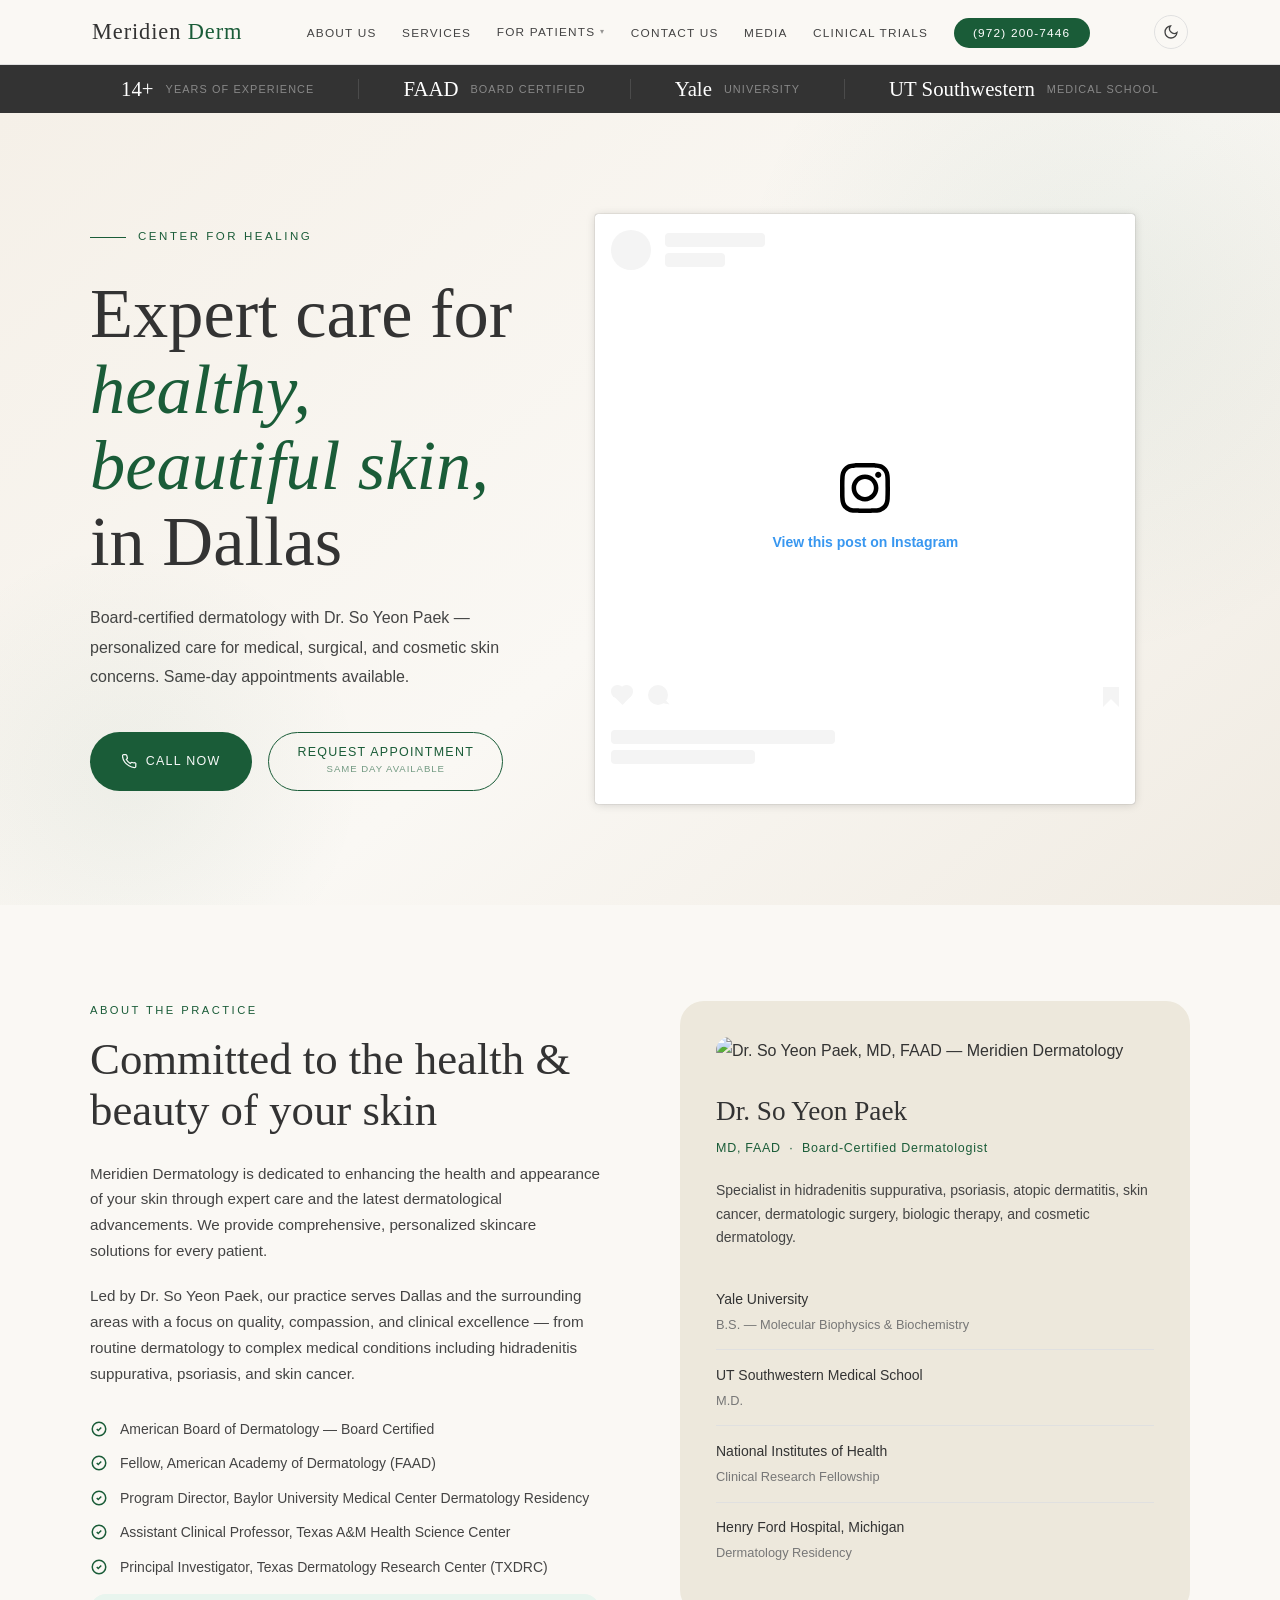
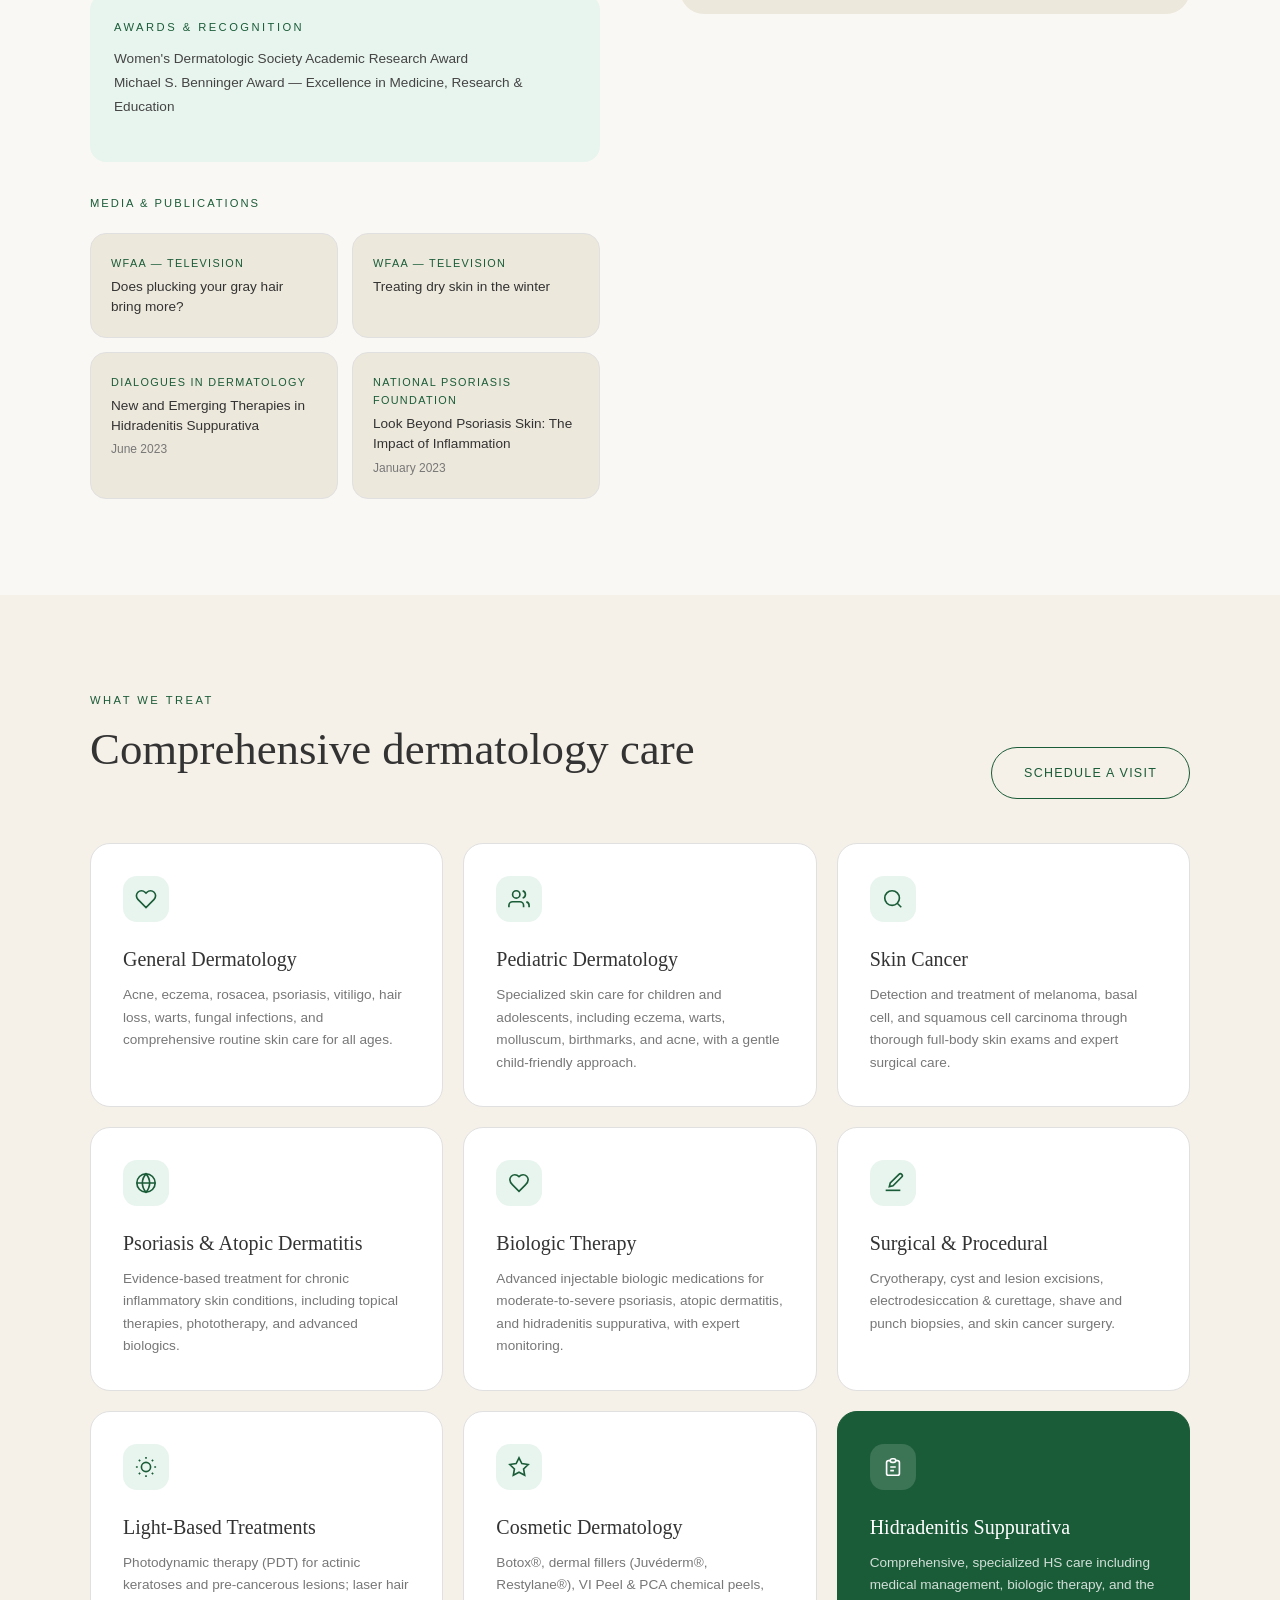
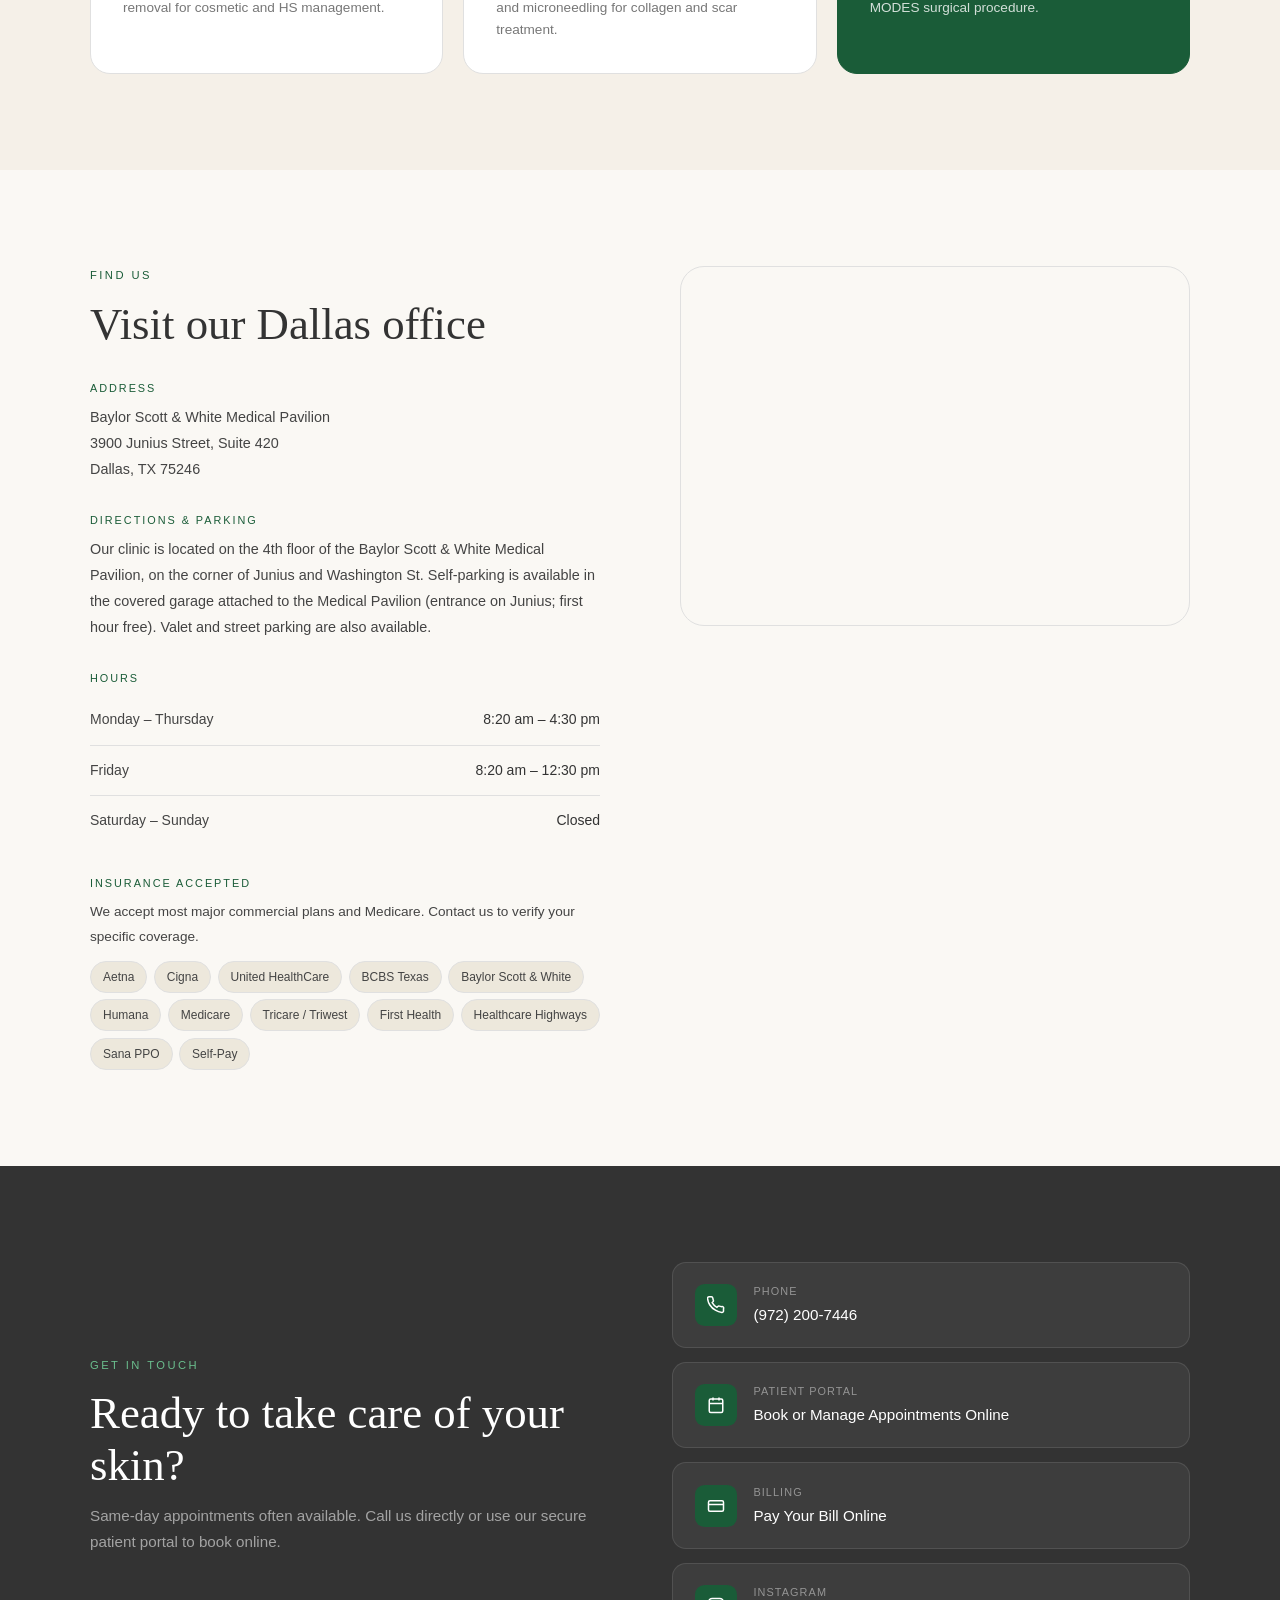
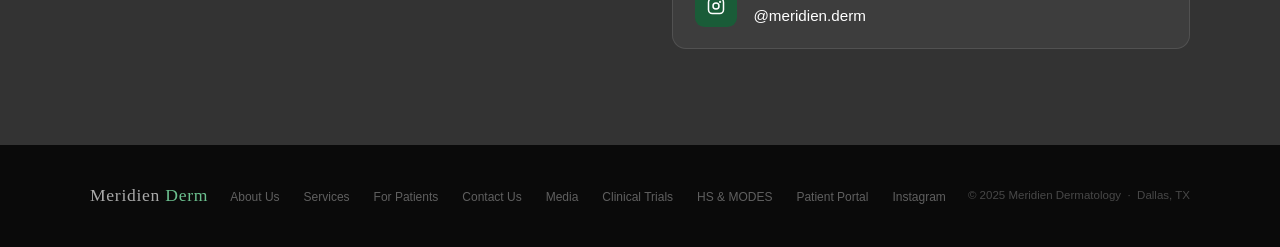
==== commit a9014f9d: "modified:   index.html" ====
--- a/index.html
+++ b/index.html
@@ -22,7 +22,7 @@
       --sage-dark:  #1A5C38;
       --cream:      #FAF8F4;
       --warm-white: #F5F0E8;
-      --dark:       #111111;
+      --dark:       #333333;
       --mid:        #444444;
       --muted:      #777777;
       --border:     #E0E0E0;
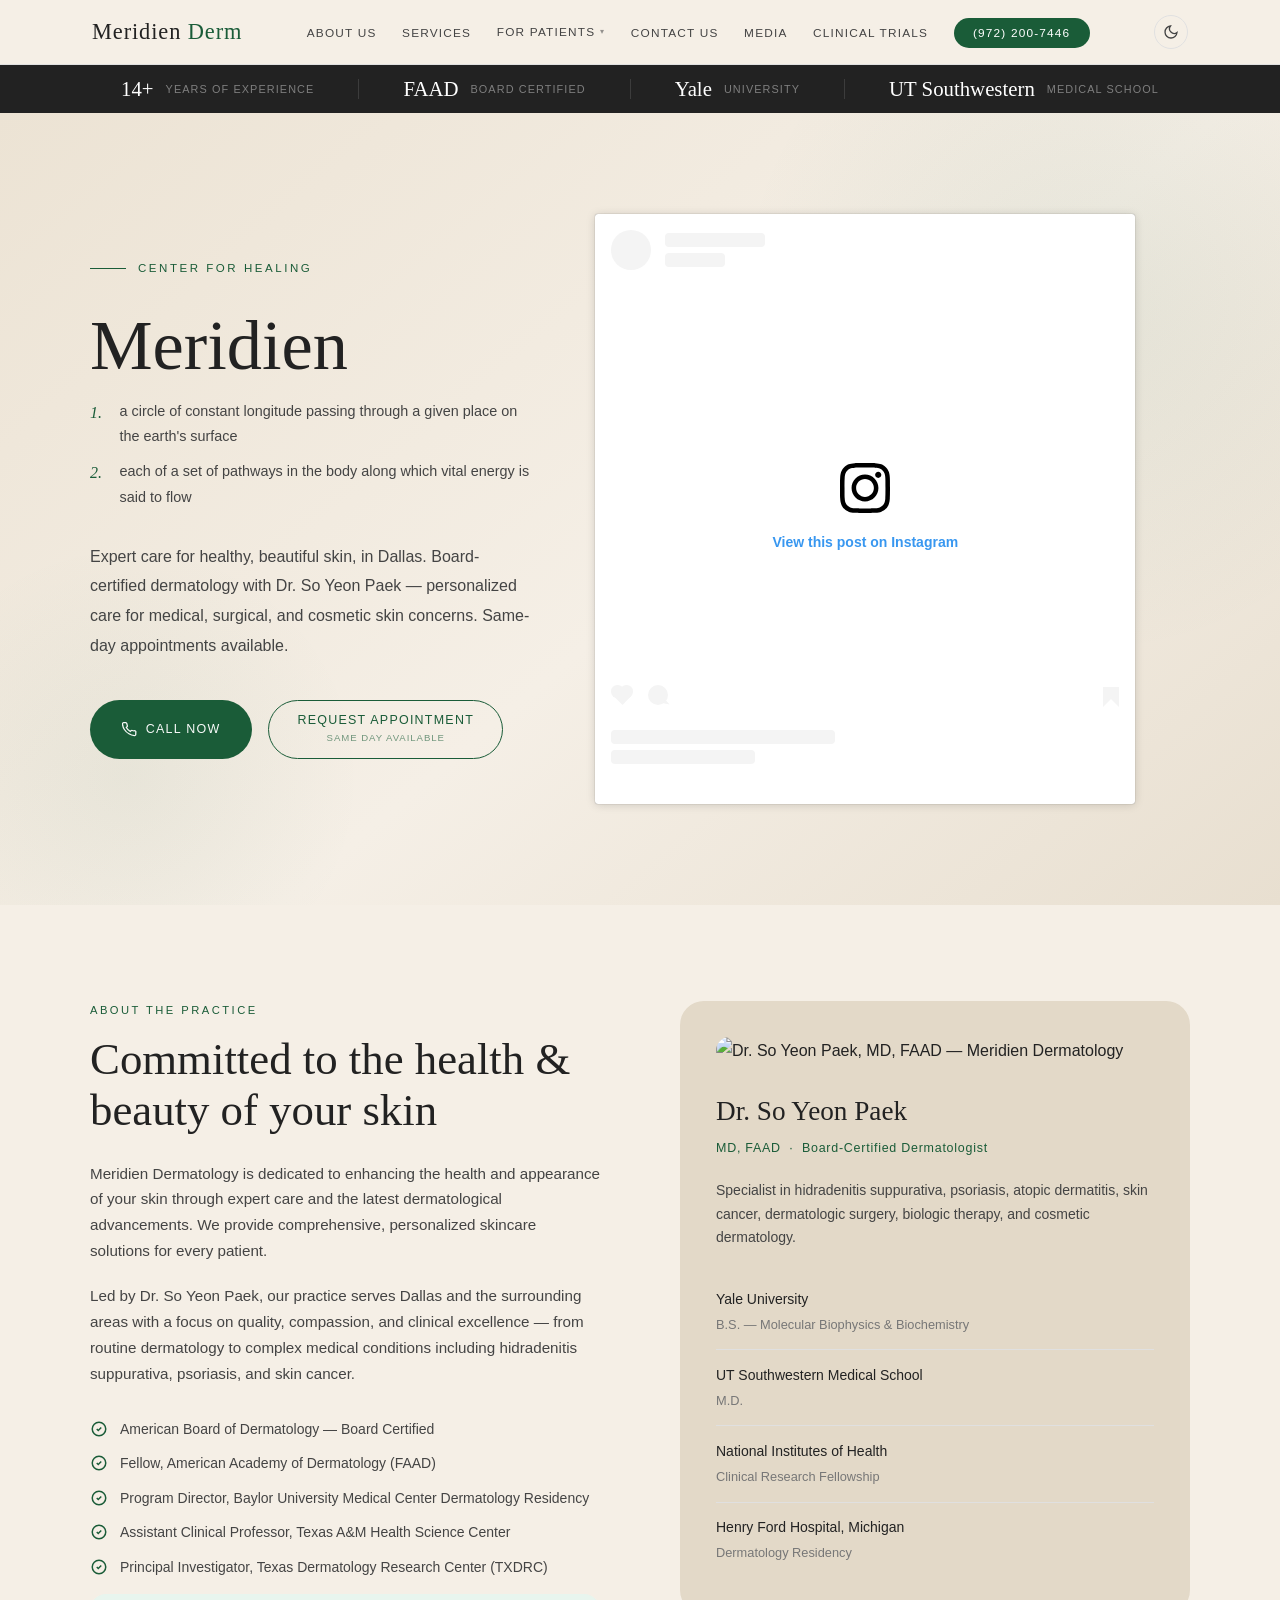
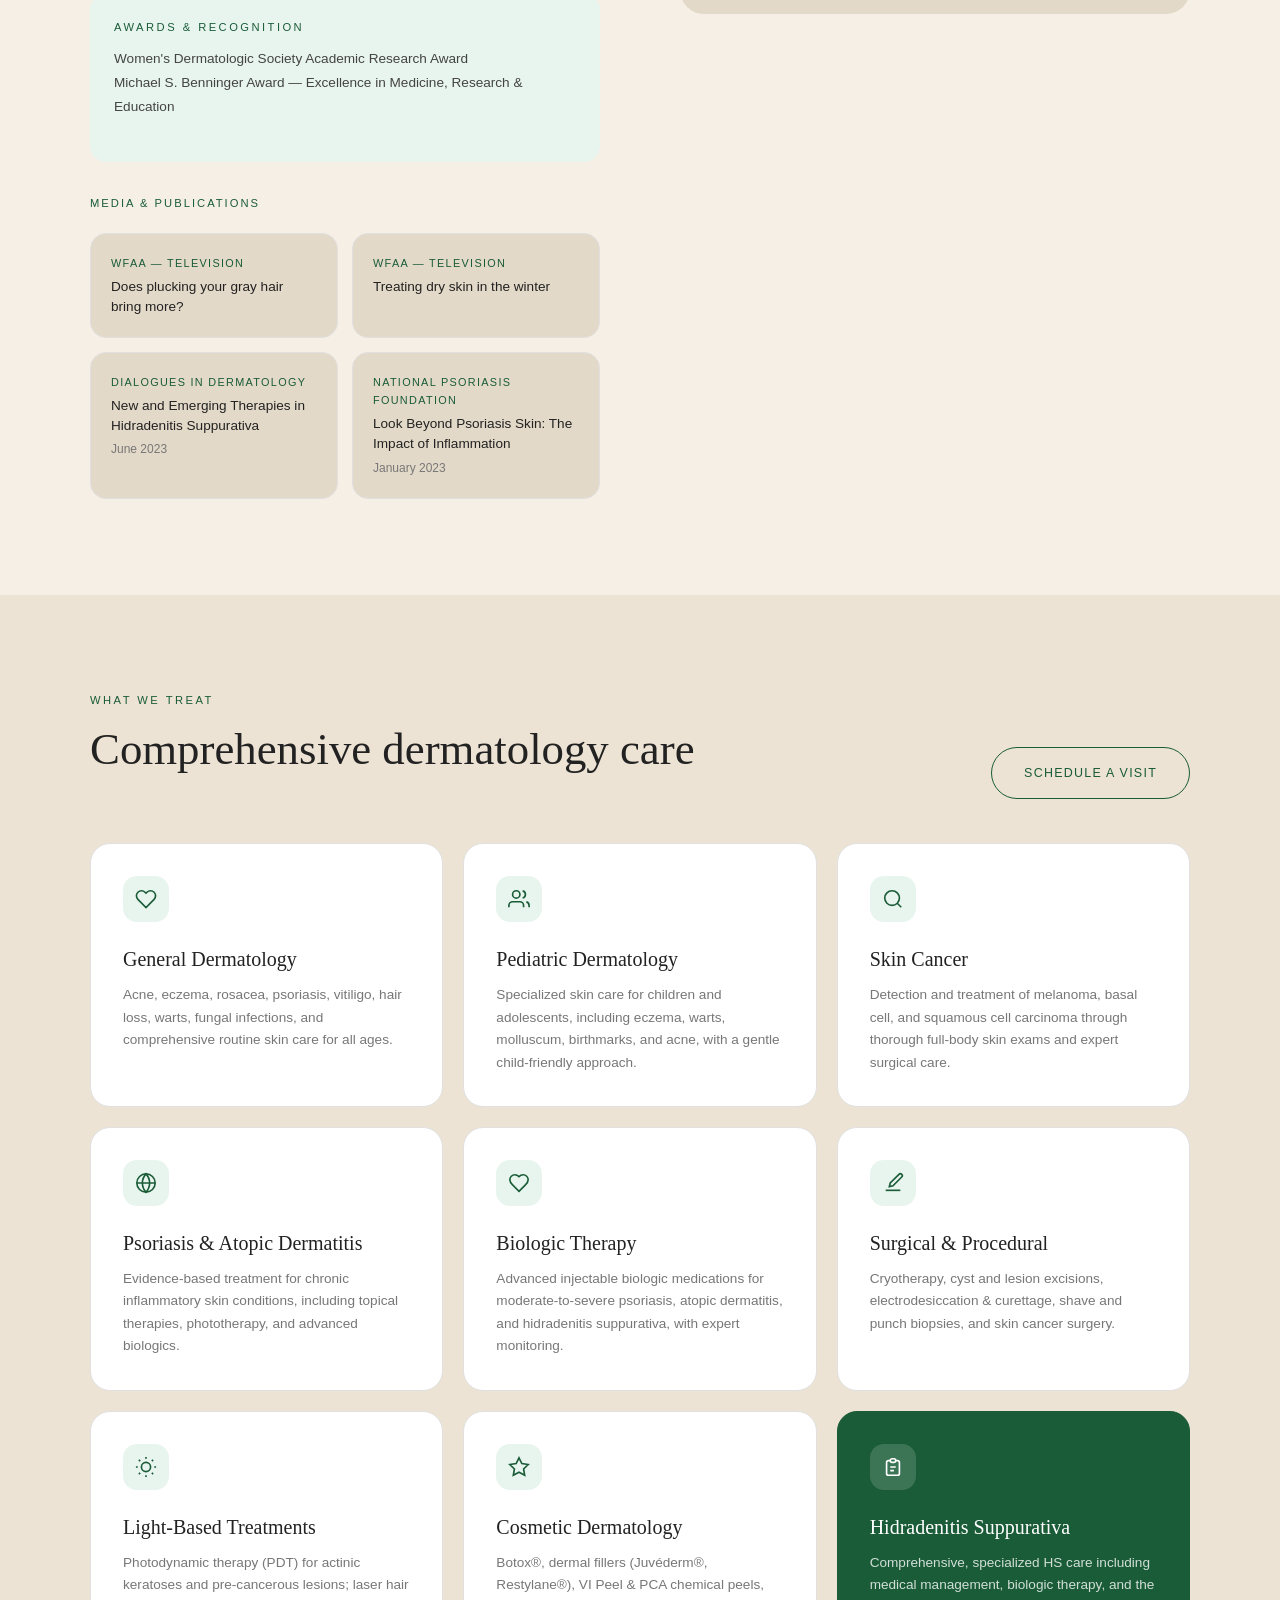
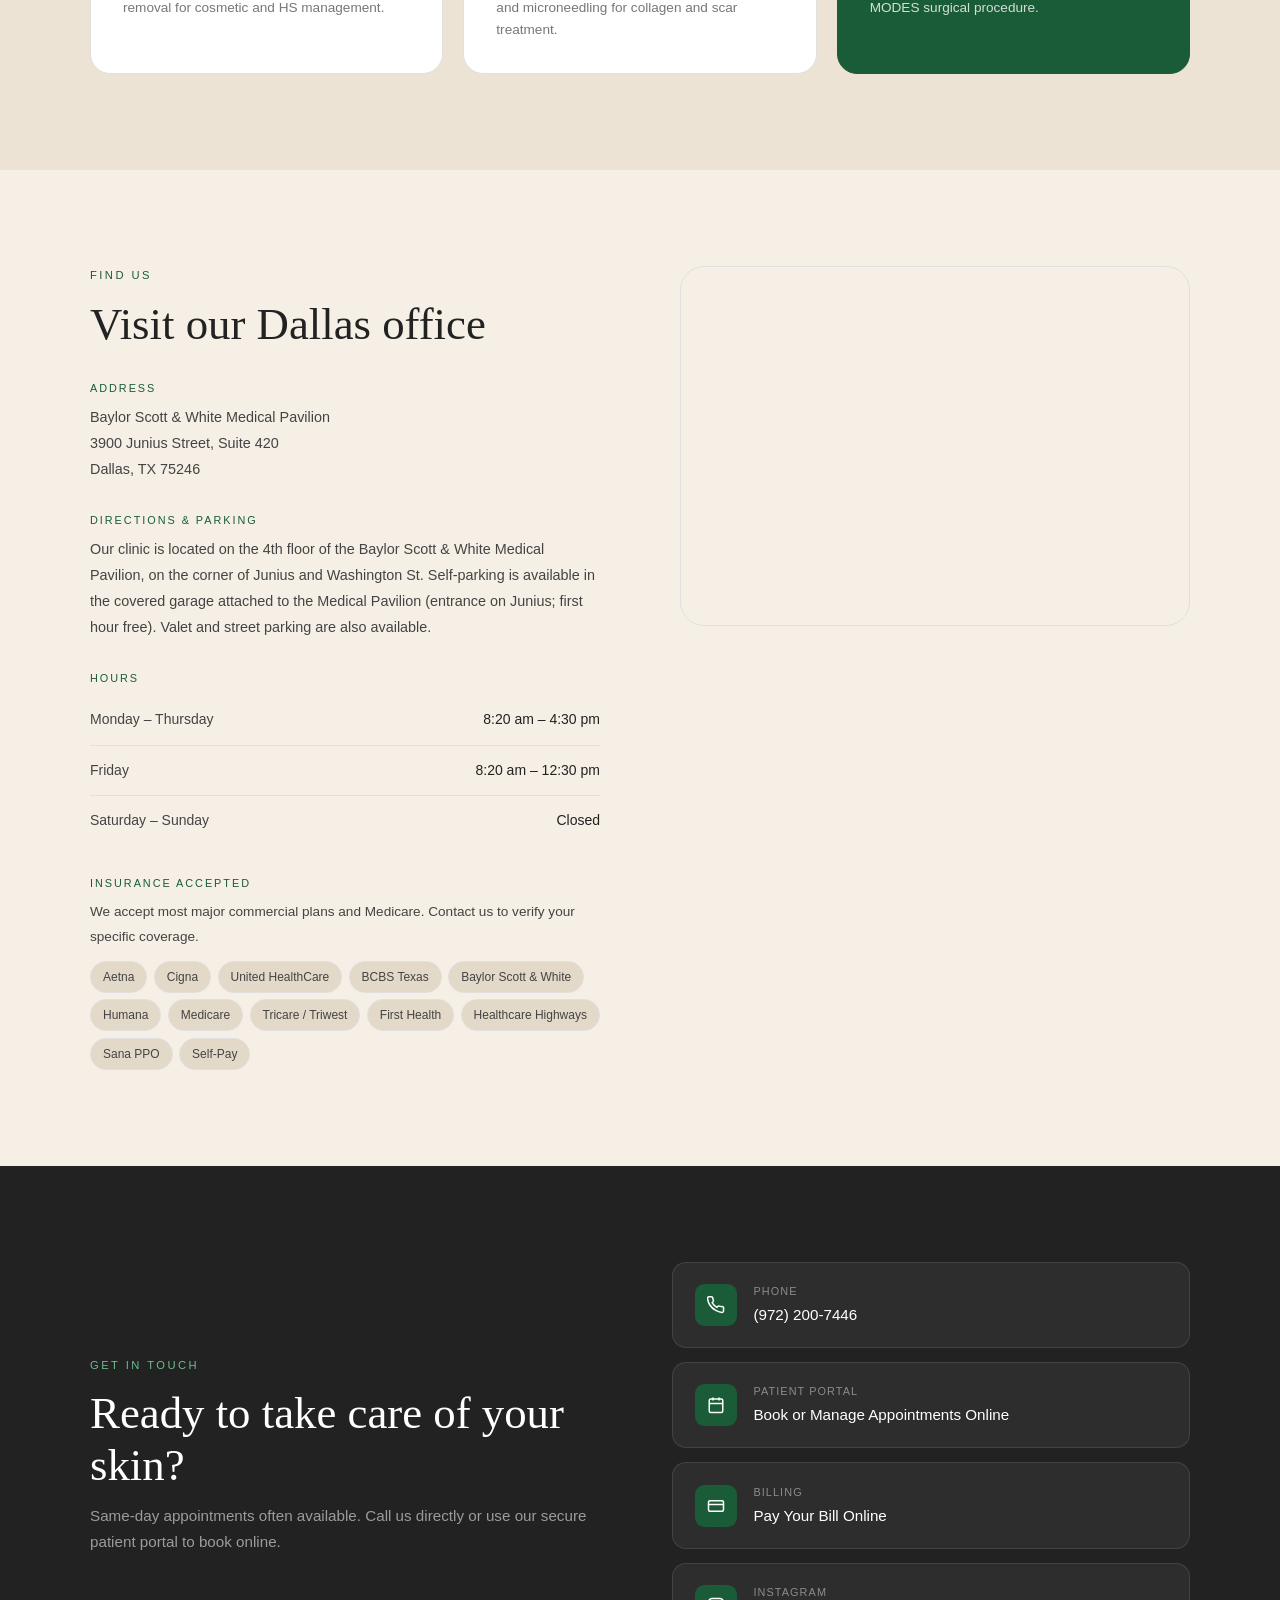
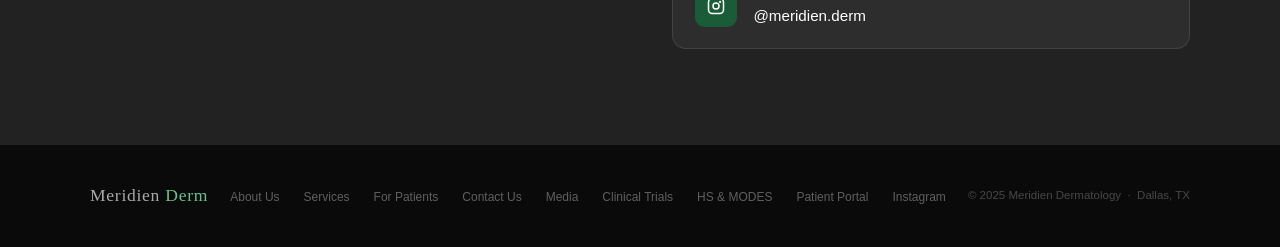
==== commit 94d72da6: "modified:   index.html" ====
--- a/index.html
+++ b/index.html
@@ -20,13 +20,13 @@
       --sage:       #2D8655;
       --sage-light: #6BBF8E;
       --sage-dark:  #1A5C38;
-      --cream:      #FAF8F4;
-      --warm-white: #F5F0E8;
-      --dark:       #333333;
+      --cream:      #F5EFE6;
+      --warm-white: #ECE3D4;
+      --dark:       #222222;
       --mid:        #444444;
       --muted:      #777777;
       --border:     #E0E0E0;
-      --card-bg:    #EDE8DC;
+      --card-bg:    #E3D9C8;
       --hs-bg:      #0D2318;
     }
 
@@ -47,7 +47,7 @@
       position: sticky;
       top: 0;
       z-index: 100;
-      background: rgba(250, 248, 244, 0.96);
+      background: rgba(245, 239, 230, 0.96);
       backdrop-filter: blur(10px);
       border-bottom: 1px solid var(--border);
     }
@@ -196,7 +196,7 @@
       min-height: 88vh;
       display: flex;
       align-items: center;
-      background: linear-gradient(140deg, #F5F0E8 0%, #FAF8F4 55%, #F0EBE2 100%);
+      background: linear-gradient(140deg, #ECE3D4 0%, #F5EFE6 55%, #E8DFD0 100%);
       padding: 5rem 2rem;
       position: relative;
       overflow: hidden;
@@ -270,6 +270,33 @@
       max-width: 680px;
     }
     h1 em { font-style: italic; color: var(--sage-dark); }
+
+    .hero-definition { margin-bottom: 2rem; max-width: 600px; }
+    .def-word {
+      font-family: 'Cormorant Garamond', serif;
+      font-size: clamp(2.8rem, 5.5vw, 5rem);
+      font-weight: 300;
+      color: var(--dark);
+      line-height: 1.08;
+      margin-bottom: 1rem;
+    }
+    .def-entries { display: flex; flex-direction: column; gap: 0.65rem; }
+    .def-entry {
+      font-size: 0.9rem;
+      color: var(--mid);
+      line-height: 1.75;
+      display: flex;
+      gap: 0.65rem;
+    }
+    .def-n {
+      color: var(--sage-dark);
+      font-family: 'Cormorant Garamond', serif;
+      font-style: italic;
+      flex-shrink: 0;
+      font-size: 1rem;
+      line-height: 1.75;
+      min-width: 1.2rem;
+    }
 
     .hero-sub {
       font-size: 1rem;
@@ -904,10 +931,21 @@
   <div class="hero-inner">
     <div class="hero-text">
       <div class="hero-eyebrow">Center for Healing</div>
-      <h1>Expert care for <em>healthy, beautiful skin,</em><br>in Dallas</h1>
+      <div class="hero-definition">
+        <div class="def-word">Meridien</div>
+        <div class="def-entries">
+          <div class="def-entry">
+            <span class="def-n">1.</span>
+            <span>a circle of constant longitude passing through a given place on the earth's surface</span>
+          </div>
+          <div class="def-entry">
+            <span class="def-n">2.</span>
+            <span>each of a set of pathways in the body along which vital energy is said to flow</span>
+          </div>
+        </div>
+      </div>
       <p class="hero-sub">
-        Board-certified dermatology with Dr. So Yeon Paek — personalized care for
-        medical, surgical, and cosmetic skin concerns. Same-day appointments available.
+        Expert care for healthy, beautiful skin, in Dallas. Board-certified dermatology with Dr. So Yeon Paek — personalized care for medical, surgical, and cosmetic skin concerns. Same-day appointments available.
       </p>
       <div class="btn-row">
         <a href="tel:9722007446" class="btn btn-primary">
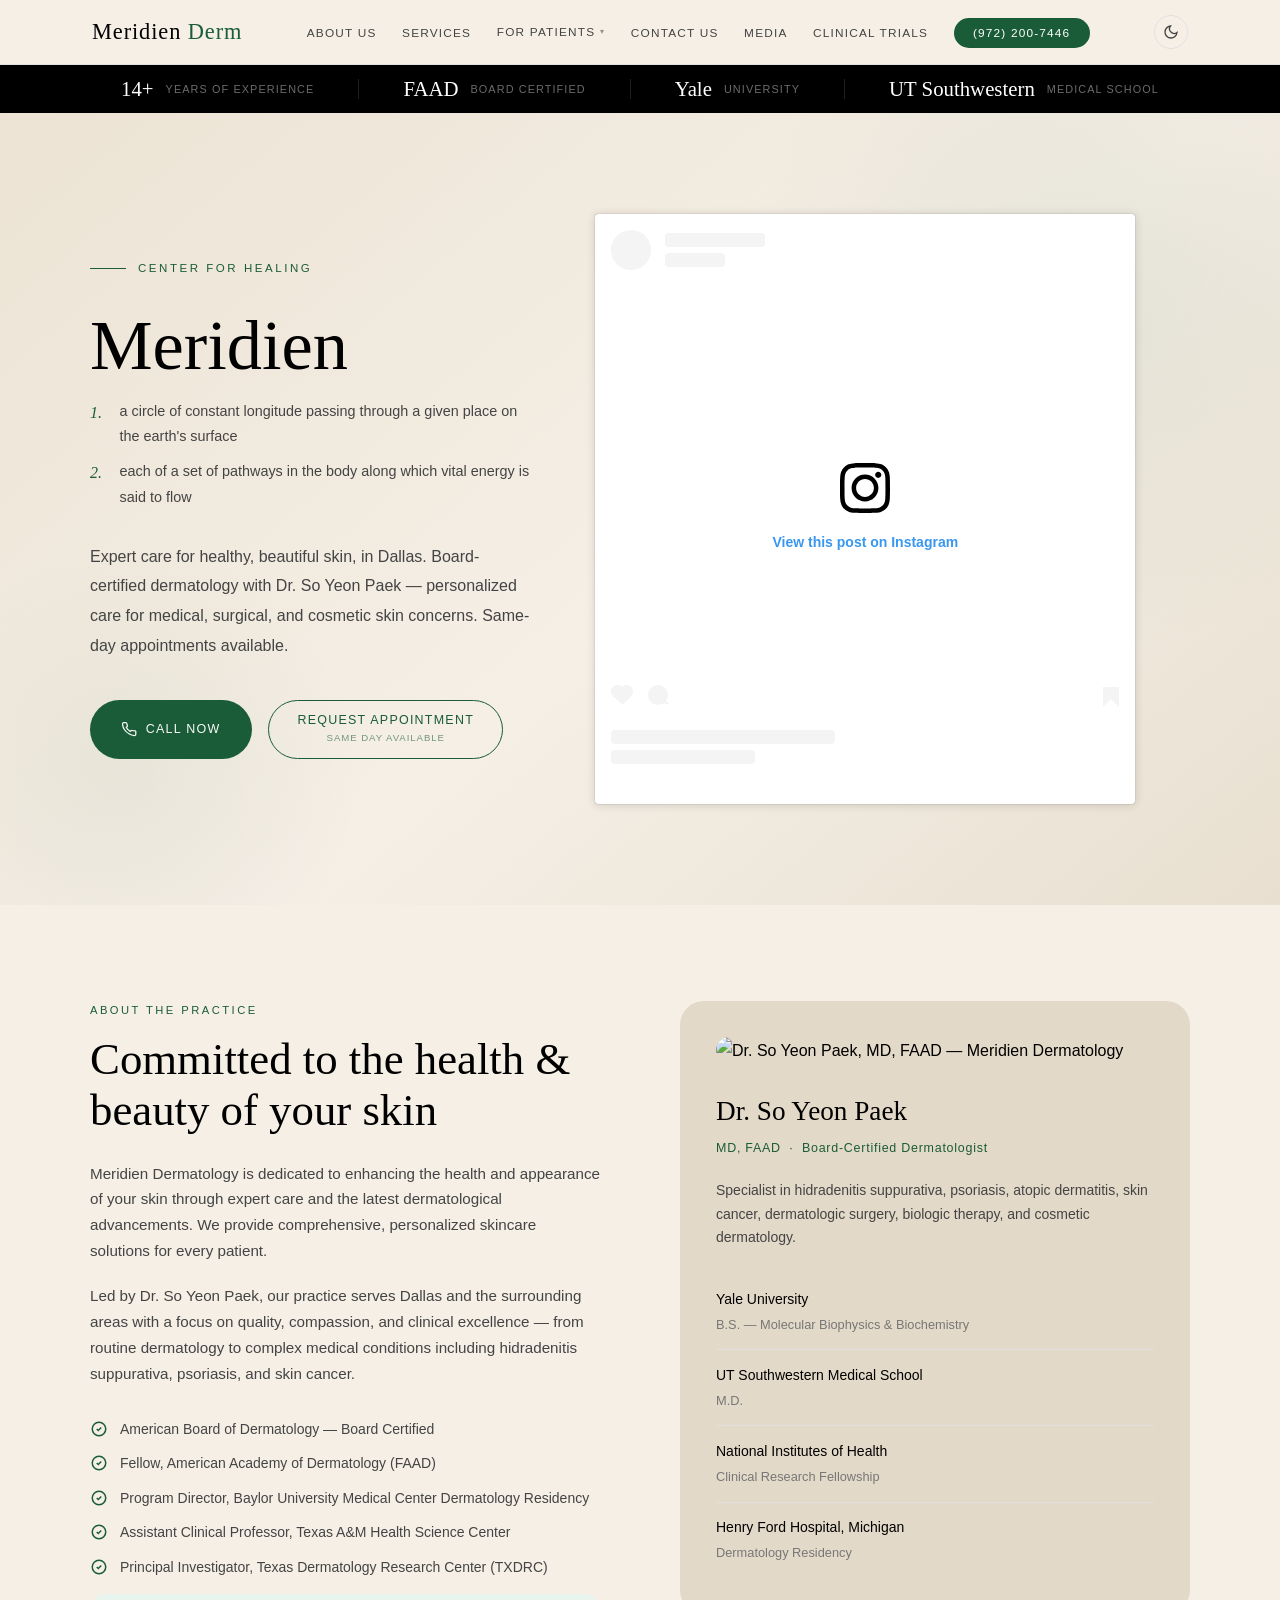
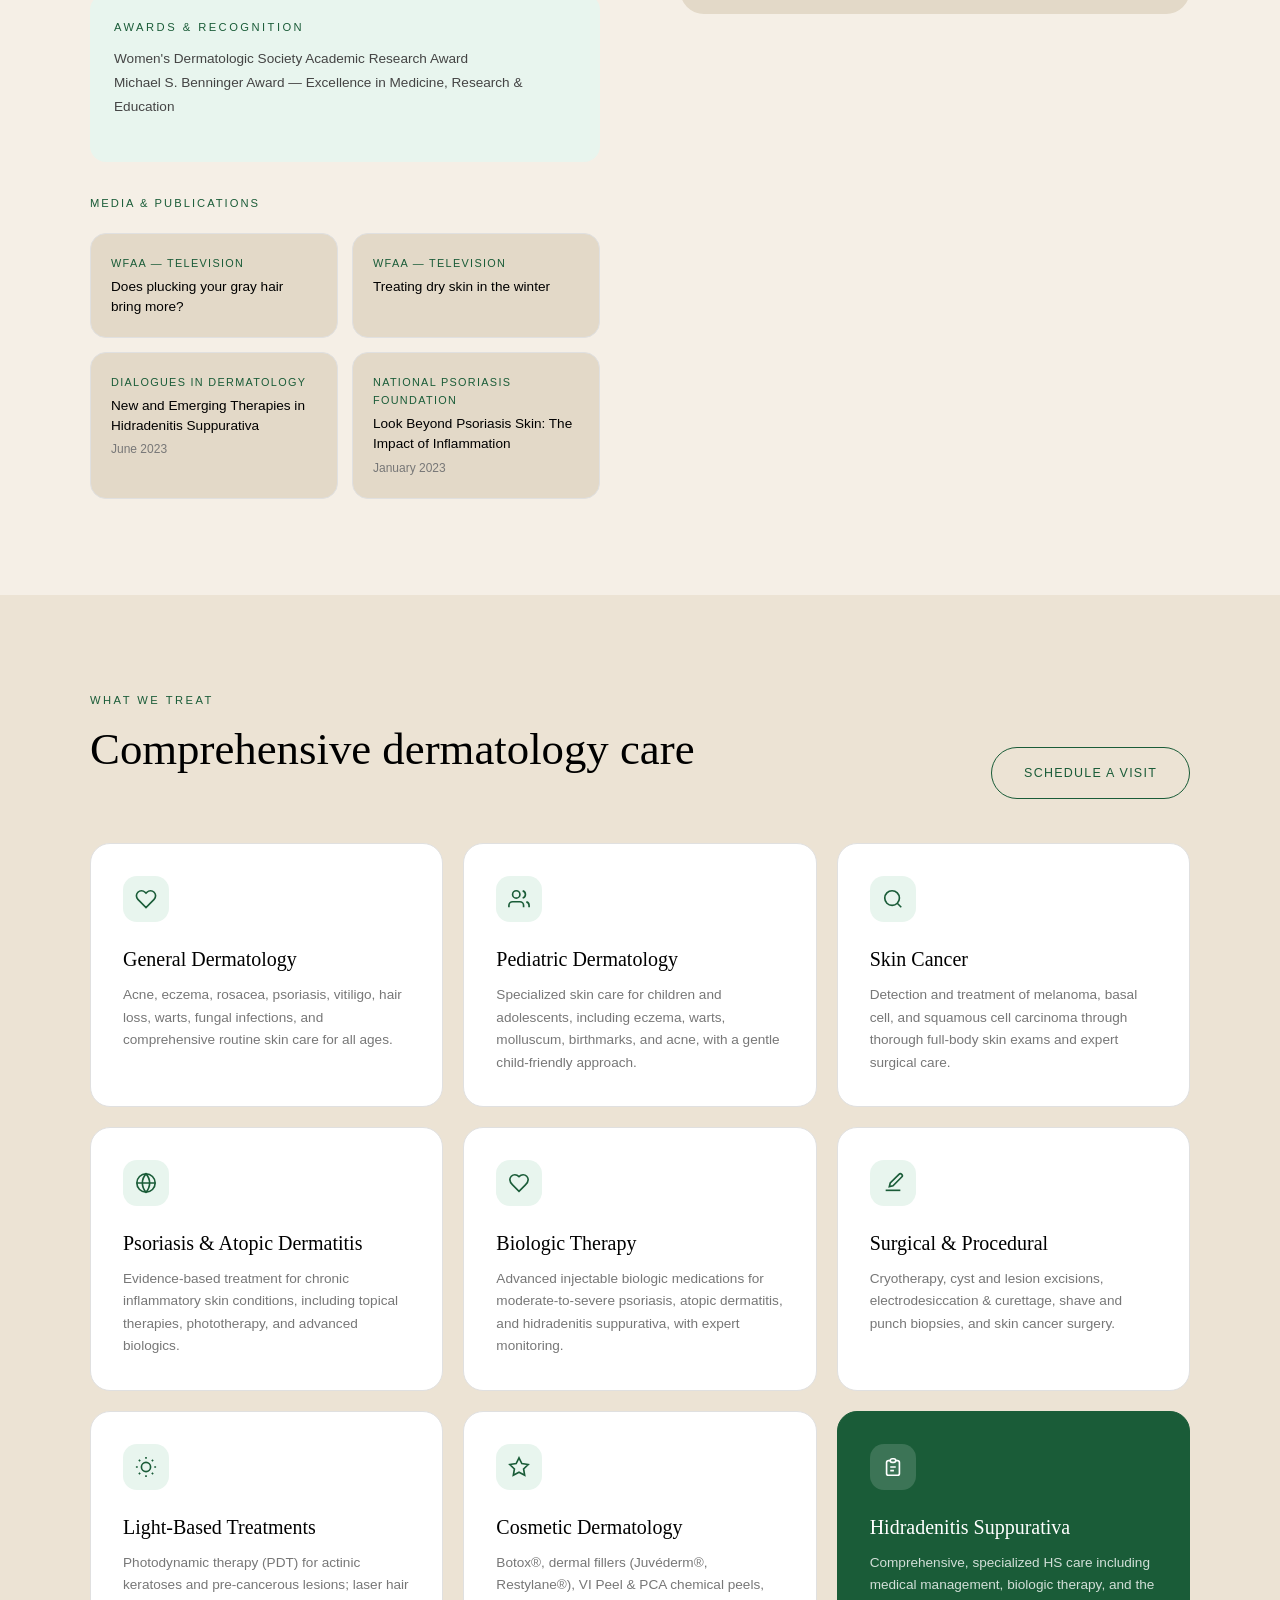
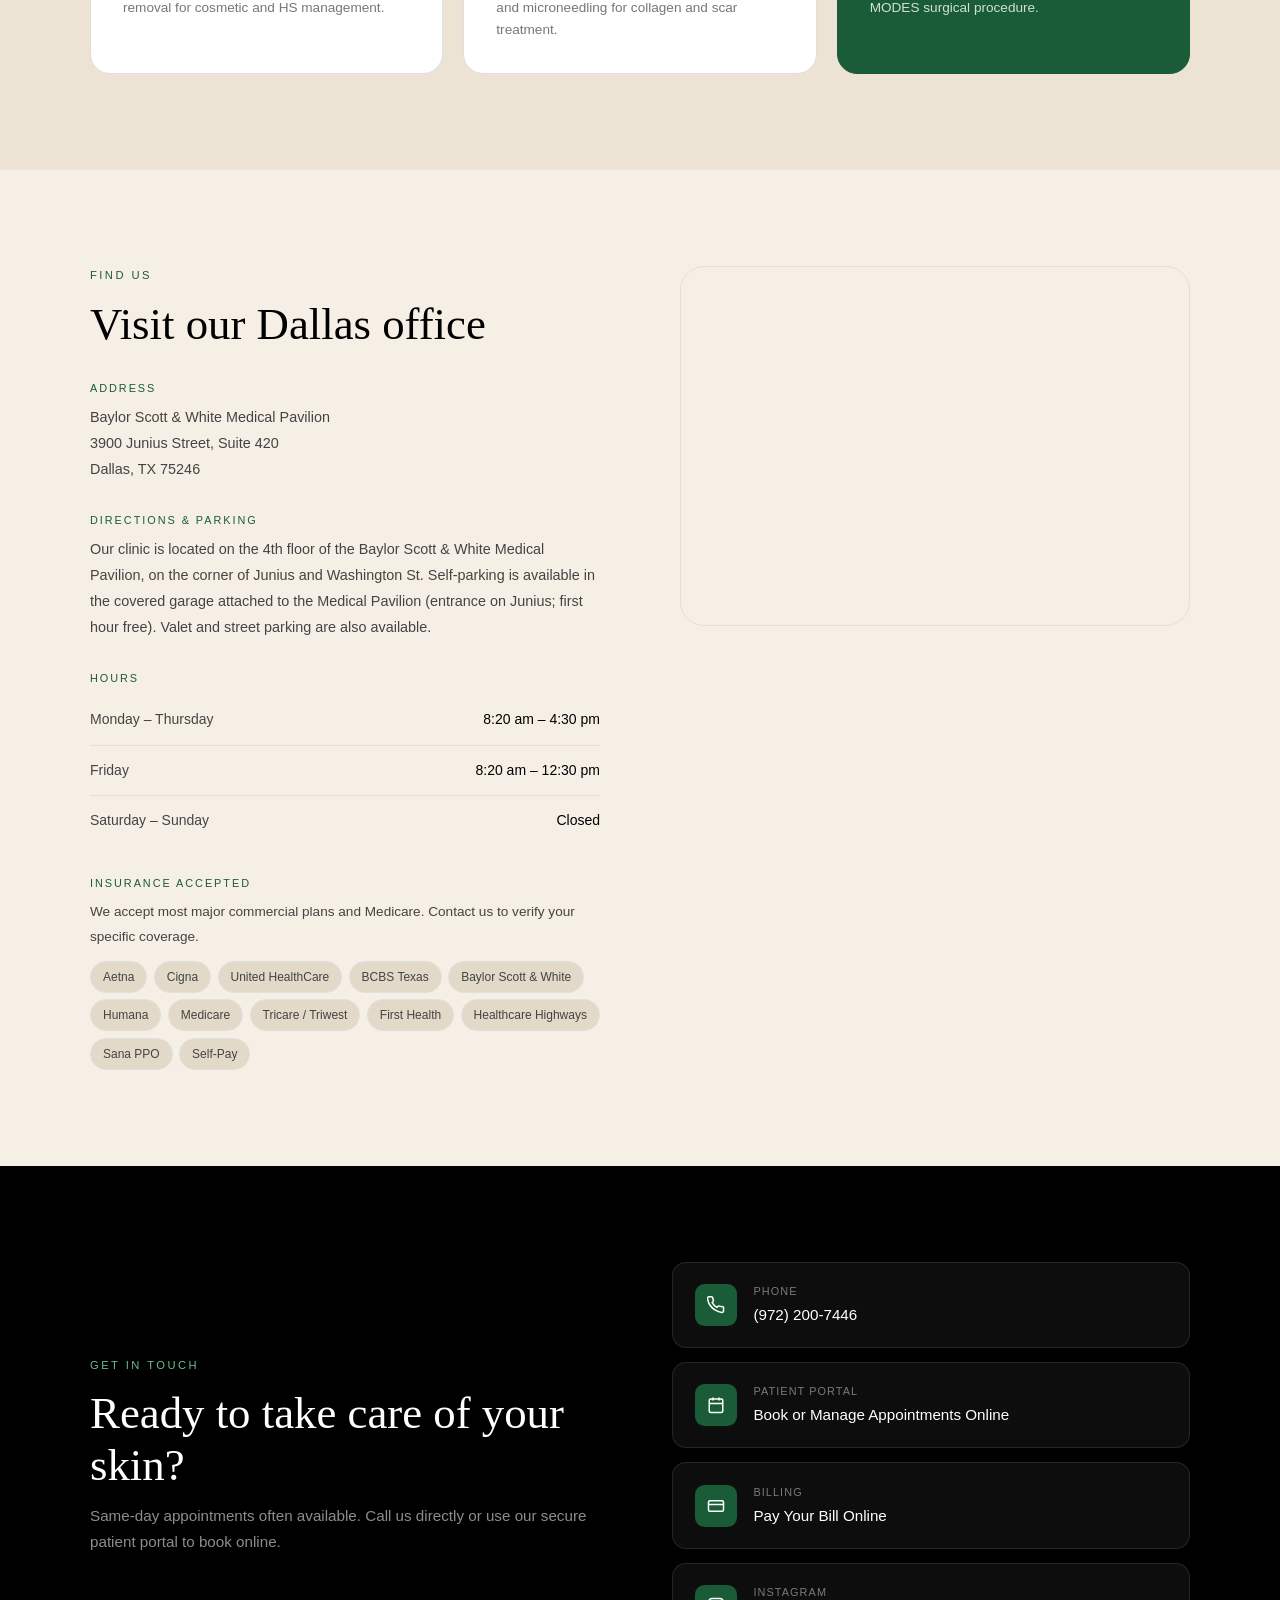
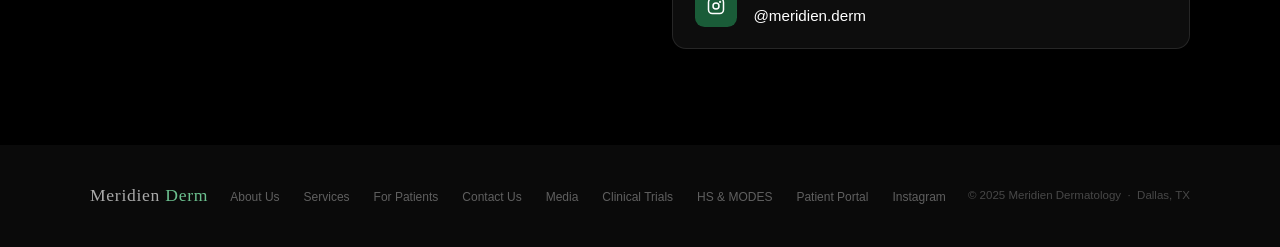
==== commit e5821a5a: "mod" ====
--- a/index.html
+++ b/index.html
@@ -22,7 +22,7 @@
       --sage-dark:  #1A5C38;
       --cream:      #F5EFE6;
       --warm-white: #ECE3D4;
-      --dark:       #222222;
+      --dark:       #000000;
       --mid:        #444444;
       --muted:      #777777;
       --border:     #E0E0E0;
--- a/theme.css
+++ b/theme.css
@@ -42,7 +42,7 @@
   --sage-dark:  #2D8655;   /* forest primary on dark */
   --cream:      #0A0A0A;
   --warm-white: #141414;
-  --dark:       #F0F0F0;   /* flipped light — used for text */
+  --dark:       #F5EFE6;   /* flipped beige — used for text */
   --mid:        #AAAAAA;
   --muted:      #777777;
   --border:     #2A2A2A;
@@ -53,7 +53,7 @@
 /* ── DARK MODE BODY SAFETY NET ── */
 /* Explicit values ensure readability even if variable resolution fails */
 [data-theme="dark"] body {
-  color: #F0F0F0;
+  color: #F5EFE6;
   background: #0A0A0A;
 }
 
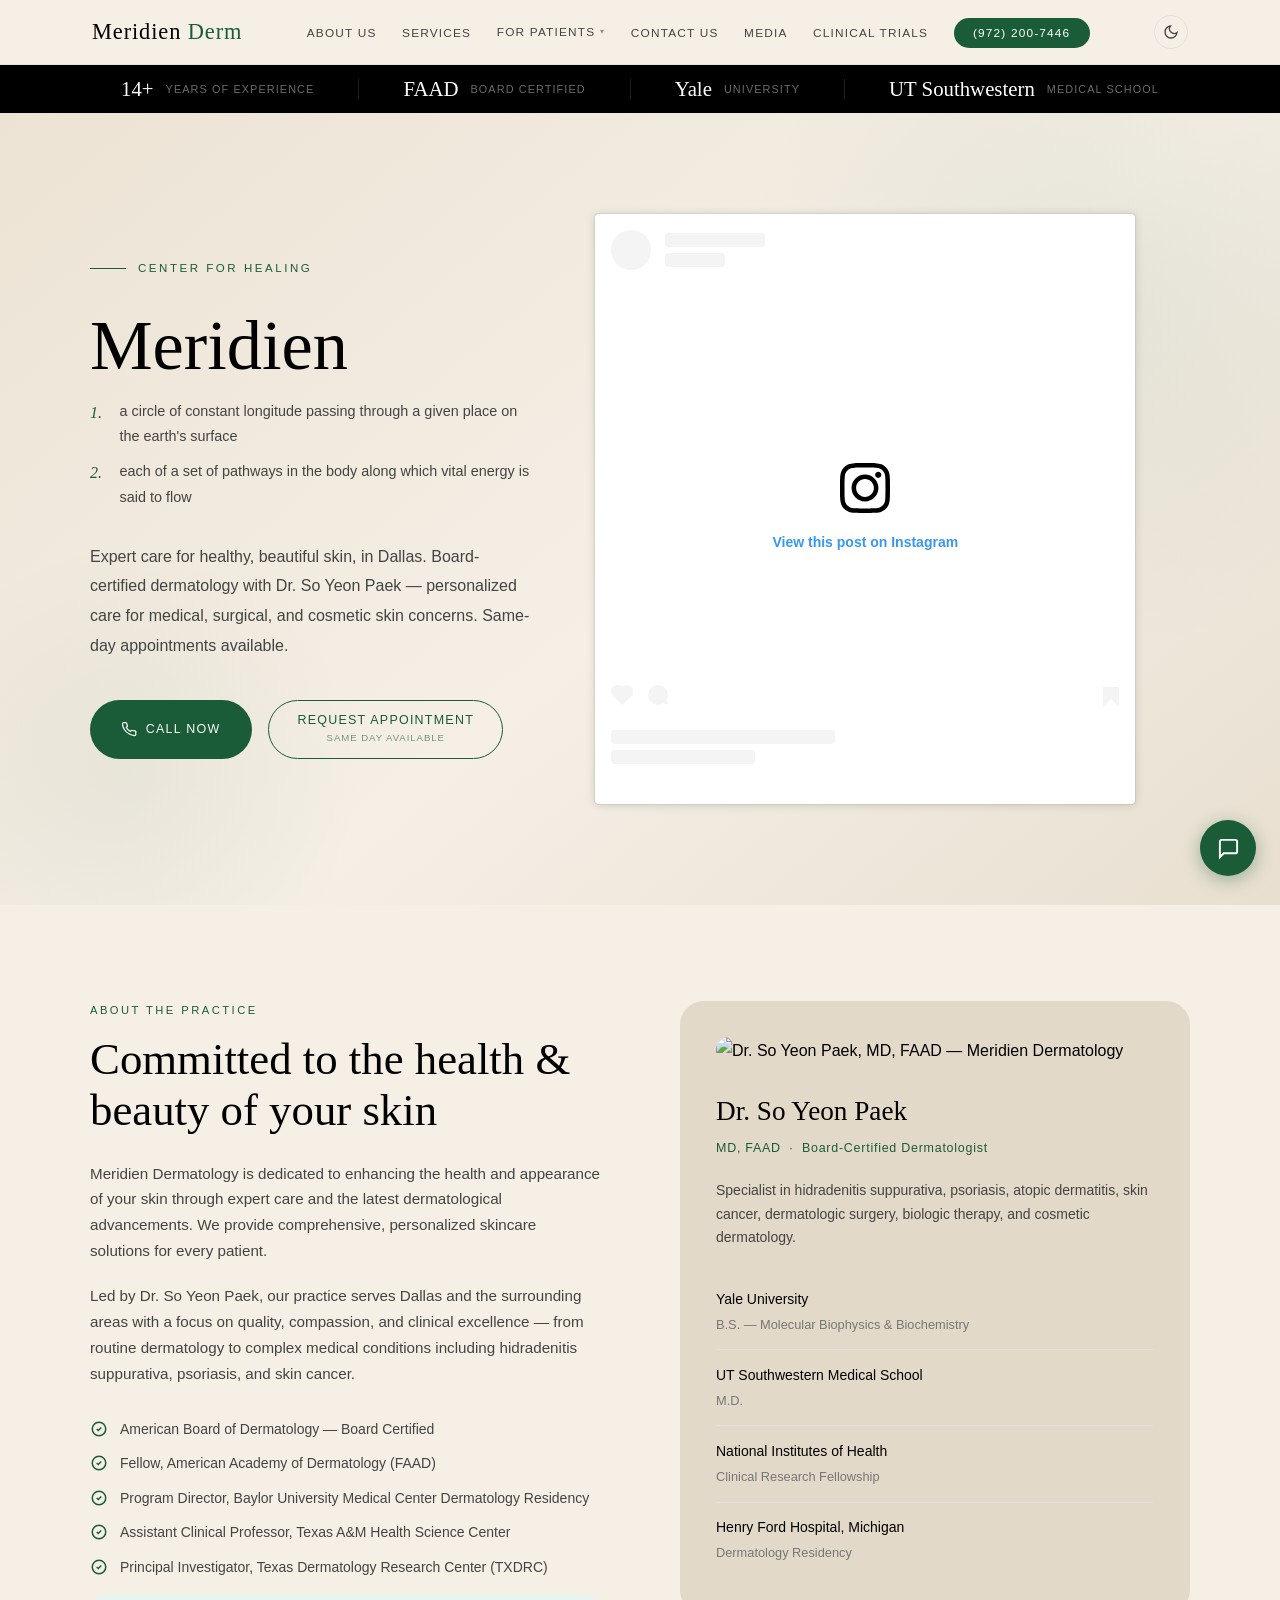
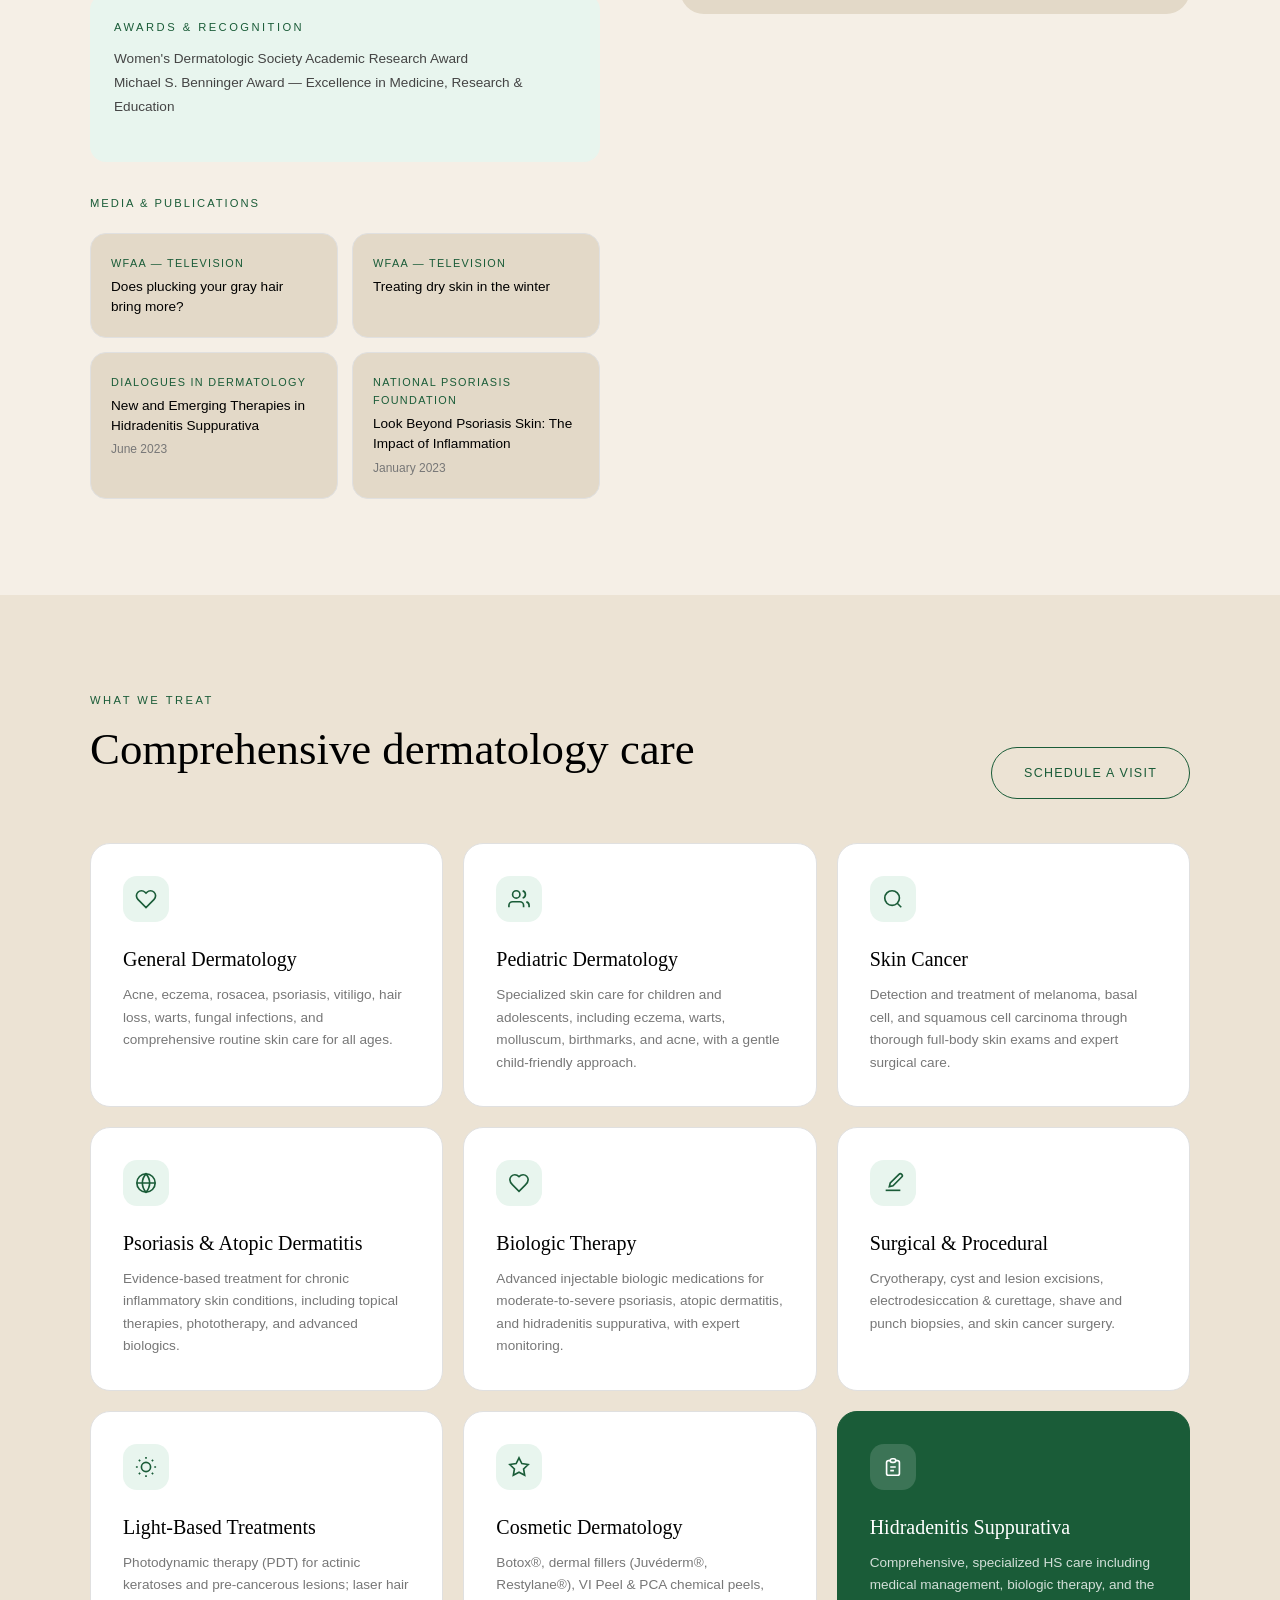
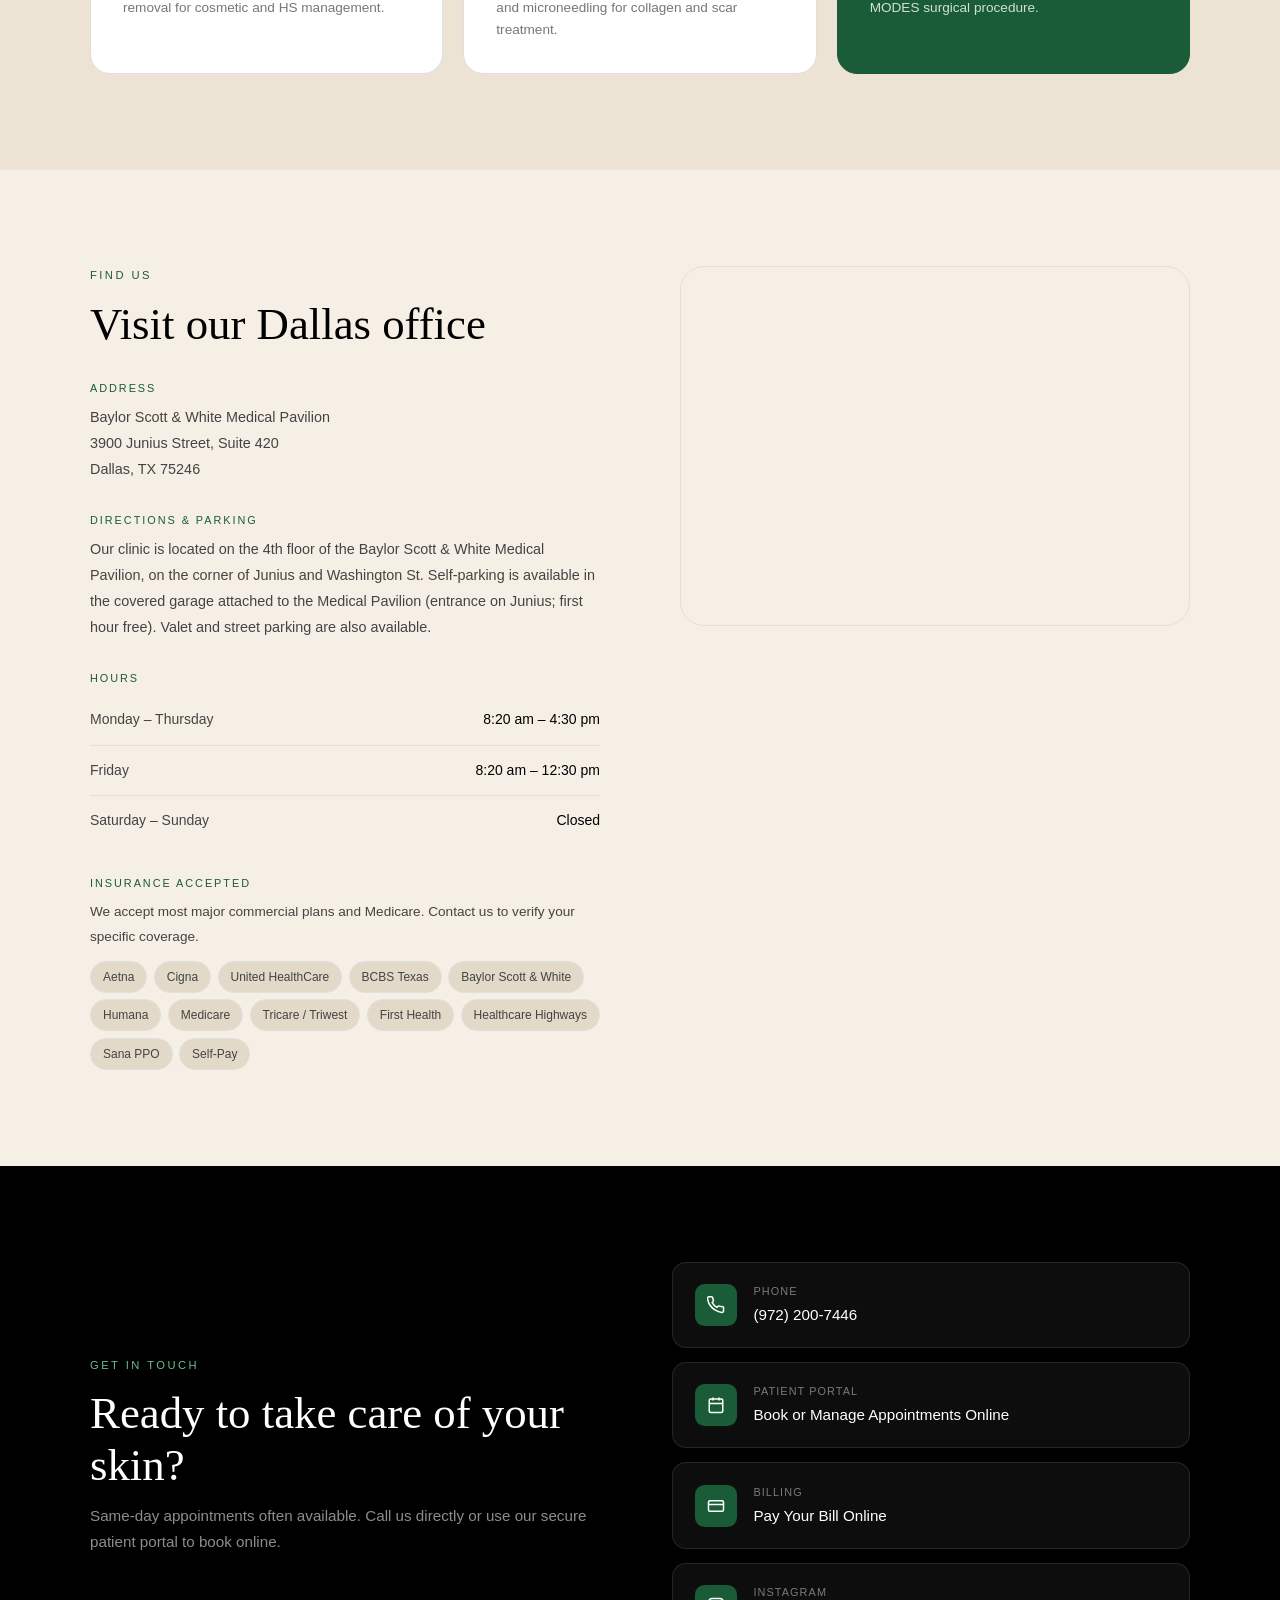
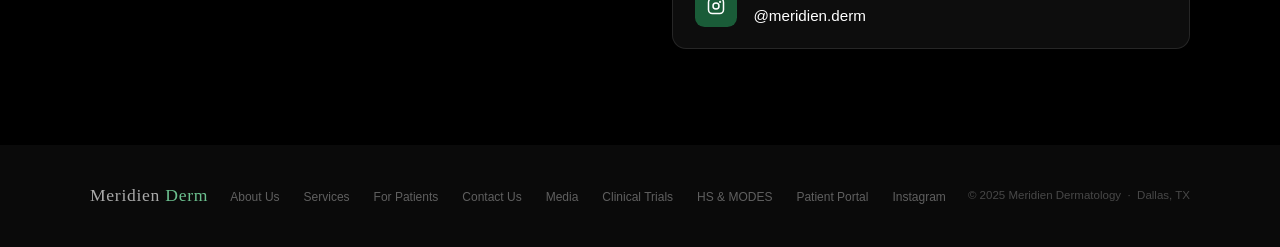
==== commit d390c83e: "modified:   medical-conditions.html" ====
--- a/index.html
+++ b/index.html
@@ -5,7 +5,7 @@
   <meta name="viewport" content="width=device-width, initial-scale=1.0" />
   <title>Meridien Dermatology | Dallas, TX</title>
   <meta name="description" content="Board-certified dermatology in Dallas, TX. Dr. So Yeon Paek — expert care for skin health, skin cancer, hidradenitis suppurativa, and cosmetic dermatology. Same-day appointments." />
-  <meta http-equiv="Content-Security-Policy" content="default-src 'none'; style-src 'unsafe-inline' 'self' https://fonts.googleapis.com https://www.instagram.com; font-src https://fonts.gstatic.com; img-src https://images.squarespace-cdn.com https://maps.google.com https://www.instagram.com https://*.cdninstagram.com https://*.fbcdn.net; frame-src https://maps.google.com https://www.google.com https://www.instagram.com; script-src 'unsafe-inline' https://www.instagram.com; connect-src https://www.instagram.com; base-uri 'self'; form-action 'none'; object-src 'none';" />
+  <meta http-equiv="Content-Security-Policy" content="default-src 'none'; style-src 'unsafe-inline' 'self' https://fonts.googleapis.com https://www.instagram.com; font-src https://fonts.gstatic.com; img-src https://images.squarespace-cdn.com https://maps.google.com https://www.instagram.com https://*.cdninstagram.com https://*.fbcdn.net; frame-src https://maps.google.com https://www.google.com https://www.instagram.com; script-src 'unsafe-inline' 'self' https://www.instagram.com; connect-src https://www.instagram.com; base-uri 'self'; form-action 'none'; object-src 'none';" />
   <meta http-equiv="X-Content-Type-Options" content="nosniff" />
   <meta name="referrer" content="strict-origin-when-cross-origin" />
   <link rel="preconnect" href="https://fonts.googleapis.com" />
@@ -1376,5 +1376,6 @@
     localStorage.setItem('meridien-theme', next);
   });
 </script>
+<script src="chatbot.js" defer></script>
 </body>
 </html>
--- a/theme.css
+++ b/theme.css
@@ -55,6 +55,29 @@
 [data-theme="dark"] body {
   color: #F5EFE6;
   background: #0A0A0A;
+}
+
+/* ── EXPLICIT TEXT COLOR OVERRIDES ── */
+/* Belt-and-suspenders: any element with its own color: var(--dark) or
+   var(--mid) rule must be explicitly forced here so dark mode text is
+   always readable. Dark-panel overrides (white text) live in inline
+   styles with equal specificity but later source order, so they still win. */
+[data-theme="dark"] .logo,
+[data-theme="dark"] h1,
+[data-theme="dark"] h2,
+[data-theme="dark"] h3,
+[data-theme="dark"] h4,
+[data-theme="dark"] .def-word,
+[data-theme="dark"] .mobile-menu a,
+[data-theme="dark"] .mobile-close {
+  color: #F5EFE6;
+}
+[data-theme="dark"] .hamburger span {
+  background: #F5EFE6;
+}
+[data-theme="dark"] .nav-links a:not(.nav-cta),
+[data-theme="dark"] .theme-toggle {
+  color: #AAAAAA;
 }
 
 /* ── RE-DARKEN PANELS THAT USE var(--dark) AS A BACKGROUND ── */
